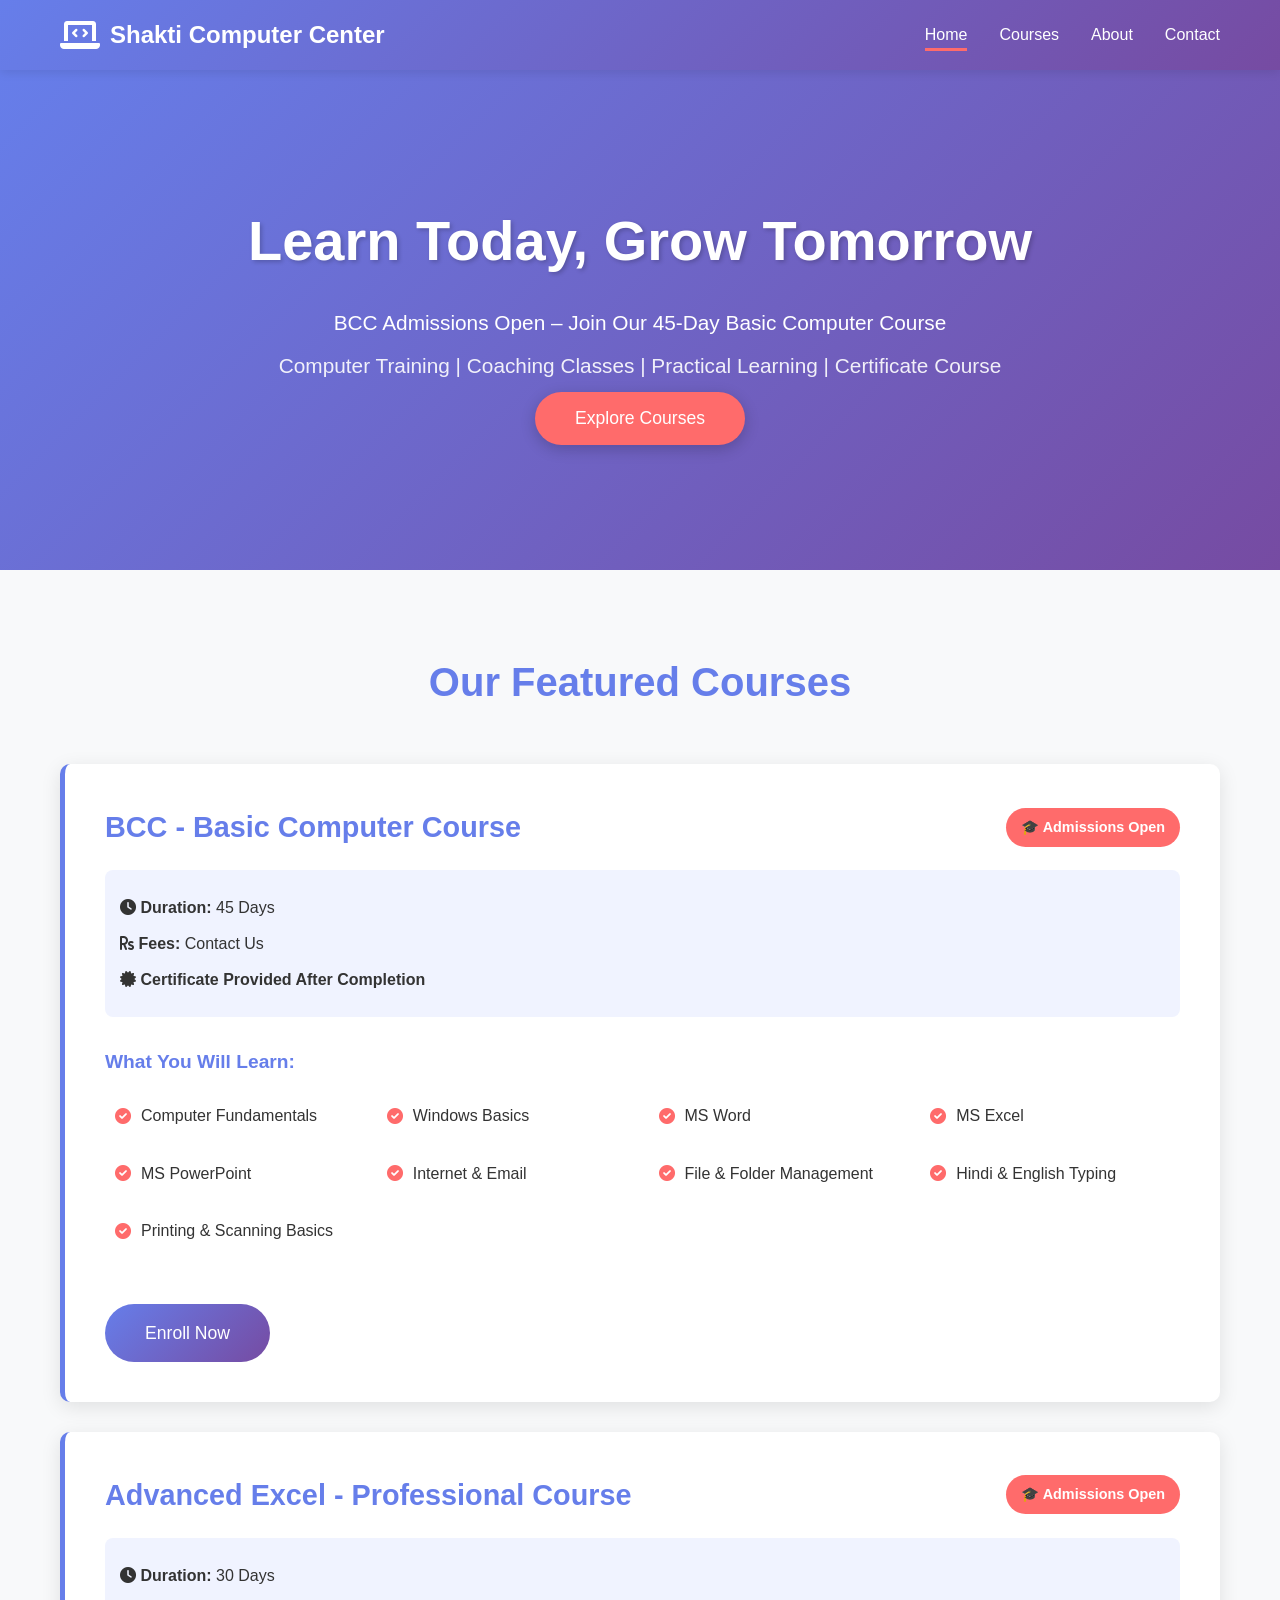
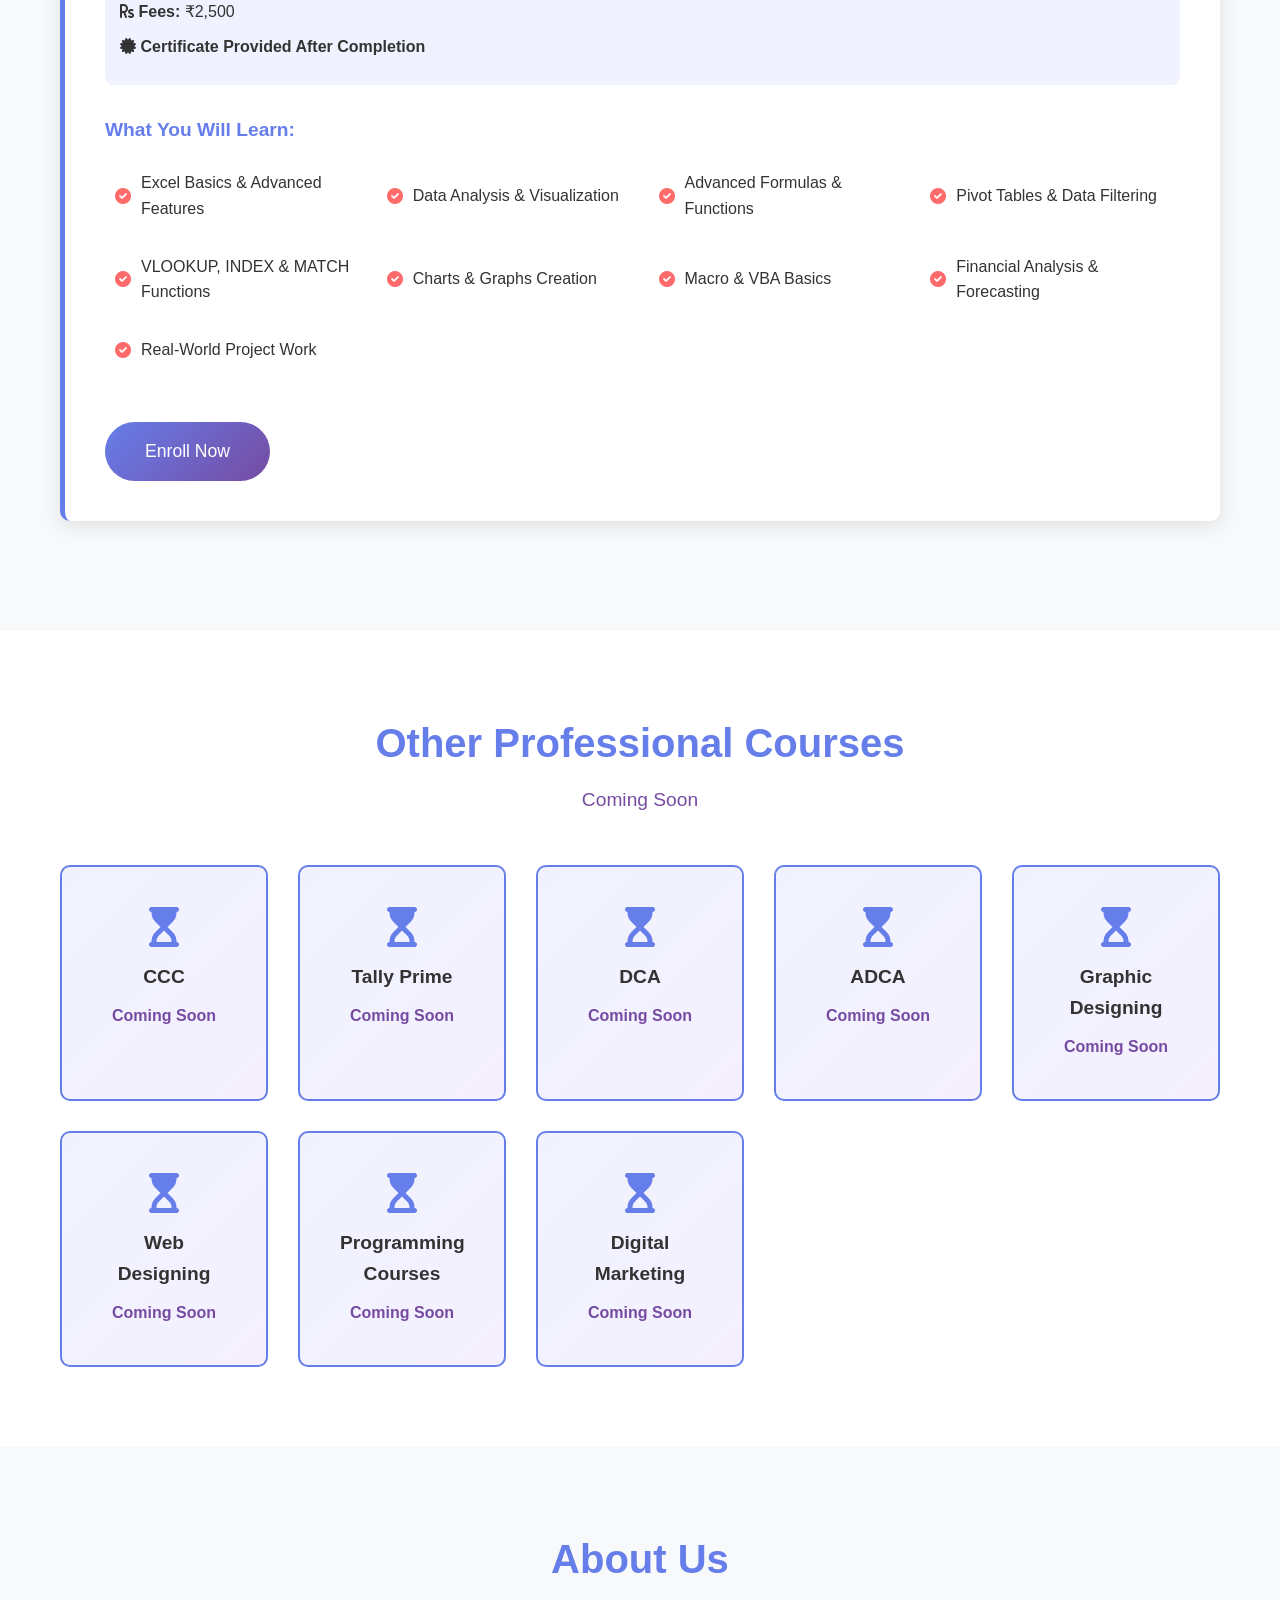
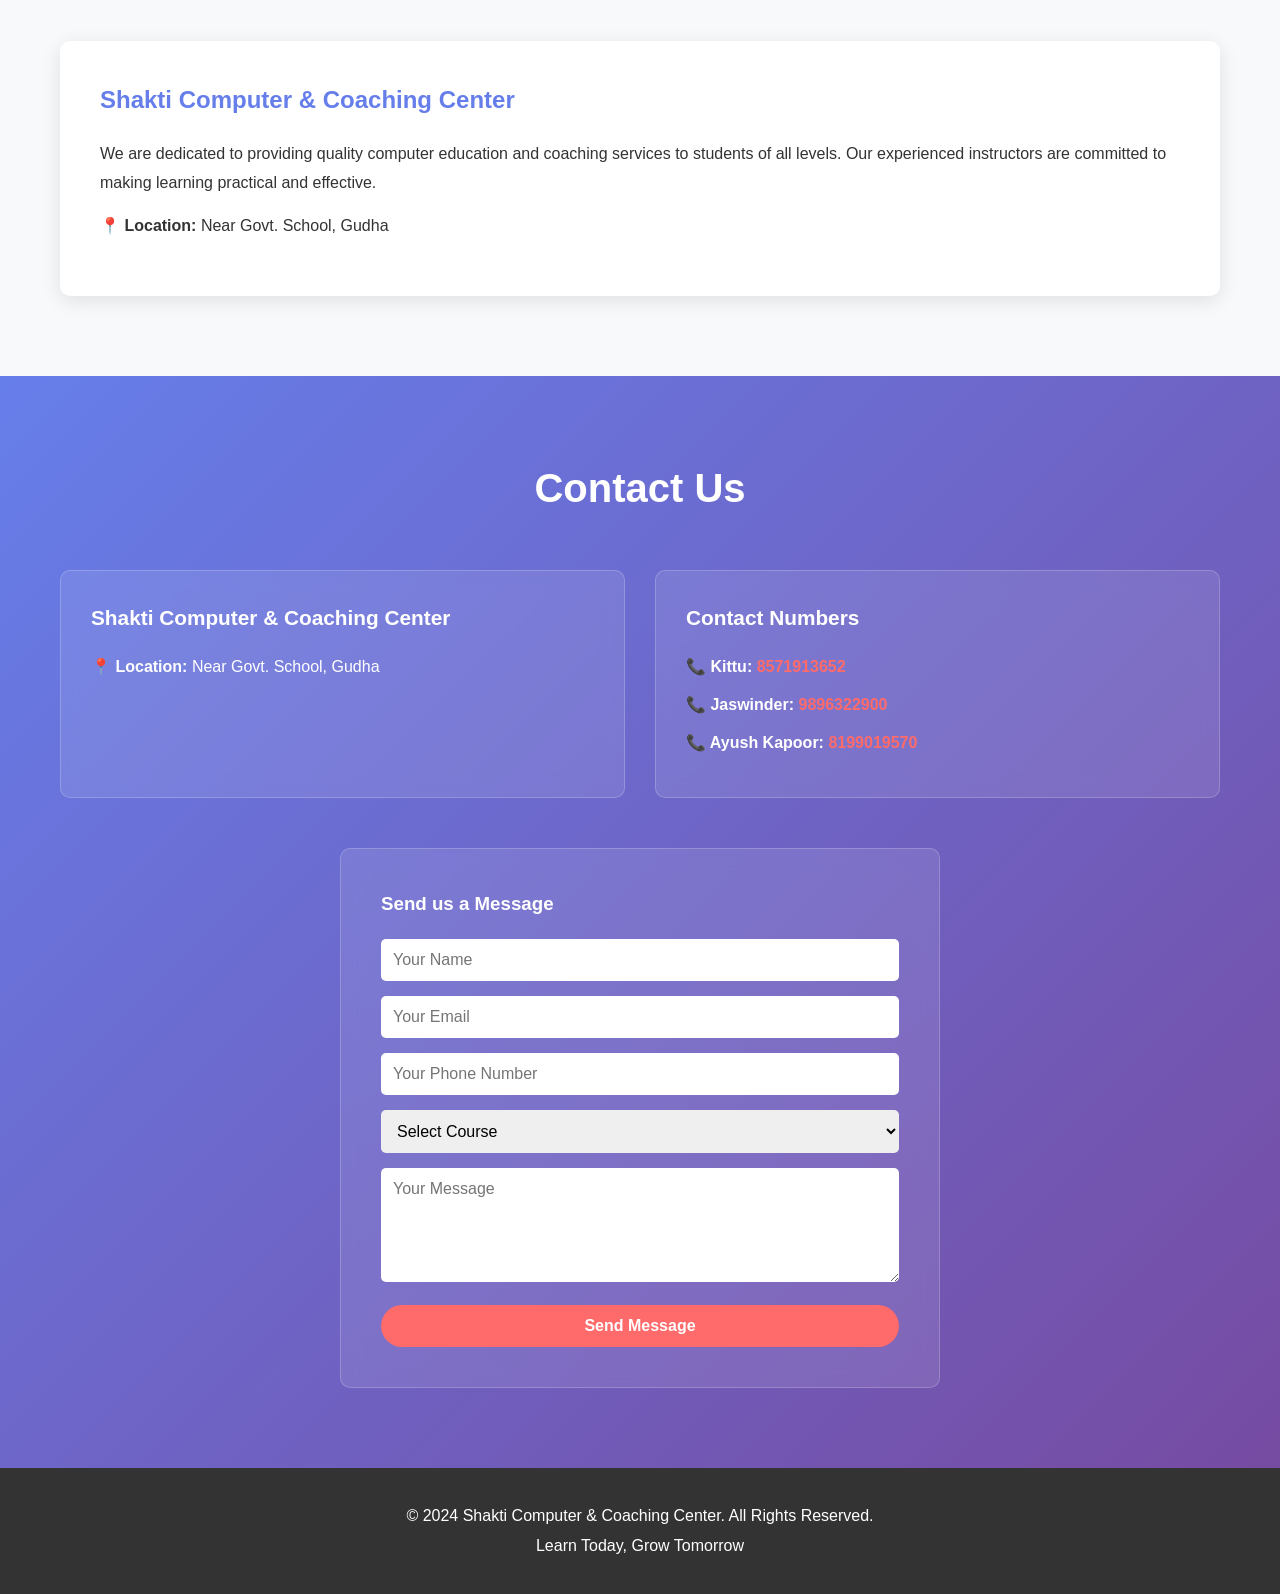
==== index.html @ d522609c "Add Advanced Excel course (30 Days, ₹2,500) - Active now" ====
<!DOCTYPE html>
<html lang="en">
<head>
    <meta charset="UTF-8">
    <meta name="viewport" content="width=device-width, initial-scale=1.0">
    <title>Shakti Computer & Coaching Center | BCC Course</title>
    <link rel="stylesheet" href="styles.css">
    <link rel="stylesheet" href="https://cdnjs.cloudflare.com/ajax/libs/font-awesome/6.0.0/css/all.min.css">
</head>
<body>
    <!-- Navigation Bar -->
    <nav class="navbar">
        <div class="container">
            <div class="logo">
                <i class="fas fa-laptop-code"></i>
                <span>Shakti Computer Center</span>
            </div>
            <ul class="nav-links">
                <li><a href="#home">Home</a></li>
                <li><a href="#courses">Courses</a></li>
                <li><a href="#about">About</a></li>
                <li><a href="#contact">Contact</a></li>
            </ul>
        </div>
    </nav>

    <!-- Hero Section -->
    <section id="home" class="hero">
        <div class="hero-content">
            <h1>Learn Today, Grow Tomorrow</h1>
            <p>BCC Admissions Open – Join Our 45-Day Basic Computer Course</p>
            <p class="tagline">Computer Training | Coaching Classes | Practical Learning | Certificate Course</p>
            <a href="#courses" class="cta-button">Explore Courses</a>
        </div>
    </section>

    <!-- Courses Section -->
    <section id="courses" class="courses">
        <div class="container">
            <h2>Our Featured Courses</h2>
            
            <!-- BCC Course Card -->
            <div class="course-card featured">
                <div class="course-header">
                    <h3>BCC - Basic Computer Course</h3>
                    <span class="badge">🎓 Admissions Open</span>
                </div>
                <div class="course-details">
                    <p class="duration"><i class="fas fa-clock"></i> <strong>Duration:</strong> 45 Days</p>
                    <p class="fees"><i class="fas fa-rupee-sign"></i> <strong>Fees:</strong> Contact Us</p>
                    <p class="certificate"><i class="fas fa-certificate"></i> <strong>Certificate Provided After Completion</strong></p>
                </div>
                <div class="course-content">
                    <h4>What You Will Learn:</h4>
                    <ul class="topics-list">
                        <li><i class="fas fa-check-circle"></i> Computer Fundamentals</li>
                        <li><i class="fas fa-check-circle"></i> Windows Basics</li>
                        <li><i class="fas fa-check-circle"></i> MS Word</li>
                        <li><i class="fas fa-check-circle"></i> MS Excel</li>
                        <li><i class="fas fa-check-circle"></i> MS PowerPoint</li>
                        <li><i class="fas fa-check-circle"></i> Internet & Email</li>
                        <li><i class="fas fa-check-circle"></i> File & Folder Management</li>
                        <li><i class="fas fa-check-circle"></i> Hindi & English Typing</li>
                        <li><i class="fas fa-check-circle"></i> Printing & Scanning Basics</li>
                    </ul>
                </div>
                <a href="#contact" class="enroll-button">Enroll Now</a>
            </div>

            <!-- Advanced Excel Course Card -->
            <div class="course-card featured">
                <div class="course-header">
                    <h3>Advanced Excel - Professional Course</h3>
                    <span class="badge">🎓 Admissions Open</span>
                </div>
                <div class="course-details">
                    <p class="duration"><i class="fas fa-clock"></i> <strong>Duration:</strong> 30 Days</p>
                    <p class="fees"><i class="fas fa-rupee-sign"></i> <strong>Fees:</strong> ₹2,500</p>
                    <p class="certificate"><i class="fas fa-certificate"></i> <strong>Certificate Provided After Completion</strong></p>
                </div>
                <div class="course-content">
                    <h4>What You Will Learn:</h4>
                    <ul class="topics-list">
                        <li><i class="fas fa-check-circle"></i> Excel Basics & Advanced Features</li>
                        <li><i class="fas fa-check-circle"></i> Data Analysis & Visualization</li>
                        <li><i class="fas fa-check-circle"></i> Advanced Formulas & Functions</li>
                        <li><i class="fas fa-check-circle"></i> Pivot Tables & Data Filtering</li>
                        <li><i class="fas fa-check-circle"></i> VLOOKUP, INDEX & MATCH Functions</li>
                        <li><i class="fas fa-check-circle"></i> Charts & Graphs Creation</li>
                        <li><i class="fas fa-check-circle"></i> Macro & VBA Basics</li>
                        <li><i class="fas fa-check-circle"></i> Financial Analysis & Forecasting</li>
                        <li><i class="fas fa-check-circle"></i> Real-World Project Work</li>
                    </ul>
                </div>
                <a href="#contact" class="enroll-button">Enroll Now</a>
            </div>
        </div>
    </section>

    <!-- Coming Soon Courses Section -->
    <section class="coming-soon">
        <div class="container">
            <h2>Other Professional Courses</h2>
            <p class="subtitle">Coming Soon</p>
            <div class="coming-soon-grid">
                <div class="coming-card">
                    <i class="fas fa-hourglass-start"></i>
                    <h4>CCC</h4>
                    <p>Coming Soon</p>
                </div>
                <div class="coming-card">
                    <i class="fas fa-hourglass-start"></i>
                    <h4>Tally Prime</h4>
                    <p>Coming Soon</p>
                </div>
                <div class="coming-card">
                    <i class="fas fa-hourglass-start"></i>
                    <h4>DCA</h4>
                    <p>Coming Soon</p>
                </div>
                <div class="coming-card">
                    <i class="fas fa-hourglass-start"></i>
                    <h4>ADCA</h4>
                    <p>Coming Soon</p>
                </div>
                <div class="coming-card">
                    <i class="fas fa-hourglass-start"></i>
                    <h4>Graphic Designing</h4>
                    <p>Coming Soon</p>
                </div>
                <div class="coming-card">
                    <i class="fas fa-hourglass-start"></i>
                    <h4>Web Designing</h4>
                    <p>Coming Soon</p>
                </div>
                <div class="coming-card">
                    <i class="fas fa-hourglass-start"></i>
                    <h4>Programming Courses</h4>
                    <p>Coming Soon</p>
                </div>
                <div class="coming-card">
                    <i class="fas fa-hourglass-start"></i>
                    <h4>Digital Marketing</h4>
                    <p>Coming Soon</p>
                </div>
            </div>
        </div>
    </section>

    <!-- About Section -->
    <section id="about" class="about">
        <div class="container">
            <h2>About Us</h2>
            <div class="about-content">
                <div class="about-text">
                    <h3>Shakti Computer & Coaching Center</h3>
                    <p>We are dedicated to providing quality computer education and coaching services to students of all levels. Our experienced instructors are committed to making learning practical and effective.</p>
                    <p><strong>📍 Location:</strong> Near Govt. School, Gudha</p>
                </div>
            </div>
        </div>
    </section>

    <!-- Contact Section -->
    <section id="contact" class="contact">
        <div class="container">
            <h2>Contact Us</h2>
            <div class="contact-info">
                <div class="contact-card">
                    <h3>Shakti Computer & Coaching Center</h3>
                    <p><strong>📍 Location:</strong> Near Govt. School, Gudha</p>
                </div>
                <div class="contact-card">
                    <h3>Contact Numbers</h3>
                    <p><strong>📞 Kittu:</strong> <a href="tel:8571913652">8571913652</a></p>
                    <p><strong>📞 Jaswinder:</strong> <a href="tel:9896322900">9896322900</a></p>
                    <p><strong>📞 Ayush Kapoor:</strong> <a href="tel:8199019570">8199019570</a></p>
                </div>
            </div>
            <div class="contact-form">
                <h3>Send us a Message</h3>
                <form id="contactForm">
                    <input type="text" placeholder="Your Name" required>
                    <input type="email" placeholder="Your Email" required>
                    <input type="tel" placeholder="Your Phone Number">
                    <select id="courseSelect" required style="width: 100%; padding: 12px; margin-bottom: 15px; border: none; border-radius: 5px; font-family: inherit; font-size: 1rem;">
                        <option value="">Select Course</option>
                        <option value="BCC - Basic Computer Course">BCC - Basic Computer Course (45 Days)</option>
                        <option value="Advanced Excel - Professional Course">Advanced Excel - Professional Course (30 Days - ₹2,500)</option>
                    </select>
                    <textarea placeholder="Your Message" rows="5" required></textarea>
                    <button type="submit" class="submit-button">Send Message</button>
                </form>
            </div>
        </div>
    </section>

    <!-- Footer -->
    <footer class="footer">
        <div class="container">
            <p>&copy; 2024 Shakti Computer & Coaching Center. All Rights Reserved.</p>
            <p>Learn Today, Grow Tomorrow</p>
        </div>
    </footer>

    <script src="script.js"></script>
</body>
</html>
---- styles.css ----
* {
    margin: 0;
    padding: 0;
    box-sizing: border-box;
}

body {
    font-family: 'Segoe UI', Tahoma, Geneva, Verdana, sans-serif;
    line-height: 1.6;
    color: #333;
}

.container {
    max-width: 1200px;
    margin: 0 auto;
    padding: 0 20px;
}

/* Navigation Bar */
.navbar {
    background: linear-gradient(135deg, #667eea 0%, #764ba2 100%);
    color: white;
    padding: 1rem 0;
    position: sticky;
    top: 0;
    z-index: 1000;
    box-shadow: 0 2px 10px rgba(0,0,0,0.1);
}

.navbar .container {
    display: flex;
    justify-content: space-between;
    align-items: center;
}

.logo {
    font-size: 1.5rem;
    font-weight: bold;
    display: flex;
    align-items: center;
    gap: 10px;
}

.logo i {
    font-size: 2rem;
}

.nav-links {
    display: flex;
    list-style: none;
    gap: 2rem;
}

.nav-links a {
    color: white;
    text-decoration: none;
    transition: opacity 0.3s;
    font-weight: 500;
}

.nav-links a:hover {
    opacity: 0.8;
}

/* Hero Section */
.hero {
    background: linear-gradient(135deg, #667eea 0%, #764ba2 100%);
    color: white;
    padding: 100px 20px;
    text-align: center;
    min-height: 500px;
    display: flex;
    align-items: center;
    justify-content: center;
}

.hero-content h1 {
    font-size: 3.5rem;
    margin-bottom: 20px;
    text-shadow: 2px 2px 4px rgba(0,0,0,0.2);
}

.hero-content p {
    font-size: 1.3rem;
    margin-bottom: 10px;
}

.tagline {
    font-size: 1.1rem;
    opacity: 0.9;
    margin-bottom: 30px;
}

.cta-button {
    background: #ff6b6b;
    color: white;
    padding: 12px 40px;
    border: none;
    border-radius: 50px;
    font-size: 1.1rem;
    cursor: pointer;
    text-decoration: none;
    display: inline-block;
    transition: transform 0.3s, box-shadow 0.3s;
    box-shadow: 0 4px 15px rgba(0,0,0,0.2);
}

.cta-button:hover {
    transform: translateY(-3px);
    box-shadow: 0 6px 20px rgba(0,0,0,0.3);
}

/* Courses Section */
.courses {
    padding: 80px 20px;
    background-color: #f8f9fa;
}

.courses h2 {
    text-align: center;
    font-size: 2.5rem;
    margin-bottom: 50px;
    color: #667eea;
}

.course-card {
    background: white;
    border-radius: 10px;
    box-shadow: 0 5px 20px rgba(0,0,0,0.1);
    padding: 40px;
    margin-bottom: 30px;
    transition: transform 0.3s, box-shadow 0.3s;
}

.course-card:hover {
    transform: translateY(-5px);
    box-shadow: 0 10px 30px rgba(0,0,0,0.15);
}

.course-card.featured {
    border-left: 5px solid #667eea;
}

.course-header {
    display: flex;
    justify-content: space-between;
    align-items: center;
    margin-bottom: 20px;
    flex-wrap: wrap;
    gap: 15px;
}

.course-header h3 {
    color: #667eea;
    font-size: 1.8rem;
}

.badge {
    background: #ff6b6b;
    color: white;
    padding: 8px 15px;
    border-radius: 20px;
    font-size: 0.9rem;
    font-weight: bold;
}

.course-details {
    margin: 20px 0;
    padding: 15px;
    background: #f0f3ff;
    border-radius: 8px;
}

.course-details p {
    margin: 10px 0;
    font-weight: 500;
    color: #333;
}

.course-content {
    margin: 30px 0;
}

.course-content h4 {
    color: #667eea;
    margin-bottom: 15px;
    font-size: 1.2rem;
}

.topics-list {
    list-style: none;
    display: grid;
    grid-template-columns: repeat(auto-fit, minmax(250px, 1fr));
    gap: 12px;
}

.topics-list li {
    padding: 10px;
    display: flex;
    align-items: center;
    gap: 10px;
}

.topics-list i {
    color: #ff6b6b;
}

.enroll-button {
    background: linear-gradient(135deg, #667eea 0%, #764ba2 100%);
    color: white;
    padding: 15px 40px;
    border: none;
    border-radius: 50px;
    font-size: 1.1rem;
    cursor: pointer;
    text-decoration: none;
    display: inline-block;
    transition: transform 0.3s, box-shadow 0.3s;
    margin-top: 20px;
}

.enroll-button:hover {
    transform: translateY(-3px);
    box-shadow: 0 6px 20px rgba(102, 126, 234, 0.4);
}

/* Coming Soon Section */
.coming-soon {
    padding: 80px 20px;
    background-color: white;
}

.coming-soon h2 {
    text-align: center;
    font-size: 2.5rem;
    margin-bottom: 10px;
    color: #667eea;
}

.subtitle {
    text-align: center;
    font-size: 1.2rem;
    color: #764ba2;
    margin-bottom: 50px;
}

.coming-soon-grid {
    display: grid;
    grid-template-columns: repeat(auto-fit, minmax(200px, 1fr));
    gap: 30px;
}

.coming-card {
    background: linear-gradient(135deg, #f0f3ff 0%, #f5f0ff 100%);
    padding: 40px;
    border-radius: 10px;
    text-align: center;
    transition: transform 0.3s, box-shadow 0.3s;
    border: 2px solid #667eea;
}

.coming-card:hover {
    transform: translateY(-5px);
    box-shadow: 0 10px 30px rgba(102, 126, 234, 0.2);
}

.coming-card i {
    font-size: 2.5rem;
    color: #667eea;
    margin-bottom: 15px;
}

.coming-card h4 {
    color: #333;
    margin-bottom: 10px;
    font-size: 1.2rem;
}

.coming-card p {
    color: #764ba2;
    font-weight: bold;
}

/* About Section */
.about {
    padding: 80px 20px;
    background-color: #f8f9fa;
}

.about h2 {
    text-align: center;
    font-size: 2.5rem;
    margin-bottom: 50px;
    color: #667eea;
}

.about-content {
    display: grid;
    grid-template-columns: repeat(auto-fit, minmax(300px, 1fr));
    gap: 30px;
}

.about-text {
    background: white;
    padding: 40px;
    border-radius: 10px;
    box-shadow: 0 5px 20px rgba(0,0,0,0.1);
}

.about-text h3 {
    color: #667eea;
    margin-bottom: 20px;
    font-size: 1.5rem;
}

.about-text p {
    margin-bottom: 15px;
    line-height: 1.8;
}

/* Contact Section */
.contact {
    padding: 80px 20px;
    background: linear-gradient(135deg, #667eea 0%, #764ba2 100%);
    color: white;
}

.contact h2 {
    text-align: center;
    font-size: 2.5rem;
    margin-bottom: 50px;
}

.contact-info {
    display: grid;
    grid-template-columns: repeat(auto-fit, minmax(300px, 1fr));
    gap: 30px;
    margin-bottom: 50px;
}

.contact-card {
    background: rgba(255,255,255,0.1);
    padding: 30px;
    border-radius: 10px;
    backdrop-filter: blur(10px);
    border: 1px solid rgba(255,255,255,0.2);
}

.contact-card h3 {
    margin-bottom: 20px;
    font-size: 1.3rem;
}

.contact-card p {
    margin-bottom: 12px;
}

.contact-card a {
    color: #ff6b6b;
    text-decoration: none;
    font-weight: bold;
}

.contact-card a:hover {
    text-decoration: underline;
}

.contact-form {
    background: rgba(255,255,255,0.1);
    padding: 40px;
    border-radius: 10px;
    backdrop-filter: blur(10px);
    border: 1px solid rgba(255,255,255,0.2);
    max-width: 600px;
    margin: 0 auto;
}

.contact-form h3 {
    margin-bottom: 20px;
}

.contact-form input,
.contact-form textarea {
    width: 100%;
    padding: 12px;
    margin-bottom: 15px;
    border: none;
    border-radius: 5px;
    font-family: inherit;
    font-size: 1rem;
}

.contact-form input:focus,
.contact-form textarea:focus {
    outline: none;
    box-shadow: 0 0 10px rgba(255,255,255,0.3);
}

.submit-button {
    background: #ff6b6b;
    color: white;
    padding: 12px 40px;
    border: none;
    border-radius: 50px;
    font-size: 1rem;
    cursor: pointer;
    font-weight: bold;
    width: 100%;
    transition: transform 0.3s, box-shadow 0.3s;
}

.submit-button:hover {
    transform: translateY(-2px);
    box-shadow: 0 6px 20px rgba(0,0,0,0.3);
}

/* Footer */
.footer {
    background: #333;
    color: white;
    text-align: center;
    padding: 30px 20px;
}

.footer p {
    margin: 5px 0;
}

/* Responsive Design */
@media (max-width: 768px) {
    .hero-content h1 {
        font-size: 2.2rem;
    }

    .hero-content p {
        font-size: 1rem;
    }

    .nav-links {
        gap: 1rem;
        font-size: 0.9rem;
    }

    .course-card {
        padding: 25px;
    }

    .topics-list {
        grid-template-columns: 1fr;
    }

    .coming-soon-grid {
        grid-template-columns: repeat(2, 1fr);
    }
}

@media (max-width: 480px) {
    .hero-content h1 {
        font-size: 1.8rem;
    }

    .courses h2,
    .coming-soon h2,
    .about h2,
    .contact h2 {
        font-size: 1.8rem;
    }

    .nav-links {
        gap: 0.5rem;
        font-size: 0.8rem;
    }

    .logo {
        font-size: 1rem;
    }

    .logo i {
        font-size: 1.5rem;
    }

    .coming-soon-grid {
        grid-template-columns: 1fr;
    }
}
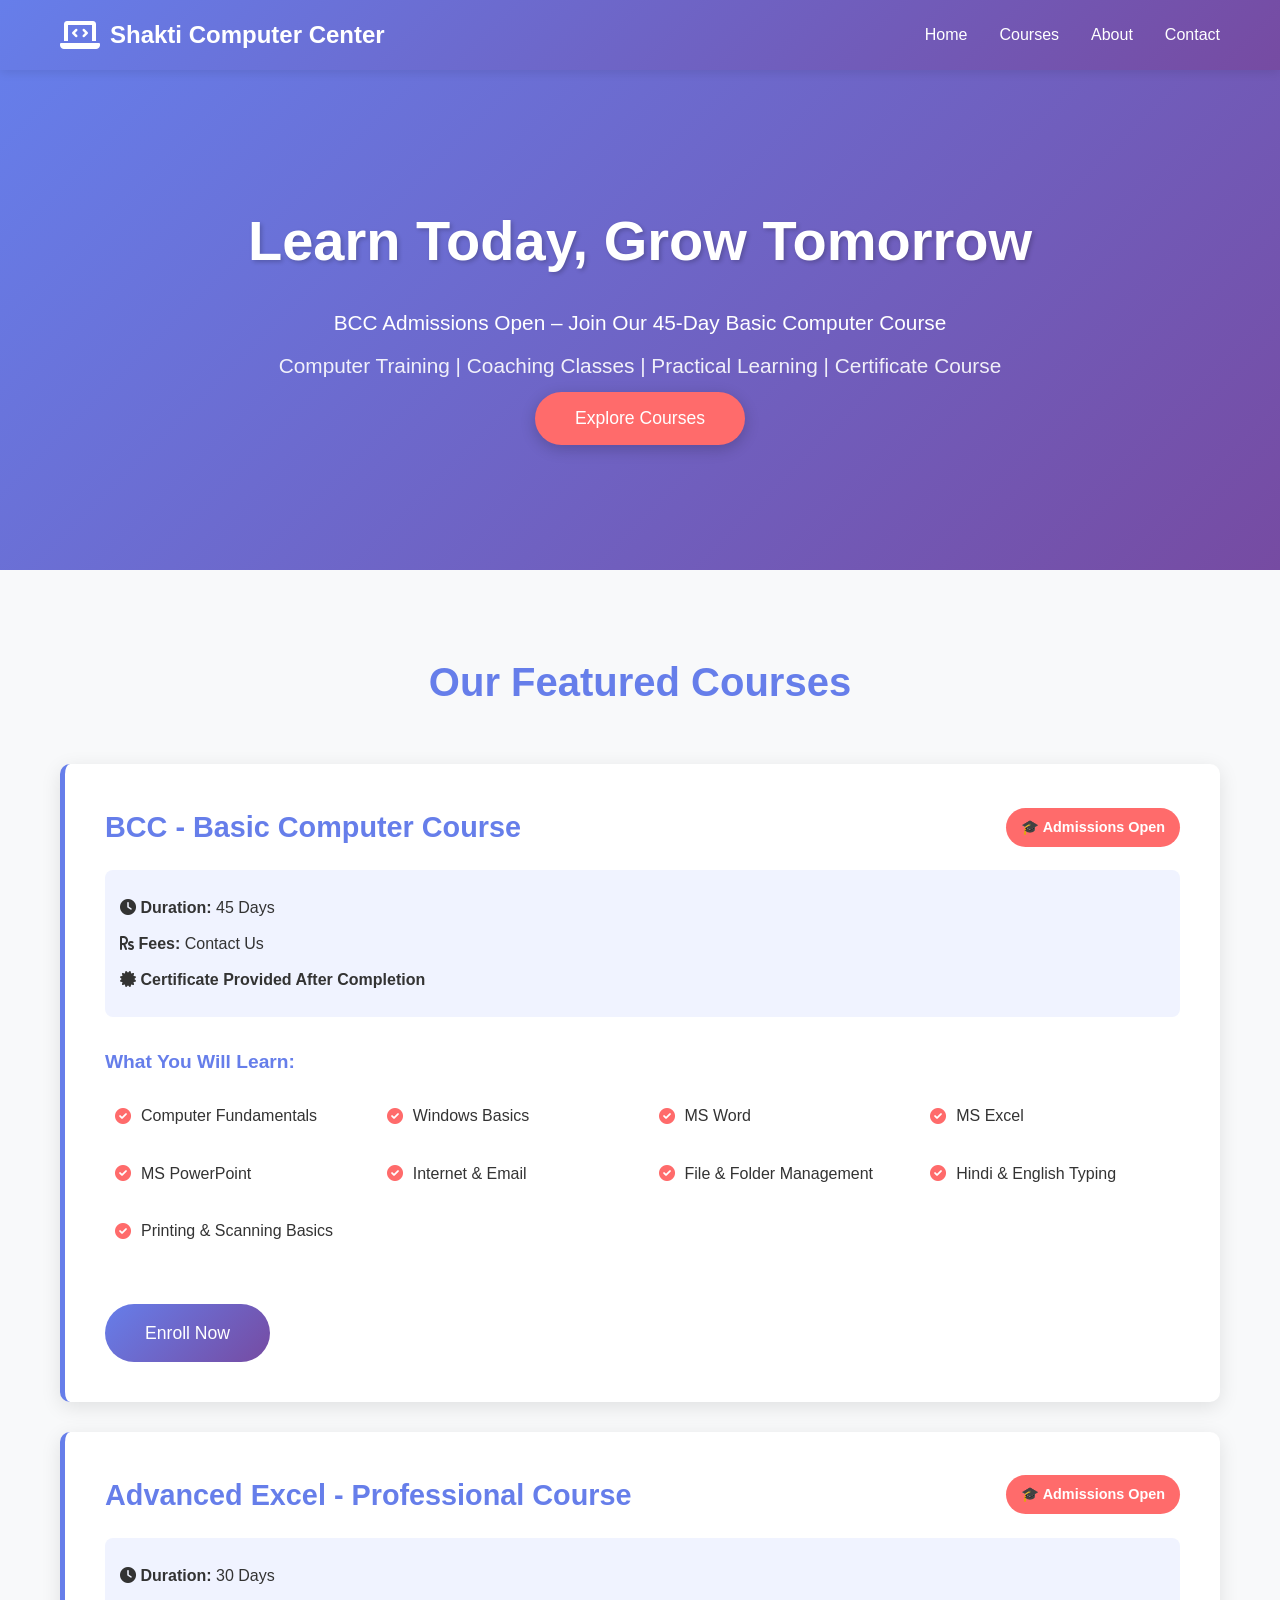
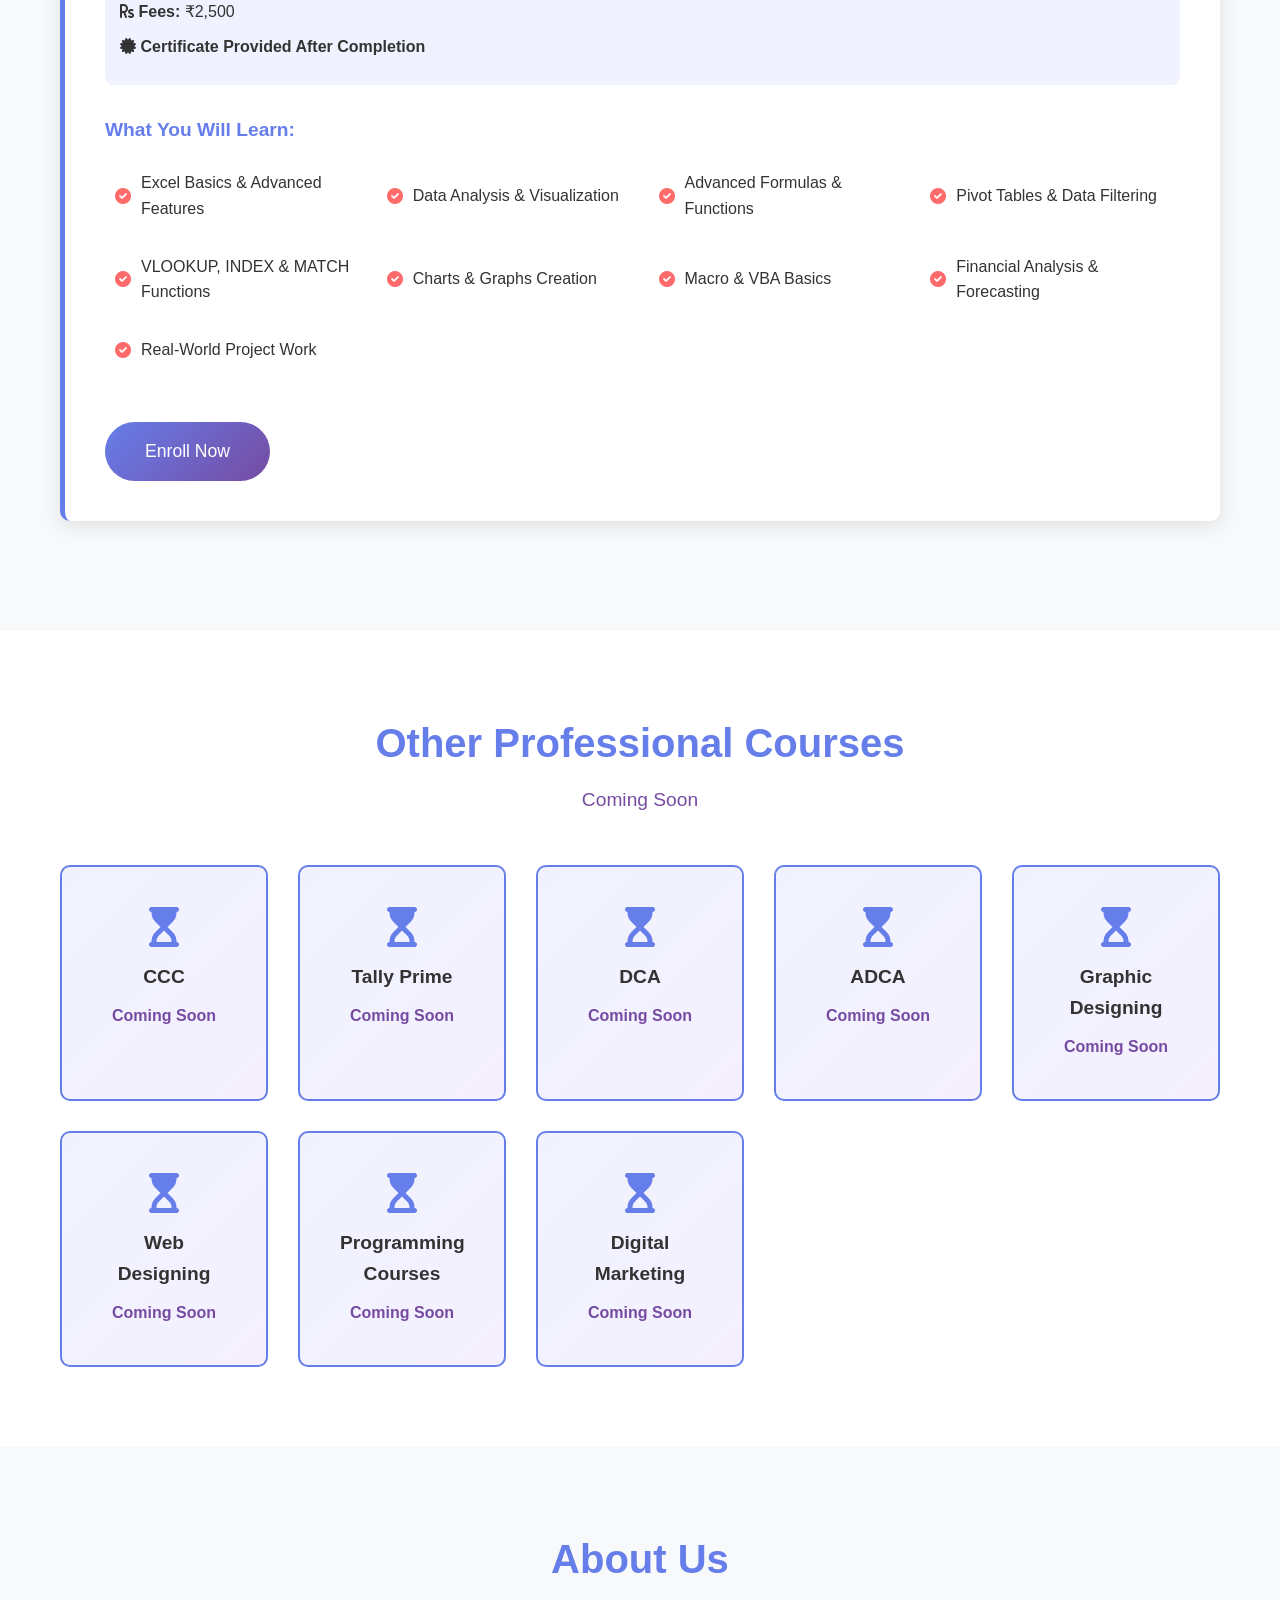
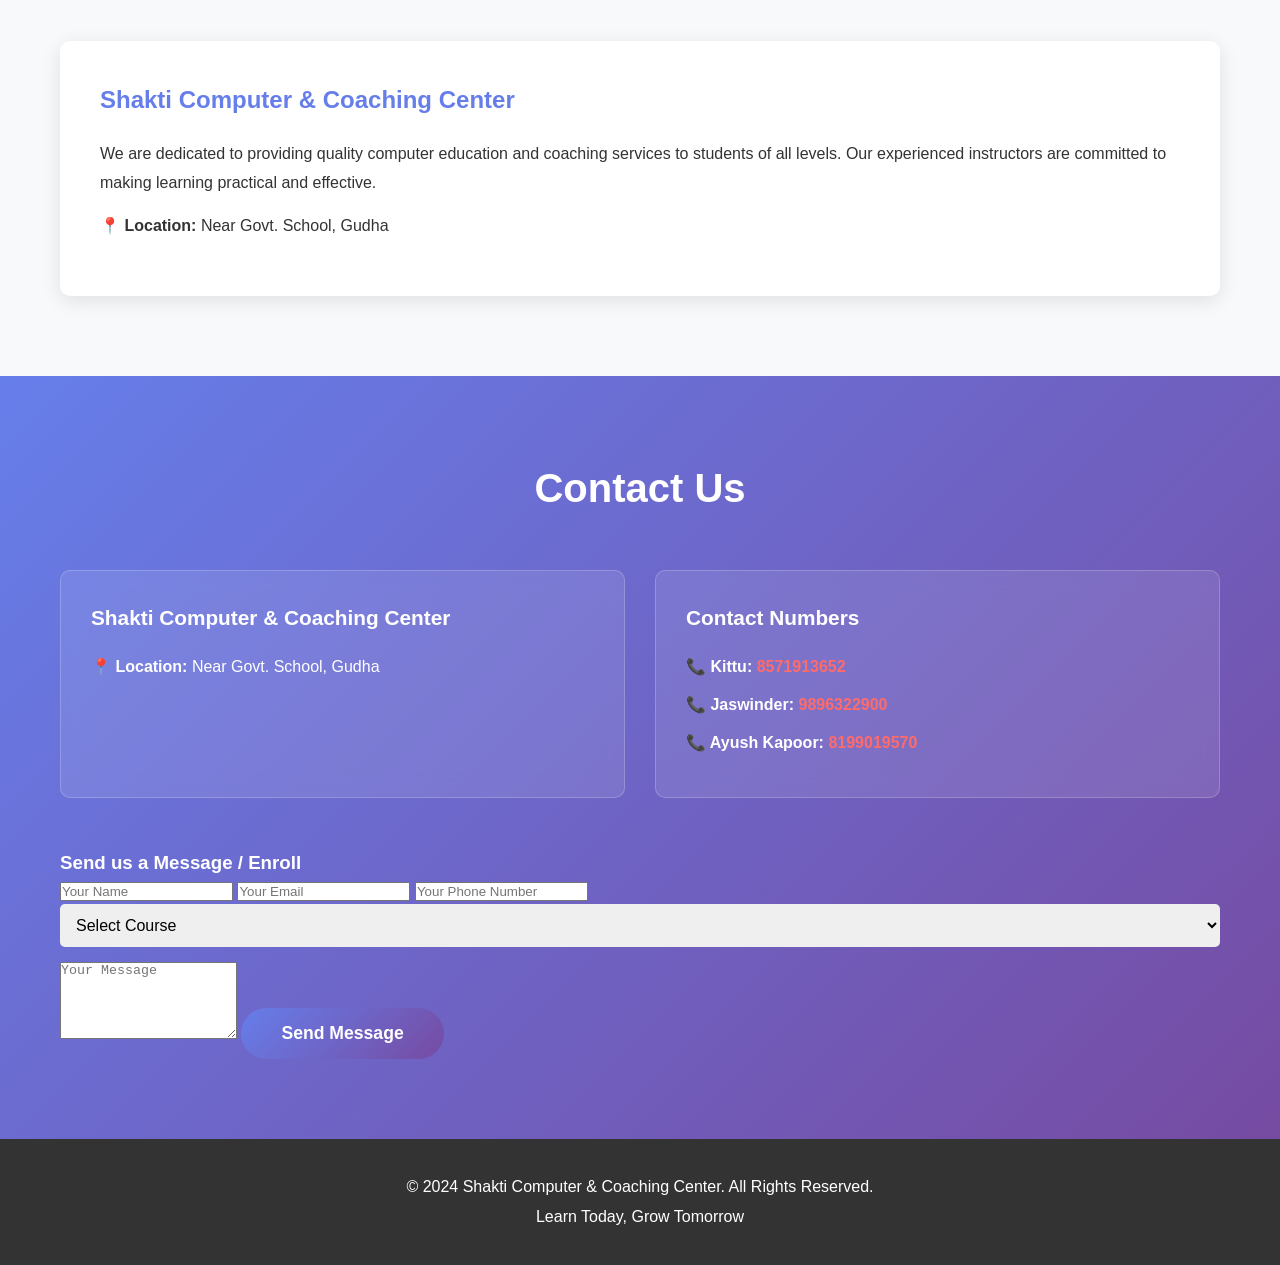
==== commit bf83bcb6: "Update contact form to use enrollmentForm and add IDs for inputs + success message" ====
--- a/index.html
+++ b/index.html
@@ -178,19 +178,23 @@
                 </div>
             </div>
             <div class="contact-form">
-                <h3>Send us a Message</h3>
-                <form id="contactForm">
-                    <input type="text" placeholder="Your Name" required>
-                    <input type="email" placeholder="Your Email" required>
-                    <input type="tel" placeholder="Your Phone Number">
+                <h3>Send us a Message / Enroll</h3>
+                <form id="enrollmentForm">
+                    <input id="studentName" type="text" placeholder="Your Name" required>
+                    <input id="studentEmail" type="email" placeholder="Your Email" required>
+                    <input id="studentPhone" type="tel" placeholder="Your Phone Number">
                     <select id="courseSelect" required style="width: 100%; padding: 12px; margin-bottom: 15px; border: none; border-radius: 5px; font-family: inherit; font-size: 1rem;">
                         <option value="">Select Course</option>
                         <option value="BCC - Basic Computer Course">BCC - Basic Computer Course (45 Days)</option>
                         <option value="Advanced Excel - Professional Course">Advanced Excel - Professional Course (30 Days - ₹2,500)</option>
                     </select>
-                    <textarea placeholder="Your Message" rows="5" required></textarea>
+                    <textarea id="studentMessage" placeholder="Your Message" rows="5" required></textarea>
                     <button type="submit" class="submit-button">Send Message</button>
                 </form>
+
+                <div id="enrollmentMessage" style="display:none; margin-top:20px; padding:15px; background:#efebe9; color:#3e2723; border-radius:8px; text-align:center;">
+                    धन्यवाद! आपका संदेश प्राप्त हो गया है। हम ��ल्द ही संपर्क करेंगे।
+                </div>
             </div>
         </div>
     </section>
--- a/styles.css
+++ b/styles.css
@@ -49,6 +49,7 @@
     display: flex;
     list-style: none;
     gap: 2rem;
+    align-items: center;
 }
 
 .nav-links a {
@@ -60,6 +61,258 @@
 
 .nav-links a:hover {
     opacity: 0.8;
+}
+
+/* Modal Styles */
+.modal {
+    position: fixed;
+    z-index: 2000;
+    left: 0;
+    top: 0;
+    width: 100%;
+    height: 100%;
+    background-color: rgba(0, 0, 0, 0.6);
+    display: flex;
+    justify-content: center;
+    align-items: center;
+    animation: fadeIn 0.3s ease;
+}
+
+@keyframes fadeIn {
+    from { opacity: 0; }
+    to { opacity: 1; }
+}
+
+.modal-content {
+    background-color: white;
+    padding: 40px;
+    border-radius: 15px;
+    box-shadow: 0 10px 40px rgba(0,0,0,0.3);
+    max-width: 400px;
+    width: 90%;
+    animation: slideDown 0.3s ease;
+}
+
+@keyframes slideDown {
+    from {
+        transform: translateY(-50px);
+        opacity: 0;
+    }
+    to {
+        transform: translateY(0);
+        opacity: 1;
+    }
+}
+
+.modal-content h2 {
+    color: #667eea;
+    margin-bottom: 25px;
+    text-align: center;
+}
+
+.modal-content form {
+    display: flex;
+    flex-direction: column;
+    gap: 15px;
+}
+
+.modal-content input {
+    padding: 12px;
+    border: 2px solid #e0e0e0;
+    border-radius: 8px;
+    font-size: 1rem;
+    transition: border-color 0.3s;
+}
+
+.modal-content input:focus {
+    outline: none;
+    border-color: #667eea;
+}
+
+.close {
+    color: #aaa;
+    float: right;
+    font-size: 28px;
+    font-weight: bold;
+    cursor: pointer;
+    transition: color 0.3s;
+}
+
+.close:hover {
+    color: #000;
+}
+
+/* Dashboard Styles */
+.dashboard-content {
+    background-color: white;
+    padding: 0;
+    border-radius: 15px;
+    box-shadow: 0 10px 40px rgba(0,0,0,0.3);
+    max-width: 1000px;
+    width: 95%;
+    animation: slideDown 0.3s ease;
+    max-height: 90vh;
+    overflow-y: auto;
+}
+
+.dashboard-header {
+    display: flex;
+    justify-content: space-between;
+    align-items: center;
+    padding: 30px;
+    background: linear-gradient(135deg, #667eea 0%, #764ba2 100%);
+    color: white;
+    border-radius: 15px 15px 0 0;
+}
+
+.dashboard-header h2 {
+    margin: 0;
+}
+
+.logout-btn {
+    background: #ff6b6b;
+    color: white;
+    border: none;
+    padding: 10px 20px;
+    border-radius: 25px;
+    cursor: pointer;
+    font-weight: bold;
+    transition: transform 0.3s, box-shadow 0.3s;
+}
+
+.logout-btn:hover {
+    transform: translateY(-2px);
+    box-shadow: 0 5px 15px rgba(0,0,0,0.2);
+}
+
+.dashboard-tabs {
+    display: flex;
+    border-bottom: 2px solid #e0e0e0;
+    background: #f8f9fa;
+}
+
+.tab-btn {
+    flex: 1;
+    padding: 15px;
+    border: none;
+    background: none;
+    cursor: pointer;
+    font-size: 1rem;
+    font-weight: 500;
+    color: #666;
+    transition: all 0.3s;
+    border-bottom: 3px solid transparent;
+    margin-bottom: -2px;
+}
+
+.tab-btn.active {
+    color: #667eea;
+    border-bottom-color: #667eea;
+}
+
+.tab-btn:hover {
+    background: #e8e8e8;
+}
+
+.tab-content {
+    padding: 30px;
+    display: none;
+}
+
+.tab-content.active {
+    display: block;
+}
+
+.tab-content h3 {
+    color: #667eea;
+    margin-bottom: 20px;
+}
+
+.data-table {
+    width: 100%;
+    border-collapse: collapse;
+    margin-top: 15px;
+}
+
+.data-table th {
+    background: #f0f3ff;
+    padding: 12px;
+    text-align: left;
+    color: #667eea;
+    font-weight: 600;
+    border-bottom: 2px solid #667eea;
+}
+
+.data-table td {
+    padding: 12px;
+    border-bottom: 1px solid #e0e0e0;
+}
+
+.data-table tr:hover {
+    background: #f8f9fa;
+}
+
+.status-badge {
+    padding: 5px 12px;
+    border-radius: 20px;
+    font-size: 0.9rem;
+    font-weight: bold;
+}
+
+.status-badge.active {
+    background: #d4edda;
+    color: #155724;
+}
+
+.course-management {
+    display: grid;
+    grid-template-columns: repeat(auto-fit, minmax(300px, 1fr));
+    gap: 20px;
+    margin-top: 20px;
+}
+
+.course-item {
+    background: #f0f3ff;
+    padding: 20px;
+    border-radius: 10px;
+    border-left: 4px solid #667eea;
+}
+
+.course-item h4 {
+    color: #667eea;
+    margin-bottom: 10px;
+}
+
+.course-item p {
+    margin: 5px 0;
+    color: #666;
+}
+
+.analytics-grid {
+    display: grid;
+    grid-template-columns: repeat(auto-fit, minmax(200px, 1fr));
+    gap: 20px;
+    margin-top: 20px;
+}
+
+.stat-card {
+    background: linear-gradient(135deg, #667eea 0%, #764ba2 100%);
+    color: white;
+    padding: 25px;
+    border-radius: 10px;
+    text-align: center;
+    box-shadow: 0 5px 15px rgba(102, 126, 234, 0.3);
+}
+
+.stat-card h4 {
+    margin-bottom: 10px;
+    font-size: 0.95rem;
+    opacity: 0.9;
+}
+
+.stat-number {
+    font-size: 2rem;
+    font-weight: bold;
 }
 
 /* Hero Section */
@@ -224,6 +477,81 @@
     box-shadow: 0 6px 20px rgba(102, 126, 234, 0.4);
 }
 
+/* Enrollment Section */
+.enrollment-section {
+    padding: 80px 20px;
+    background: linear-gradient(135deg, #f0f3ff 0%, #f5f0ff 100%);
+}
+
+.enrollment-section h2 {
+    text-align: center;
+    font-size: 2.5rem;
+    margin-bottom: 40px;
+    color: #667eea;
+}
+
+.enrollment-form-container {
+    background: white;
+    padding: 40px;
+    border-radius: 10px;
+    box-shadow: 0 5px 20px rgba(0,0,0,0.1);
+    max-width: 700px;
+    margin: 0 auto;
+}
+
+.enrollment-form-container form {
+    display: flex;
+    flex-direction: column;
+    gap: 15px;
+}
+
+.form-row {
+    display: grid;
+    grid-template-columns: 1fr 1fr;
+    gap: 15px;
+}
+
+.enrollment-form-container input,
+.enrollment-form-container select,
+.enrollment-form-container textarea {
+    padding: 12px;
+    border: 2px solid #e0e0e0;
+    border-radius: 8px;
+    font-size: 1rem;
+    font-family: inherit;
+    transition: border-color 0.3s;
+}
+
+.enrollment-form-container input:focus,
+.enrollment-form-container select:focus,
+.enrollment-form-container textarea:focus {
+    outline: none;
+    border-color: #667eea;
+    box-shadow: 0 0 5px rgba(102, 126, 234, 0.2);
+}
+
+.enrollment-form-container textarea {
+    grid-column: 1 / -1;
+    resize: vertical;
+}
+
+.submit-button {
+    background: linear-gradient(135deg, #667eea 0%, #764ba2 100%);
+    color: white;
+    padding: 15px 40px;
+    border: none;
+    border-radius: 50px;
+    font-size: 1.1rem;
+    cursor: pointer;
+    font-weight: bold;
+    transition: transform 0.3s, box-shadow 0.3s;
+}
+
+.submit-button:hover {
+    transform: translateY(-2px);
+    box-shadow: 0 6px 20px rgba(102, 126, 234, 0.4);
+}
+
 /* Coming Soon Section */
 .coming-soon {
     padding: 80px 20px;
@@ -365,55 +693,6 @@
     text-decoration: underline;
 }
 
-.contact-form {
-    background: rgba(255,255,255,0.1);
-    padding: 40px;
-    border-radius: 10px;
-    backdrop-filter: blur(10px);
-    border: 1px solid rgba(255,255,255,0.2);
-    max-width: 600px;
-    margin: 0 auto;
-}
-
-.contact-form h3 {
-    margin-bottom: 20px;
-}
-
-.contact-form input,
-.contact-form textarea {
-    width: 100%;
-    padding: 12px;
-    margin-bottom: 15px;
-    border: none;
-    border-radius: 5px;
-    font-family: inherit;
-    font-size: 1rem;
-}
-
-.contact-form input:focus,
-.contact-form textarea:focus {
-    outline: none;
-    box-shadow: 0 0 10px rgba(255,255,255,0.3);
-}
-
-.submit-button {
-    background: #ff6b6b;
-    color: white;
-    padding: 12px 40px;
-    border: none;
-    border-radius: 50px;
-    font-size: 1rem;
-    cursor: pointer;
-    font-weight: bold;
-    width: 100%;
-    transition: transform 0.3s, box-shadow 0.3s;
-}
-
-.submit-button:hover {
-    transform: translateY(-2px);
-    box-shadow: 0 6px 20px rgba(0,0,0,0.3);
-}
-
 /* Footer */
 .footer {
     background: #333;
@@ -451,6 +730,19 @@
 
     .coming-soon-grid {
         grid-template-columns: repeat(2, 1fr);
+    }
+
+    .form-row {
+        grid-template-columns: 1fr;
+    }
+
+    .dashboard-tabs {
+        flex-wrap: wrap;
+    }
+
+    .tab-btn {
+        flex: 1 1 auto;
+        min-width: 120px;
     }
 }
 
@@ -482,4 +774,13 @@
     .coming-soon-grid {
         grid-template-columns: 1fr;
     }
-}+
+    .modal-content {
+        width: 95%;
+        padding: 20px;
+    }
+
+    .dashboard-content {
+        width: 98%;
+    }
+}
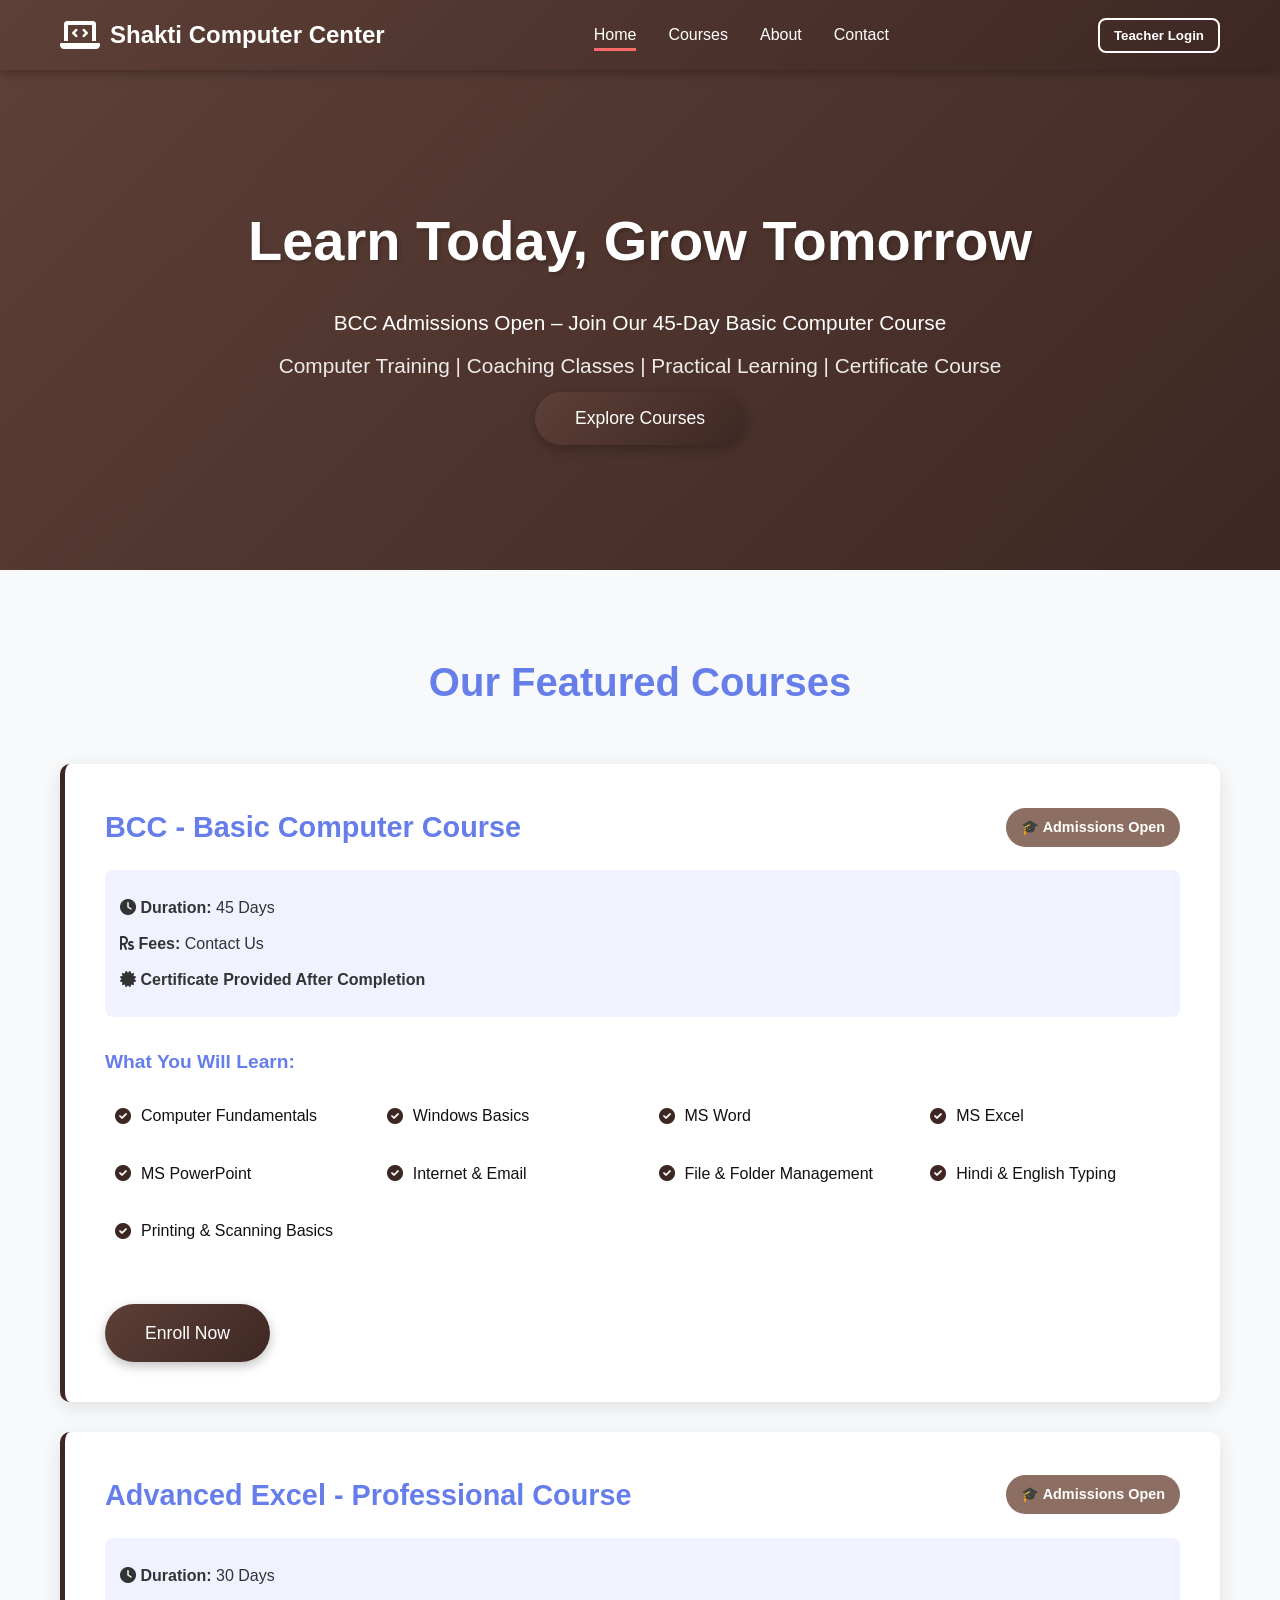
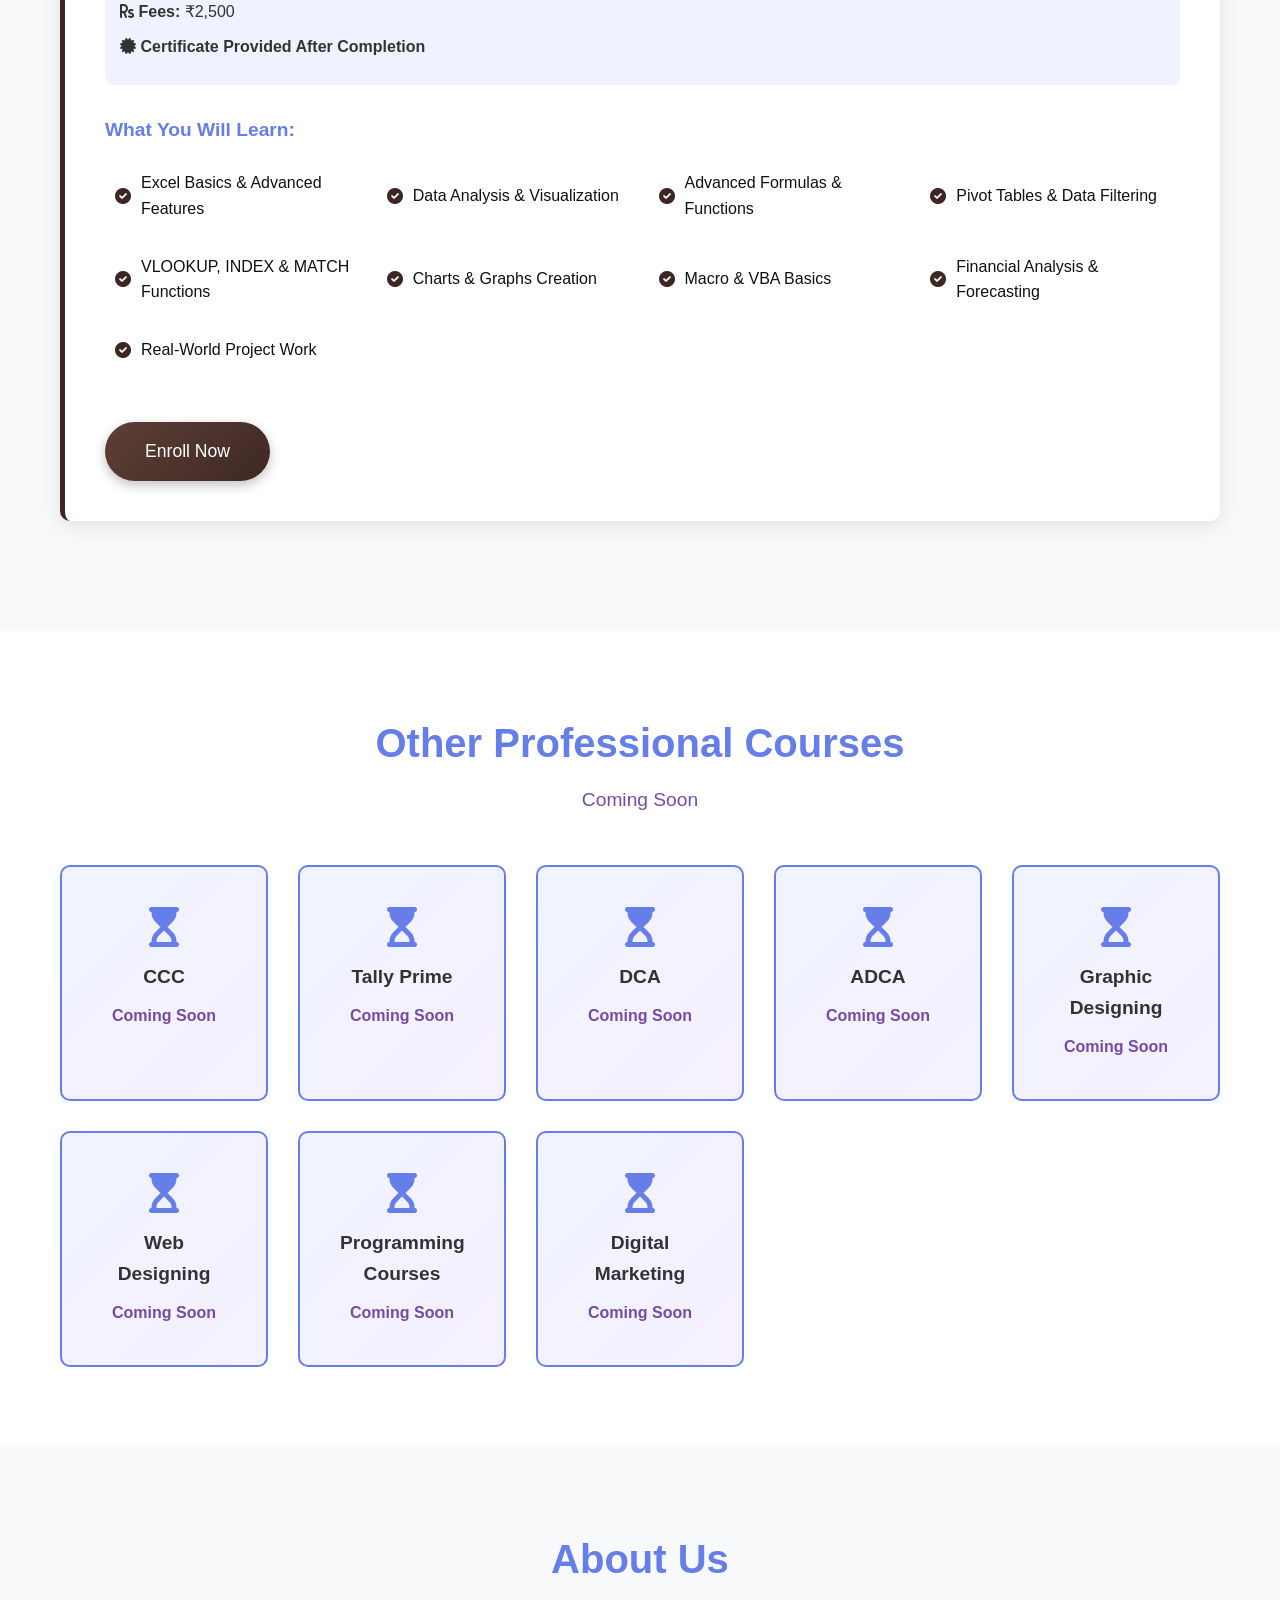
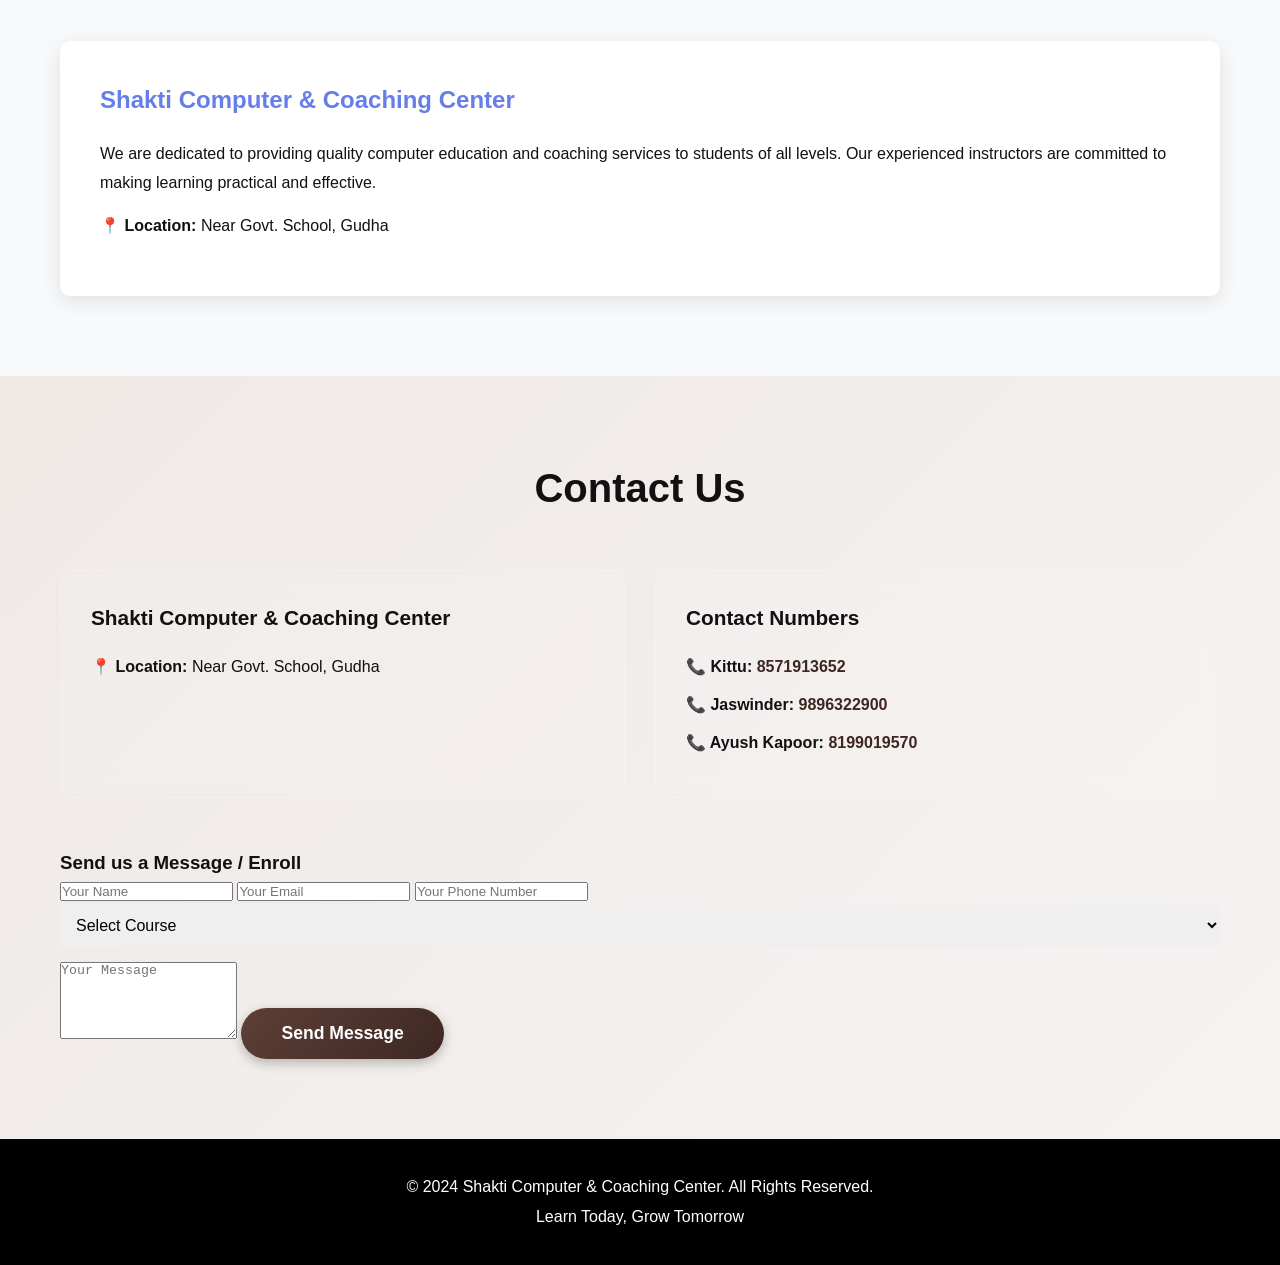
==== commit c009bba0: "Add teacher login modal + dashboard modal and teacherLoginBtn in navbar; ensure IDs for dashboard el" ====
--- a/index.html
+++ b/index.html
@@ -21,6 +21,9 @@
                 <li><a href="#about">About</a></li>
                 <li><a href="#contact">Contact</a></li>
             </ul>
+            <div>
+                <button id="teacherLoginBtn" class="logout-btn" style="background:transparent;border:2px solid var(--white);color:var(--white);padding:8px 14px;border-radius:8px;">Teacher Login</button>
+            </div>
         </div>
     </nav>
 
@@ -193,11 +196,79 @@
                 </form>
 
                 <div id="enrollmentMessage" style="display:none; margin-top:20px; padding:15px; background:#efebe9; color:#3e2723; border-radius:8px; text-align:center;">
-                    धन्यवाद! आपका संदेश प्राप्त हो गया है। हम ��ल्द ही संपर्क करेंगे।
-                </div>
-            </div>
-        </div>
-    </section>
+                    धन्यवाद! आपका संदेश प्राप्त हो गया है। हम जल्द ही संपर्क करेंगे।
+                </div>
+            </div>
+        </div>
+    </section>
+
+    <!-- Teacher Login Modal -->
+    <div id="teacherModal" class="modal" style="display:none;">
+        <div class="modal-content">
+            <span class="close" style="cursor:pointer;">&times;</span>
+            <h2>Teacher Login</h2>
+            <form id="teacherForm">
+                <input id="teacherEmail" type="email" placeholder="Email" required>
+                <input id="teacherPassword" type="password" placeholder="Password" required>
+                <button type="submit" class="submit-button">Login</button>
+            </form>
+        </div>
+    </div>
+
+    <!-- Dashboard Modal -->
+    <div id="dashboardModal" class="modal" style="display:none;">
+        <div class="dashboard-content">
+            <div class="dashboard-header">
+                <h2>Teacher Dashboard</h2>
+                <div>
+                    <button id="logoutBtn" class="logout-btn">Logout</button>
+                </div>
+            </div>
+            <div class="dashboard-tabs">
+                <button class="tab-btn active" data-tab="tab-enrollments">Enrollments</button>
+                <button class="tab-btn" data-tab="tab-analytics">Analytics</button>
+            </div>
+            <div id="tab-enrollments" class="tab-content active">
+                <h3>Enrollments</h3>
+                <table class="data-table">
+                    <thead>
+                        <tr>
+                            <th>Name</th>
+                            <th>Email</th>
+                            <th>Phone</th>
+                            <th>Course</th>
+                            <th>Date</th>
+                            <th>Status</th>
+                        </tr>
+                    </thead>
+                    <tbody id="enrollmentsTable">
+                        <!-- rows populated by script.js -->
+                    </tbody>
+                </table>
+            </div>
+            <div id="tab-analytics" class="tab-content">
+                <h3>Analytics</h3>
+                <div class="analytics-grid">
+                    <div class="stat-card">
+                        <h4>Total Students</h4>
+                        <div id="totalStudents" class="stat-number">0</div>
+                    </div>
+                    <div class="stat-card">
+                        <h4>Total Enrollments</h4>
+                        <div id="totalEnrollments" class="stat-number">0</div>
+                    </div>
+                    <div class="stat-card">
+                        <h4>This Month</h4>
+                        <div id="thisMonth" class="stat-number">0</div>
+                    </div>
+                    <div class="stat-card">
+                        <h4>Revenue</h4>
+                        <div id="revenue" class="stat-number">₹0</div>
+                    </div>
+                </div>
+            </div>
+        </div>
+    </div>
 
     <!-- Footer -->
     <footer class="footer">
--- a/styles.css
+++ b/styles.css
@@ -784,3 +784,81 @@
         width: 98%;
     }
 }
+
+/* Brown/Black theme overrides */
+:root{
+  --primary-dark: #3E2723;   /* very dark brown */
+  --primary: #5D4037;        /* brown */
+  --accent: #000000;         /* black */
+  --muted: #8D6E63;          /* lighter brown */
+  --bg-light: #f5f3f2;
+  --text-dark: #111;
+  --white: #ffffff;
+}
+
+/* Navbar, hero and main accents */
+.navbar {
+  background: linear-gradient(135deg, var(--primary) 0%, var(--primary-dark) 100%) !important;
+  color: var(--white);
+  box-shadow: 0 2px 10px rgba(0,0,0,0.3);
+}
+.hero {
+  background: linear-gradient(135deg, var(--primary) 0%, var(--primary-dark) 100%) !important;
+  color: var(--white);
+}
+
+/* Primary buttons */
+.cta-button,
+.enroll-button,
+.submit-button {
+  background: linear-gradient(135deg, var(--primary) 0%, var(--primary-dark) 100%);
+  color: var(--white);
+  box-shadow: 0 4px 12px rgba(0,0,0,0.25);
+}
+.cta-button:hover,
+.enroll-button:hover,
+.submit-button:hover {
+  transform: translateY(-3px);
+  box-shadow: 0 6px 20px rgba(0,0,0,0.35);
+}
+
+/* Badge & highlights */
+.badge {
+  background: var(--muted);
+  color: var(--white);
+}
+
+/* Links and icons */
+.topics-list i,
+.contact-card a {
+  color: var(--primary-dark);
+}
+
+/* Contact section background adjusted to lighter neutral */
+.contact {
+  background: linear-gradient(135deg, #efe9e6 0%, #f5f3f2 100%) !important;
+  color: var(--text-dark);
+}
+
+/* Course card borders / accents */
+.course-card.featured {
+  border-left: 5px solid var(--primary-dark);
+}
+
+/* Footer as black */
+.footer {
+  background: var(--accent);
+  color: var(--white);
+}
+
+/* Success message style (optional override) */
+#enrollmentMessage {
+  background: #efebe9; /* light warm */
+  color: var(--primary-dark);
+  border: 1px solid rgba(0,0,0,0.06);
+}
+
+/* Ensure readable text color on light backgrounds */
+body, .contact-card, .course-content, .about-text {
+  color: var(--text-dark);
+}
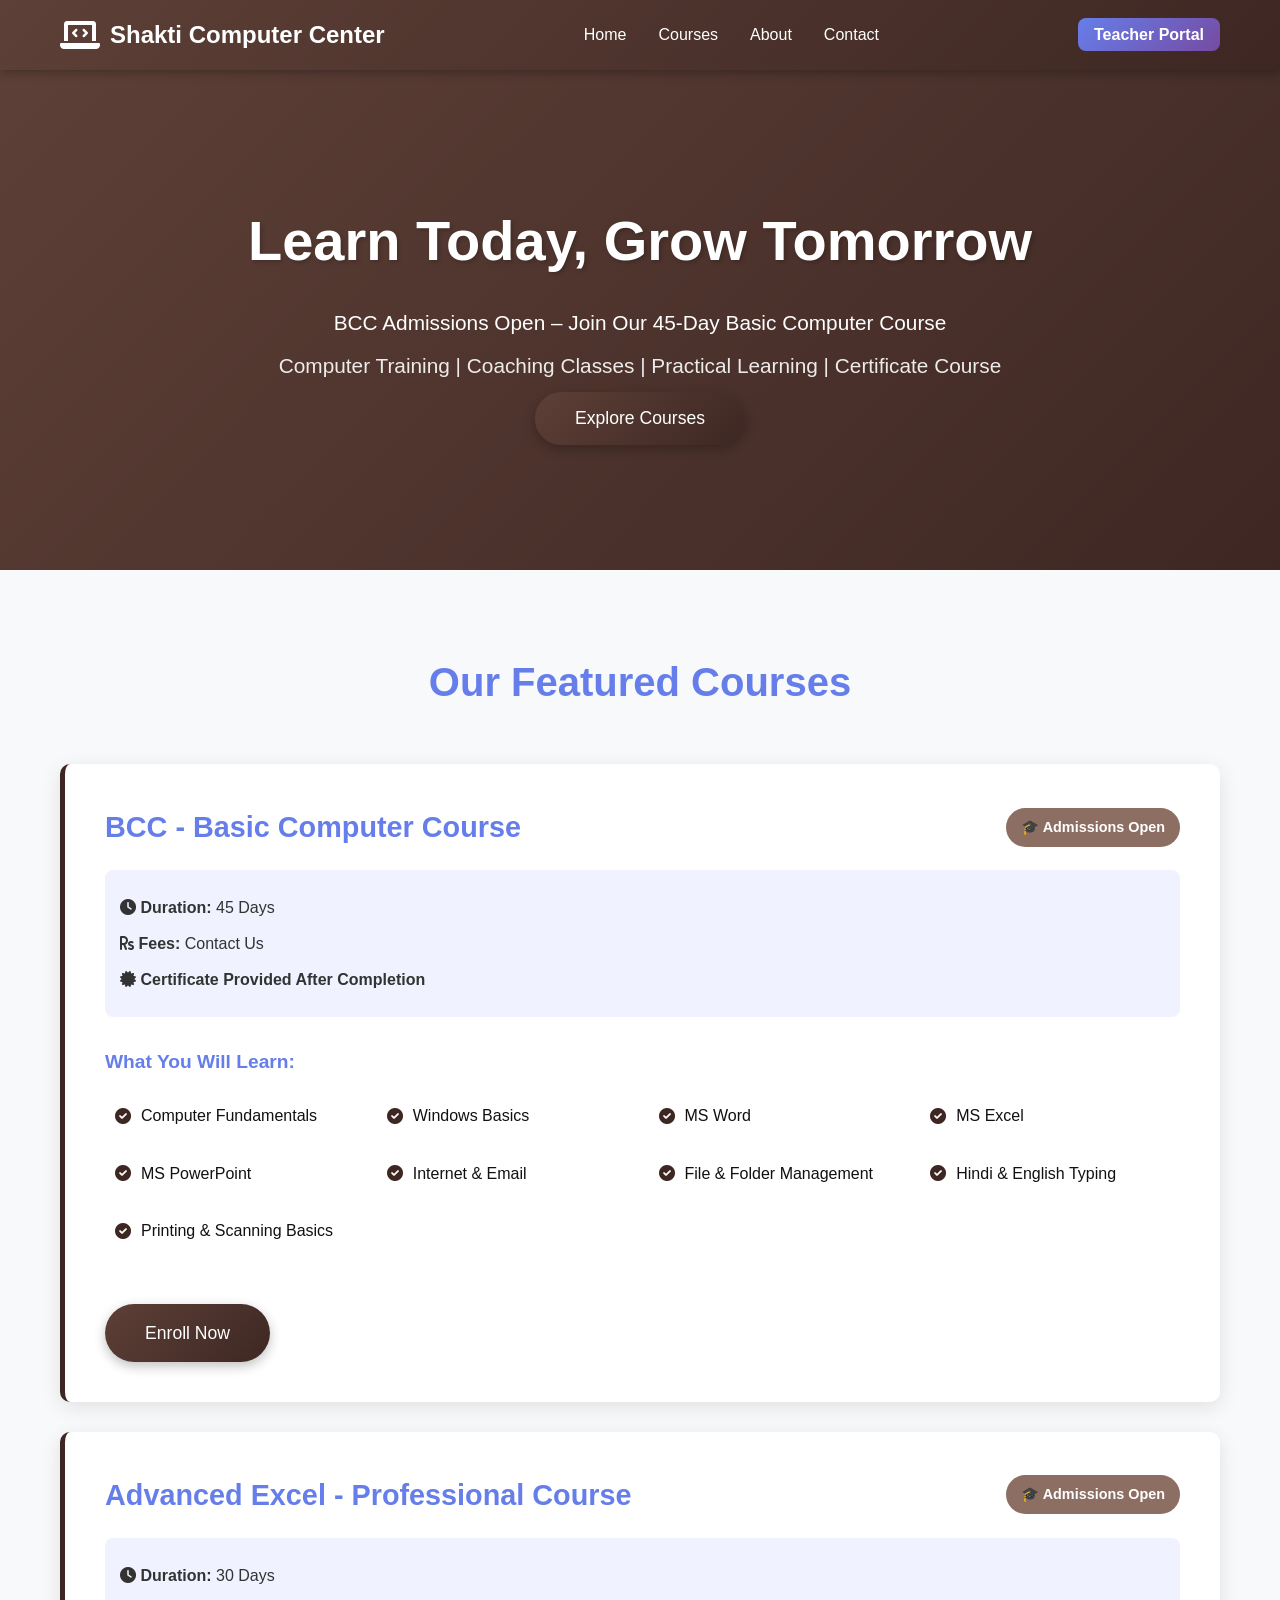
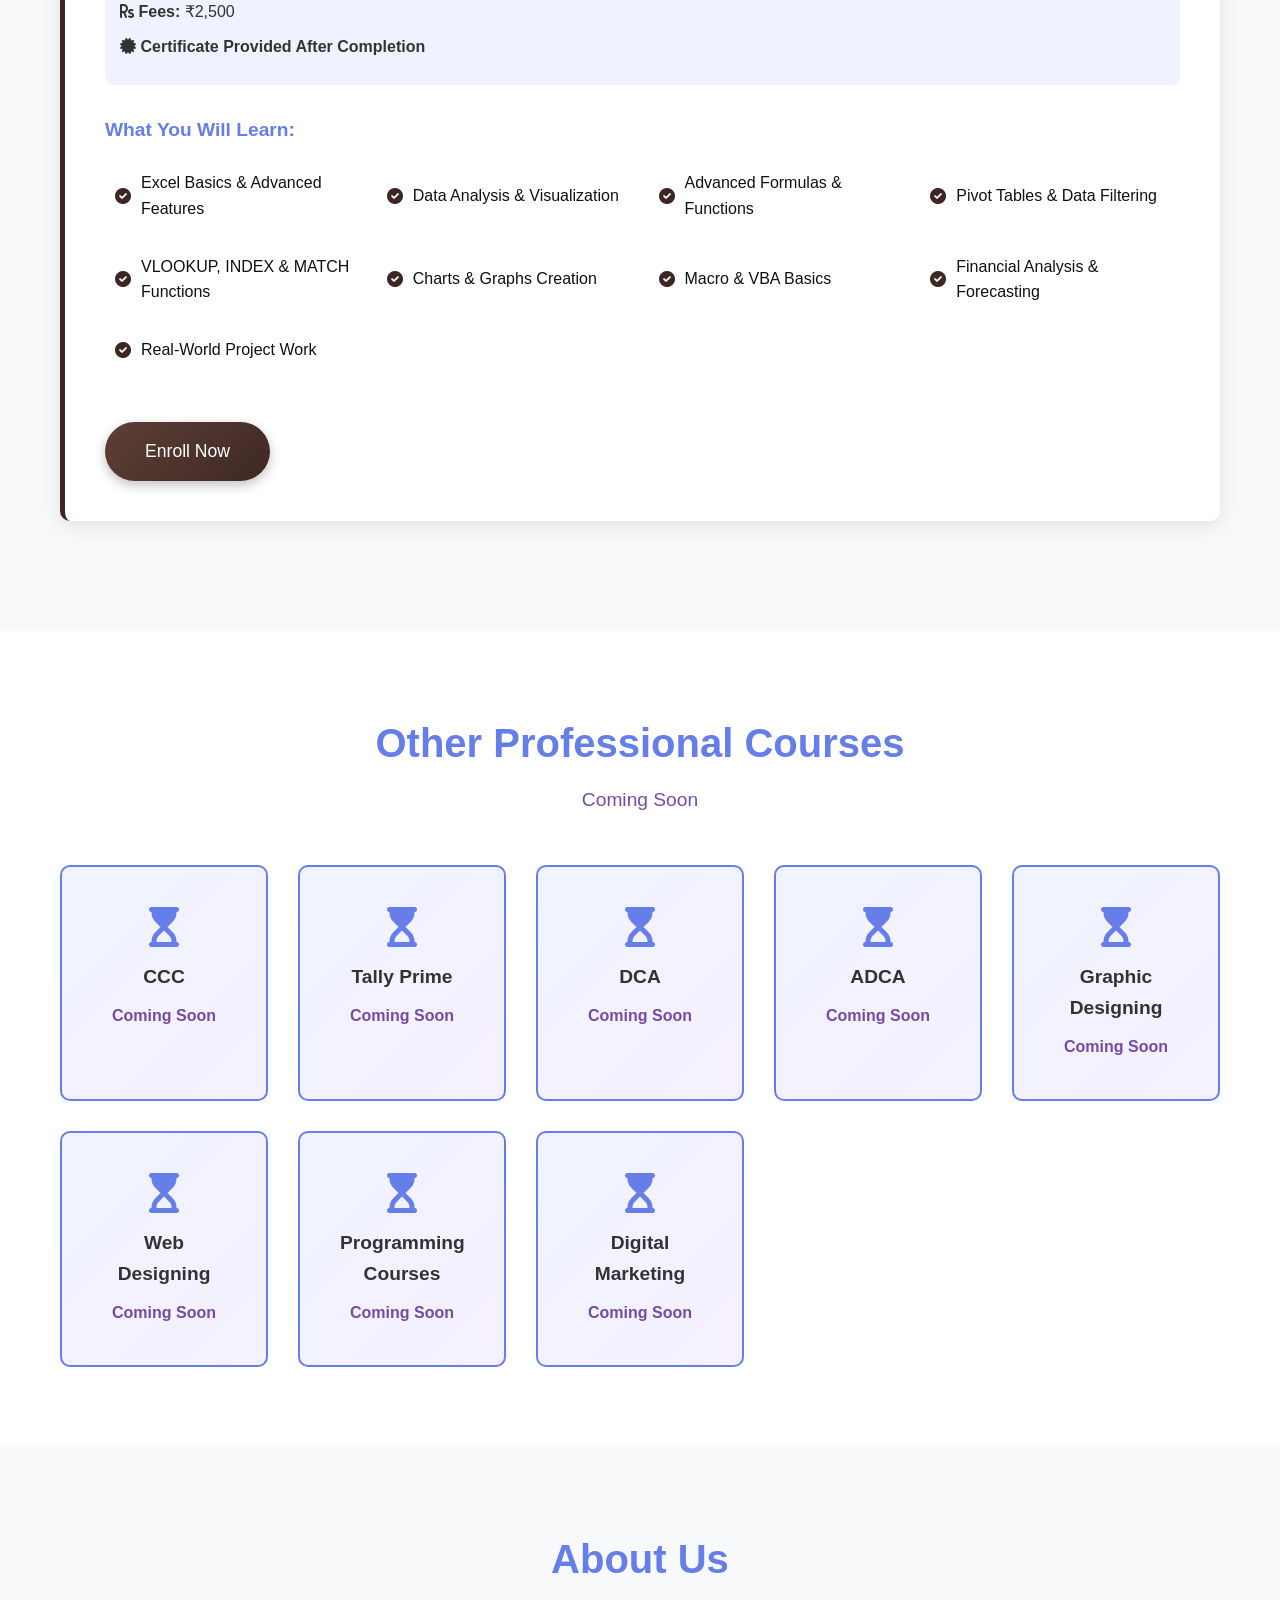
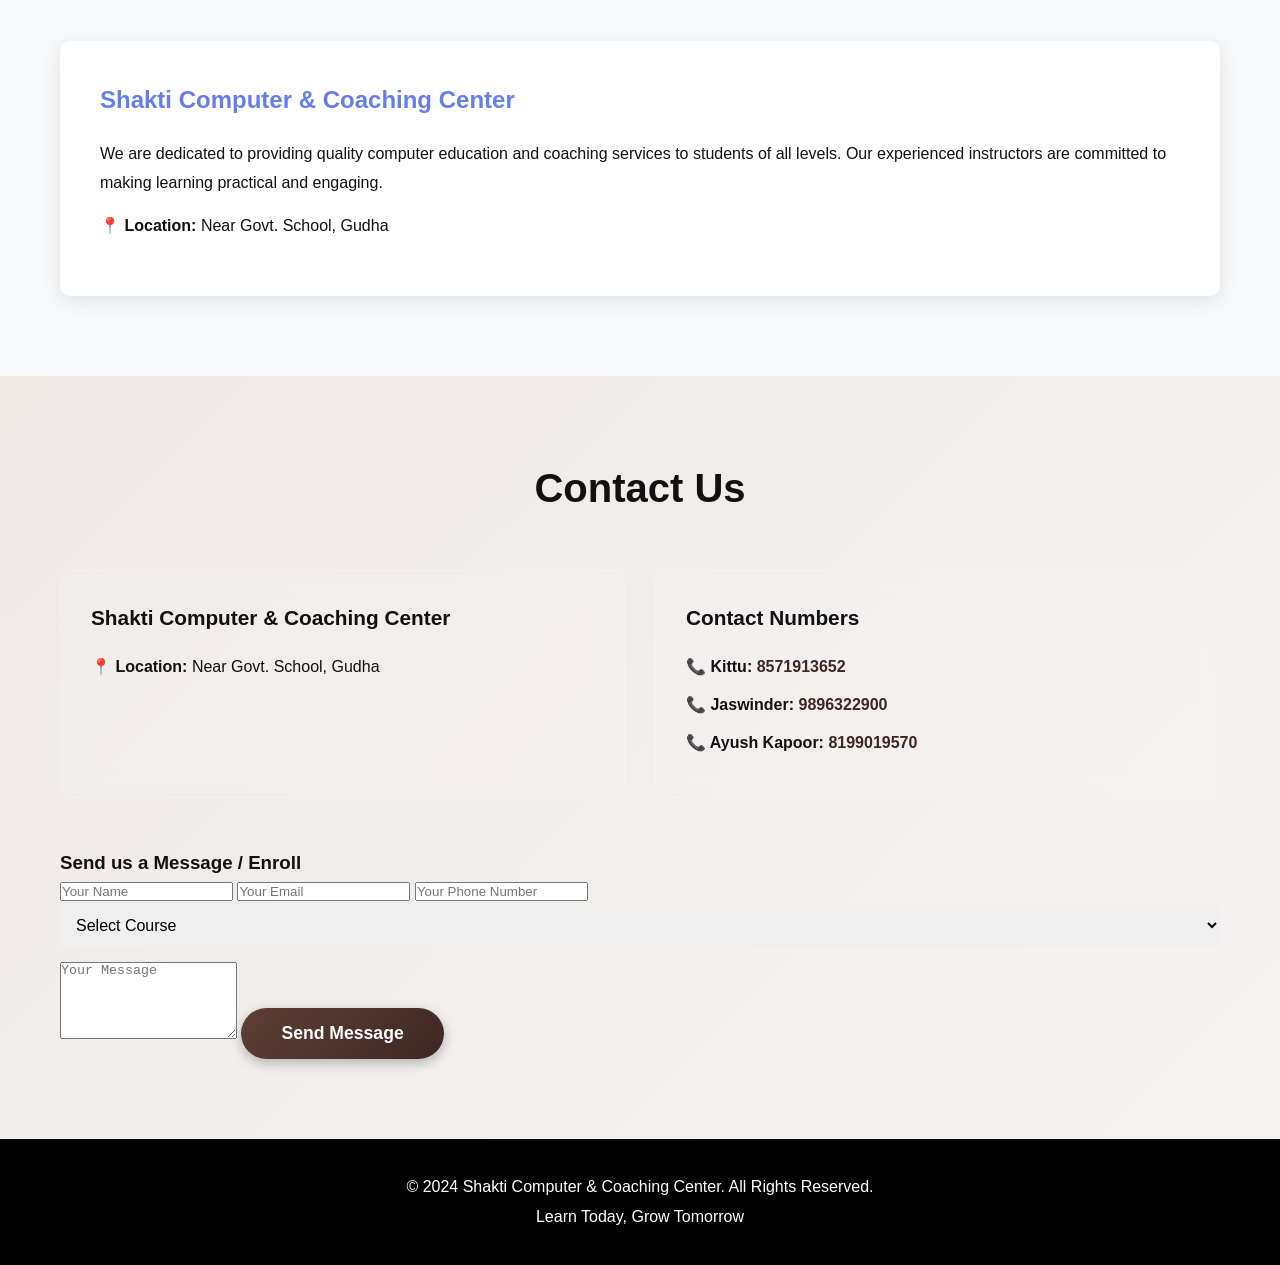
==== commit 64fb7fe5: "Update index.html with teacher portal link" ====
--- a/index.html
+++ b/index.html
@@ -22,7 +22,7 @@
                 <li><a href="#contact">Contact</a></li>
             </ul>
             <div>
-                <button id="teacherLoginBtn" class="logout-btn" style="background:transparent;border:2px solid var(--white);color:var(--white);padding:8px 14px;border-radius:8px;">Teacher Login</button>
+                <a href="login.html" style="background: linear-gradient(135deg, #667eea 0%, #764ba2 100%); color: white; padding: 8px 16px; border-radius: 8px; text-decoration: none; font-weight: bold;">Teacher Portal</a>
             </div>
         </div>
     </nav>
@@ -157,7 +157,7 @@
             <div class="about-content">
                 <div class="about-text">
                     <h3>Shakti Computer & Coaching Center</h3>
-                    <p>We are dedicated to providing quality computer education and coaching services to students of all levels. Our experienced instructors are committed to making learning practical and effective.</p>
+                    <p>We are dedicated to providing quality computer education and coaching services to students of all levels. Our experienced instructors are committed to making learning practical and engaging.</p>
                     <p><strong>📍 Location:</strong> Near Govt. School, Gudha</p>
                 </div>
             </div>
@@ -202,74 +202,6 @@
         </div>
     </section>
 
-    <!-- Teacher Login Modal -->
-    <div id="teacherModal" class="modal" style="display:none;">
-        <div class="modal-content">
-            <span class="close" style="cursor:pointer;">&times;</span>
-            <h2>Teacher Login</h2>
-            <form id="teacherForm">
-                <input id="teacherEmail" type="email" placeholder="Email" required>
-                <input id="teacherPassword" type="password" placeholder="Password" required>
-                <button type="submit" class="submit-button">Login</button>
-            </form>
-        </div>
-    </div>
-
-    <!-- Dashboard Modal -->
-    <div id="dashboardModal" class="modal" style="display:none;">
-        <div class="dashboard-content">
-            <div class="dashboard-header">
-                <h2>Teacher Dashboard</h2>
-                <div>
-                    <button id="logoutBtn" class="logout-btn">Logout</button>
-                </div>
-            </div>
-            <div class="dashboard-tabs">
-                <button class="tab-btn active" data-tab="tab-enrollments">Enrollments</button>
-                <button class="tab-btn" data-tab="tab-analytics">Analytics</button>
-            </div>
-            <div id="tab-enrollments" class="tab-content active">
-                <h3>Enrollments</h3>
-                <table class="data-table">
-                    <thead>
-                        <tr>
-                            <th>Name</th>
-                            <th>Email</th>
-                            <th>Phone</th>
-                            <th>Course</th>
-                            <th>Date</th>
-                            <th>Status</th>
-                        </tr>
-                    </thead>
-                    <tbody id="enrollmentsTable">
-                        <!-- rows populated by script.js -->
-                    </tbody>
-                </table>
-            </div>
-            <div id="tab-analytics" class="tab-content">
-                <h3>Analytics</h3>
-                <div class="analytics-grid">
-                    <div class="stat-card">
-                        <h4>Total Students</h4>
-                        <div id="totalStudents" class="stat-number">0</div>
-                    </div>
-                    <div class="stat-card">
-                        <h4>Total Enrollments</h4>
-                        <div id="totalEnrollments" class="stat-number">0</div>
-                    </div>
-                    <div class="stat-card">
-                        <h4>This Month</h4>
-                        <div id="thisMonth" class="stat-number">0</div>
-                    </div>
-                    <div class="stat-card">
-                        <h4>Revenue</h4>
-                        <div id="revenue" class="stat-number">₹0</div>
-                    </div>
-                </div>
-            </div>
-        </div>
-    </div>
-
     <!-- Footer -->
     <footer class="footer">
         <div class="container">
@@ -280,4 +212,4 @@
 
     <script src="script.js"></script>
 </body>
-</html>
+</html>
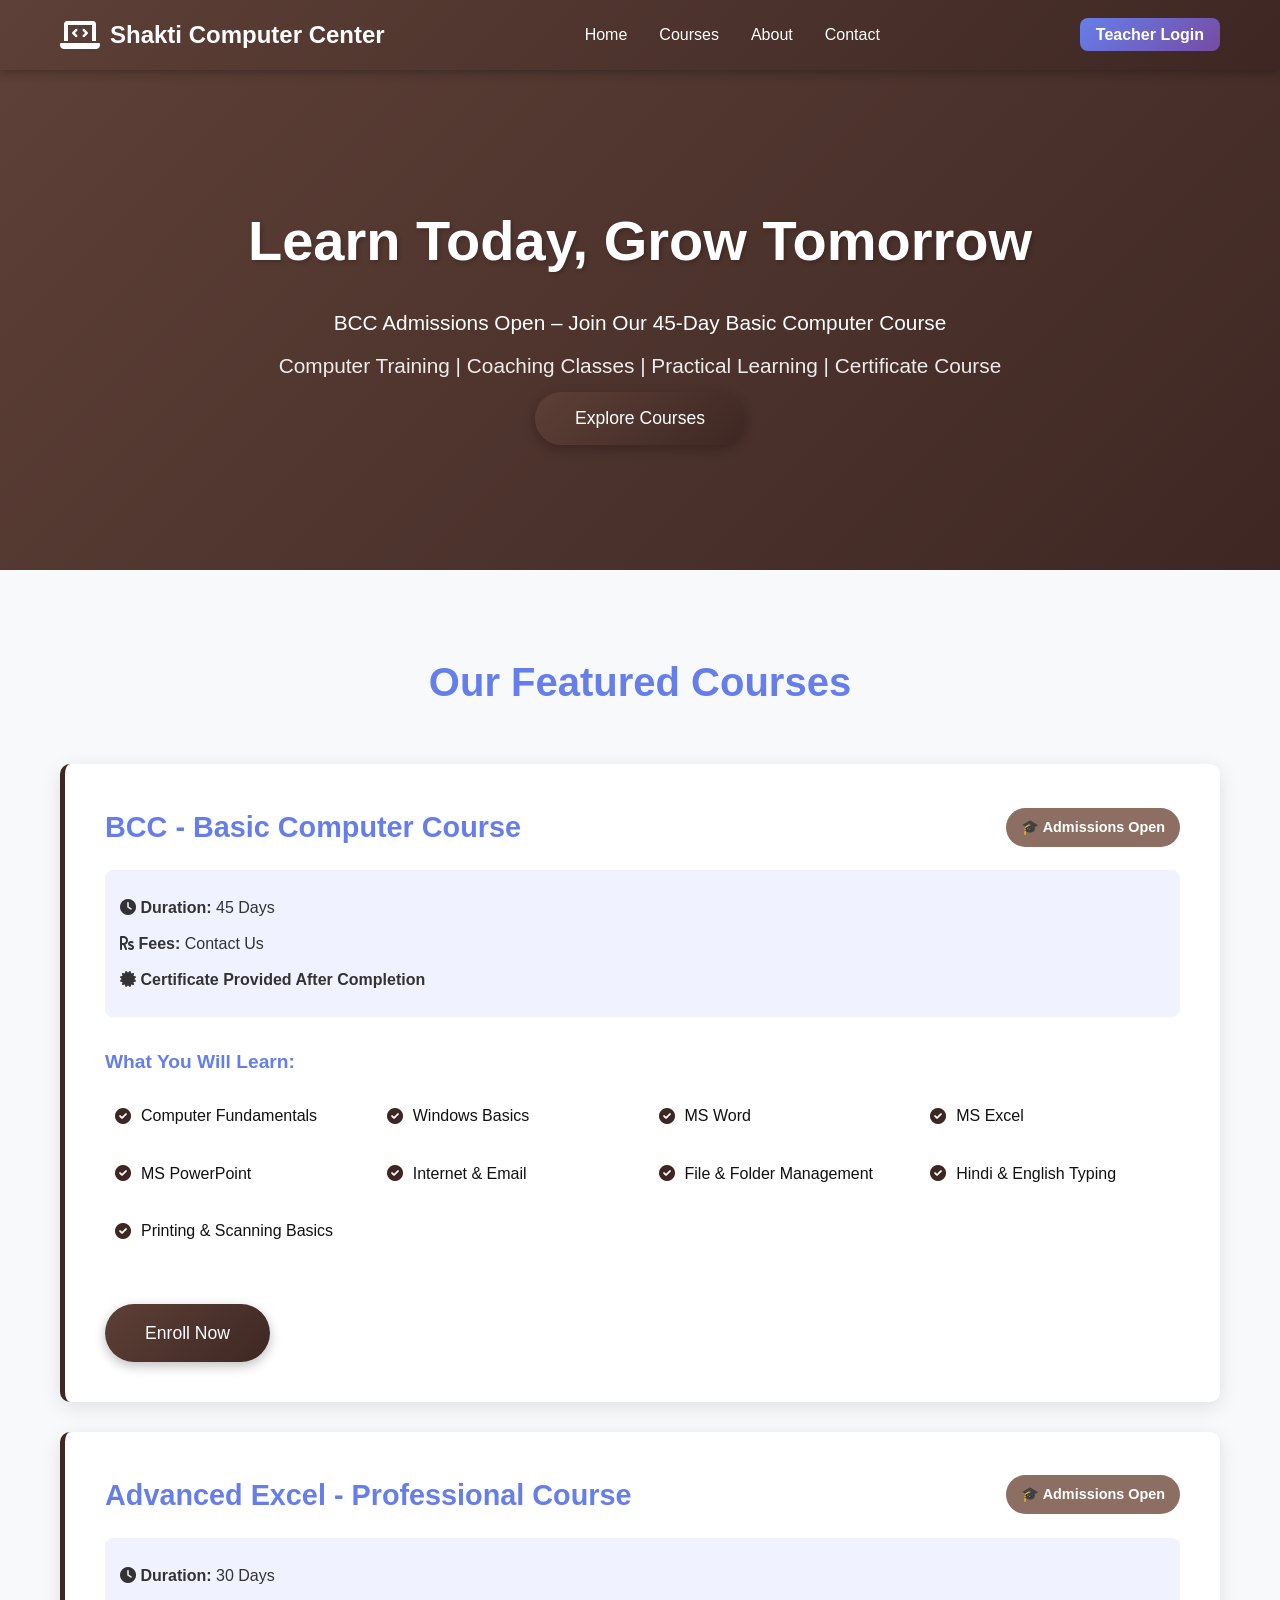
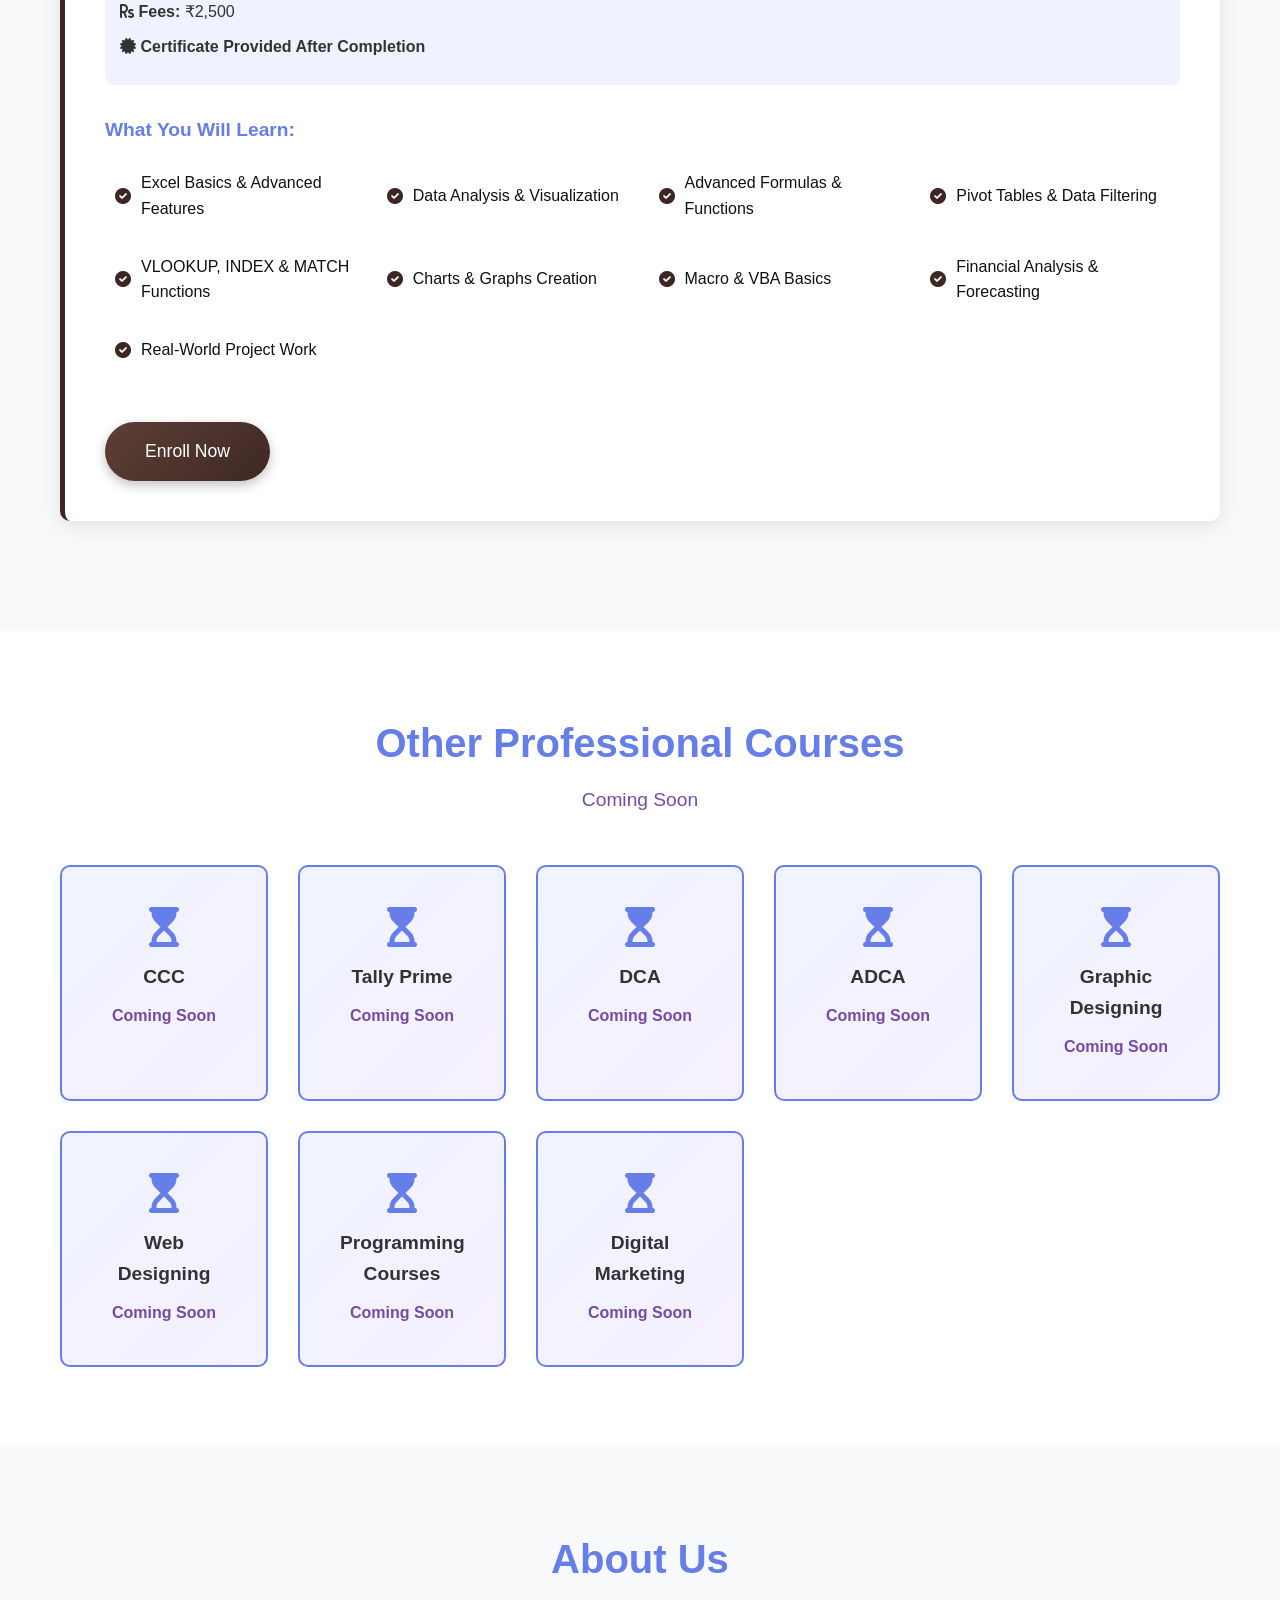
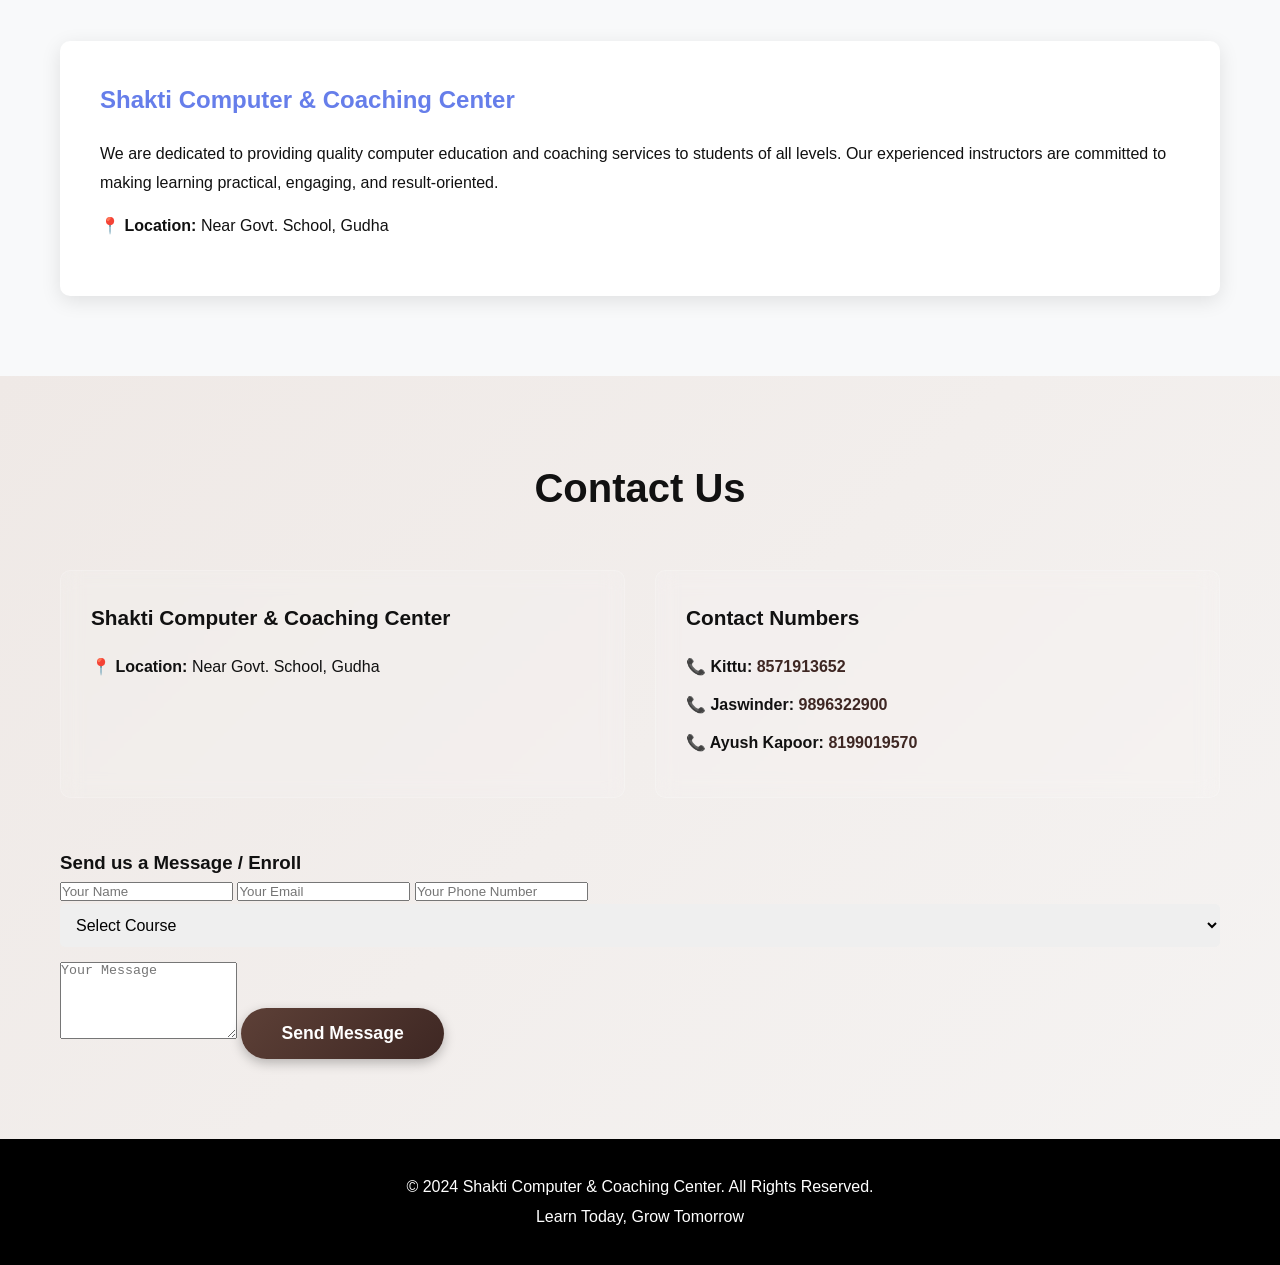
==== commit 35cf6bfd: "Add Google Form enrollment links to course cards" ====
--- a/index.html
+++ b/index.html
@@ -22,7 +22,7 @@
                 <li><a href="#contact">Contact</a></li>
             </ul>
             <div>
-                <a href="login.html" style="background: linear-gradient(135deg, #667eea 0%, #764ba2 100%); color: white; padding: 8px 16px; border-radius: 8px; text-decoration: none; font-weight: bold;">Teacher Portal</a>
+                <a href="login.html" style="background: linear-gradient(135deg, #667eea 0%, #764ba2 100%); color: white; padding: 8px 16px; border-radius: 8px; text-decoration: none; font-weight: bold;">Teacher Login</a>
             </div>
         </div>
     </nav>
@@ -67,7 +67,7 @@
                         <li><i class="fas fa-check-circle"></i> Printing & Scanning Basics</li>
                     </ul>
                 </div>
-                <a href="#contact" class="enroll-button">Enroll Now</a>
+                <a href="enrollment.html?course=BCC" class="enroll-button" onclick="enrollCourse('BCC - Basic Computer Course', event)">Enroll Now</a>
             </div>
 
             <!-- Advanced Excel Course Card -->
@@ -95,7 +95,7 @@
                         <li><i class="fas fa-check-circle"></i> Real-World Project Work</li>
                     </ul>
                 </div>
-                <a href="#contact" class="enroll-button">Enroll Now</a>
+                <a href="enrollment.html?course=Advanced%20Excel" class="enroll-button" onclick="enrollCourse('Advanced Excel - Professional Course', event)">Enroll Now</a>
             </div>
         </div>
     </section>
@@ -157,7 +157,7 @@
             <div class="about-content">
                 <div class="about-text">
                     <h3>Shakti Computer & Coaching Center</h3>
-                    <p>We are dedicated to providing quality computer education and coaching services to students of all levels. Our experienced instructors are committed to making learning practical and engaging.</p>
+                    <p>We are dedicated to providing quality computer education and coaching services to students of all levels. Our experienced instructors are committed to making learning practical, engaging, and result-oriented.</p>
                     <p><strong>📍 Location:</strong> Near Govt. School, Gudha</p>
                 </div>
             </div>
@@ -211,5 +211,14 @@
     </footer>
 
     <script src="script.js"></script>
+    <script>
+        function enrollCourse(courseName, event) {
+            event.preventDefault();
+            // Store the course name in localStorage
+            localStorage.setItem('selectedCourse', courseName);
+            // Redirect to enrollment form
+            window.location.href = 'enrollment.html?course=' + encodeURIComponent(courseName);
+        }
+    </script>
 </body>
 </html>
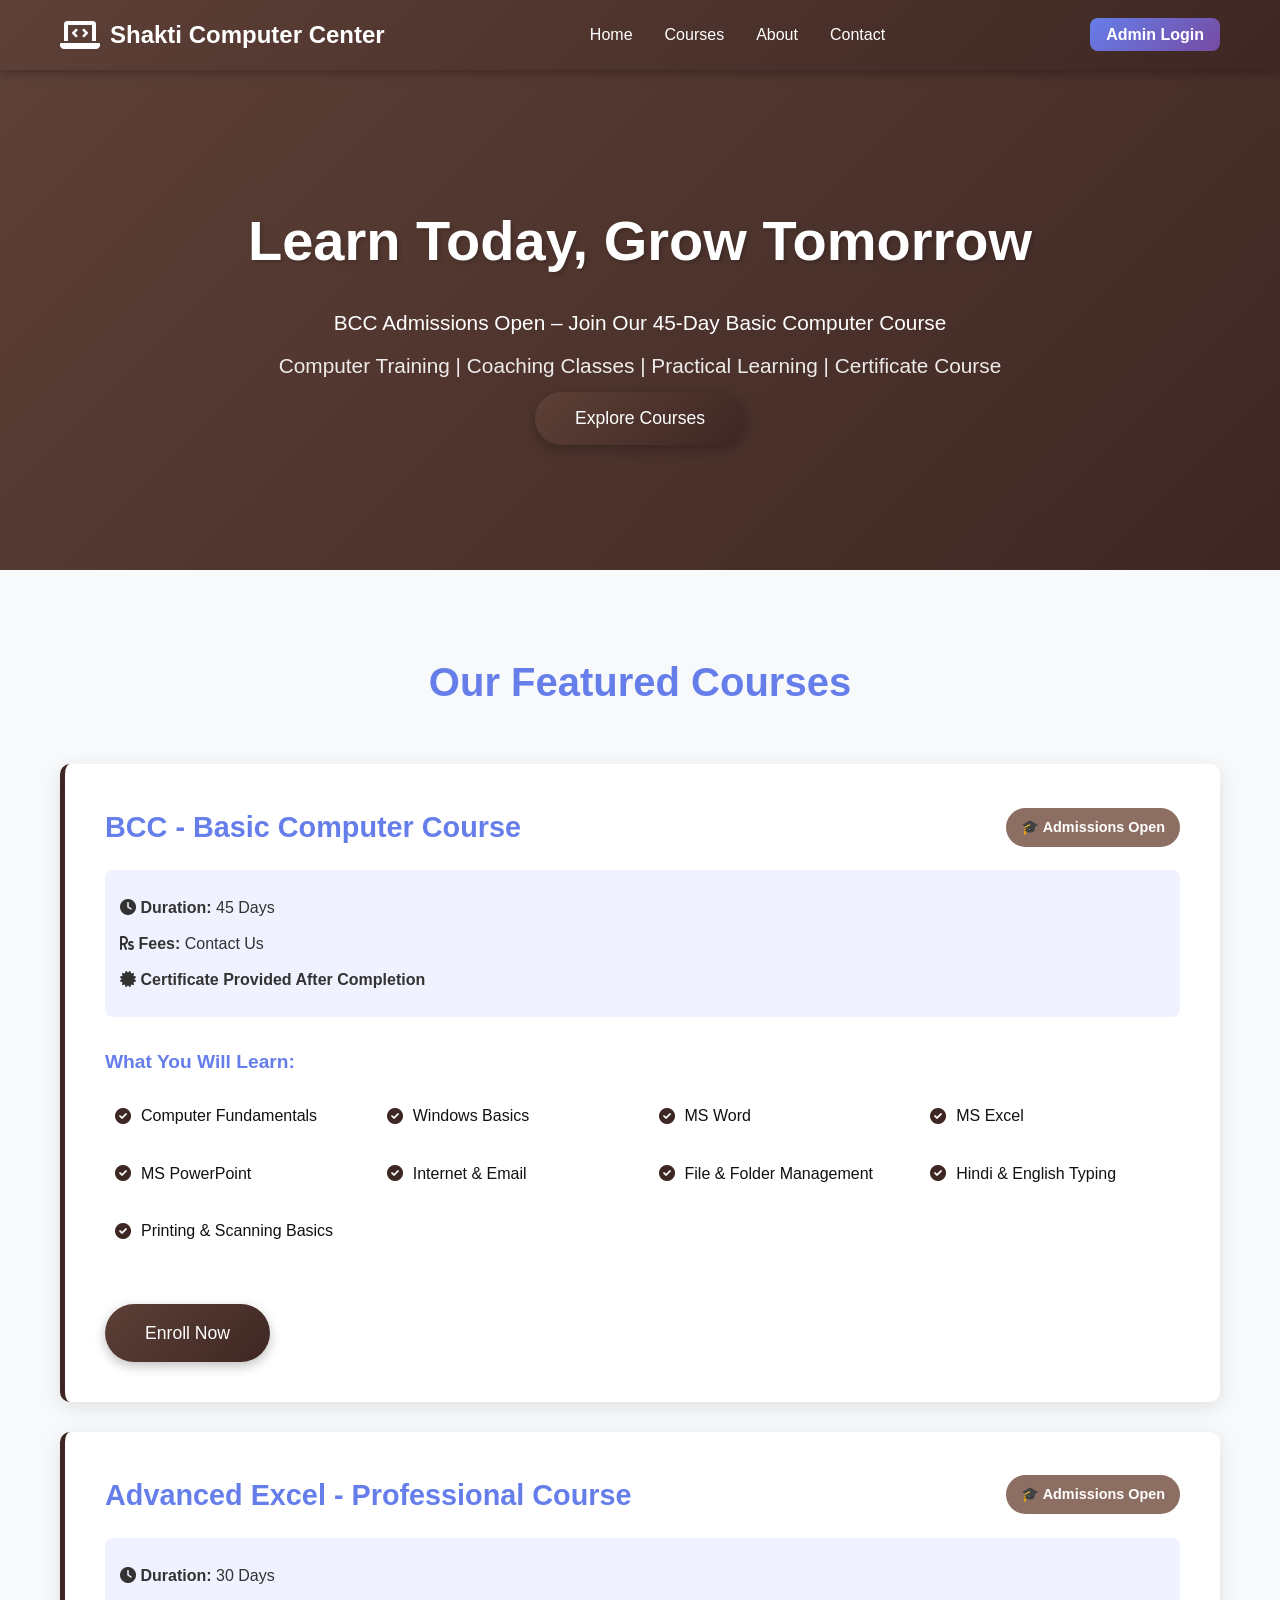
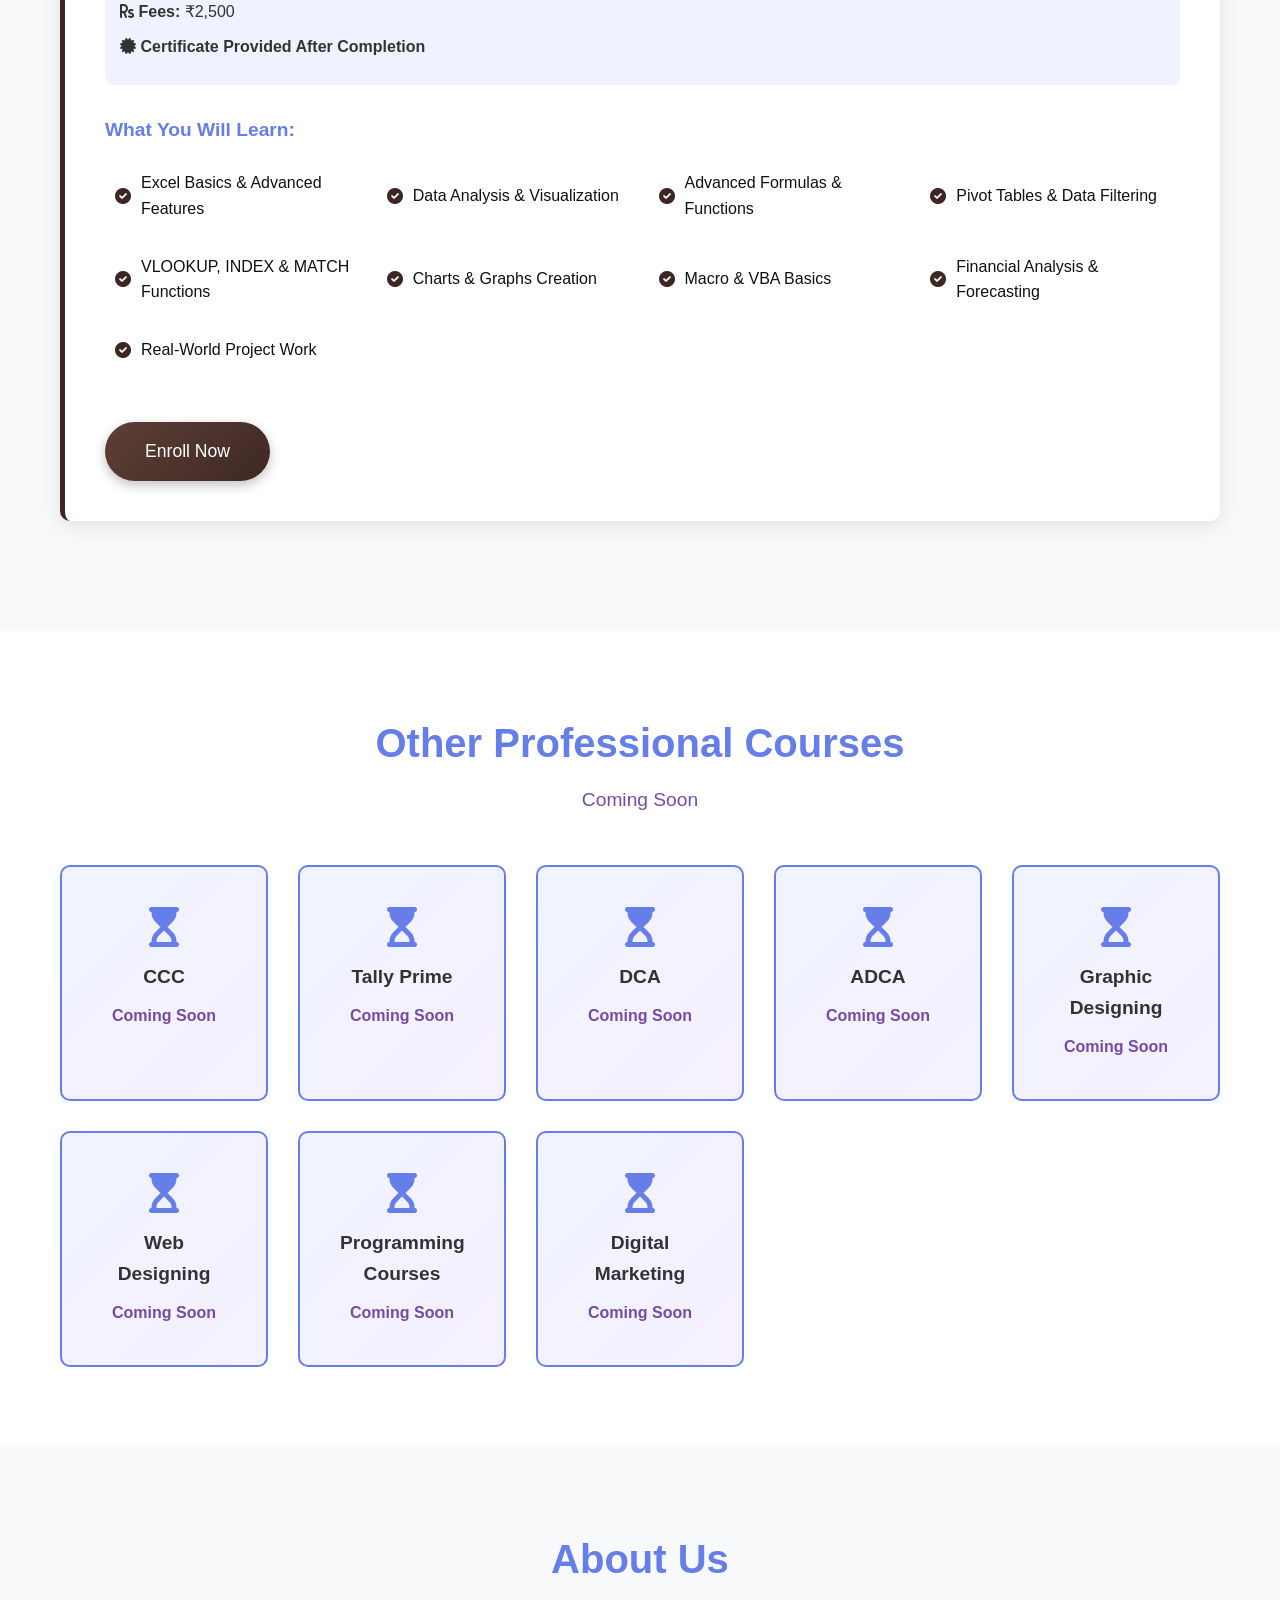
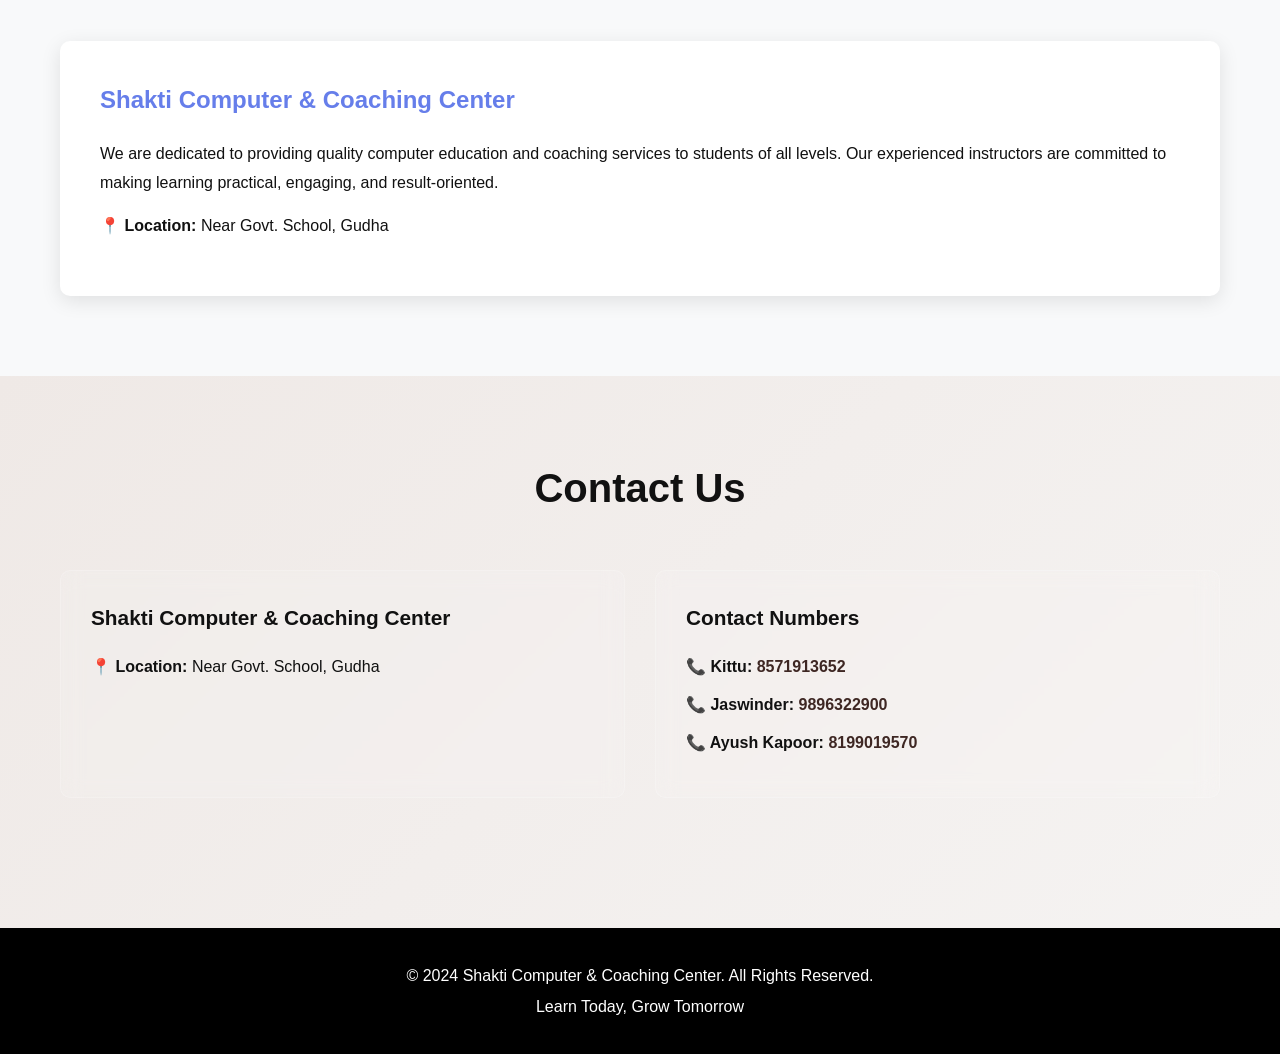
==== commit 51132c80: "Remove contact form from home page" ====
--- a/index.html
+++ b/index.html
@@ -22,7 +22,7 @@
                 <li><a href="#contact">Contact</a></li>
             </ul>
             <div>
-                <a href="login.html" style="background: linear-gradient(135deg, #667eea 0%, #764ba2 100%); color: white; padding: 8px 16px; border-radius: 8px; text-decoration: none; font-weight: bold;">Teacher Login</a>
+                <a href="login.html" style="background: linear-gradient(135deg, #667eea 0%, #764ba2 100%); color: white; padding: 8px 16px; border-radius: 8px; text-decoration: none; font-weight: bold;">Admin Login</a>
             </div>
         </div>
     </nav>
@@ -180,25 +180,6 @@
                     <p><strong>📞 Ayush Kapoor:</strong> <a href="tel:8199019570">8199019570</a></p>
                 </div>
             </div>
-            <div class="contact-form">
-                <h3>Send us a Message / Enroll</h3>
-                <form id="enrollmentForm">
-                    <input id="studentName" type="text" placeholder="Your Name" required>
-                    <input id="studentEmail" type="email" placeholder="Your Email" required>
-                    <input id="studentPhone" type="tel" placeholder="Your Phone Number">
-                    <select id="courseSelect" required style="width: 100%; padding: 12px; margin-bottom: 15px; border: none; border-radius: 5px; font-family: inherit; font-size: 1rem;">
-                        <option value="">Select Course</option>
-                        <option value="BCC - Basic Computer Course">BCC - Basic Computer Course (45 Days)</option>
-                        <option value="Advanced Excel - Professional Course">Advanced Excel - Professional Course (30 Days - ₹2,500)</option>
-                    </select>
-                    <textarea id="studentMessage" placeholder="Your Message" rows="5" required></textarea>
-                    <button type="submit" class="submit-button">Send Message</button>
-                </form>
-
-                <div id="enrollmentMessage" style="display:none; margin-top:20px; padding:15px; background:#efebe9; color:#3e2723; border-radius:8px; text-align:center;">
-                    धन्यवाद! आपका संदेश प्राप्त हो गया है। हम जल्द ही संपर्क करेंगे।
-                </div>
-            </div>
         </div>
     </section>
 
@@ -221,4 +202,4 @@
         }
     </script>
 </body>
-</html>+</html>
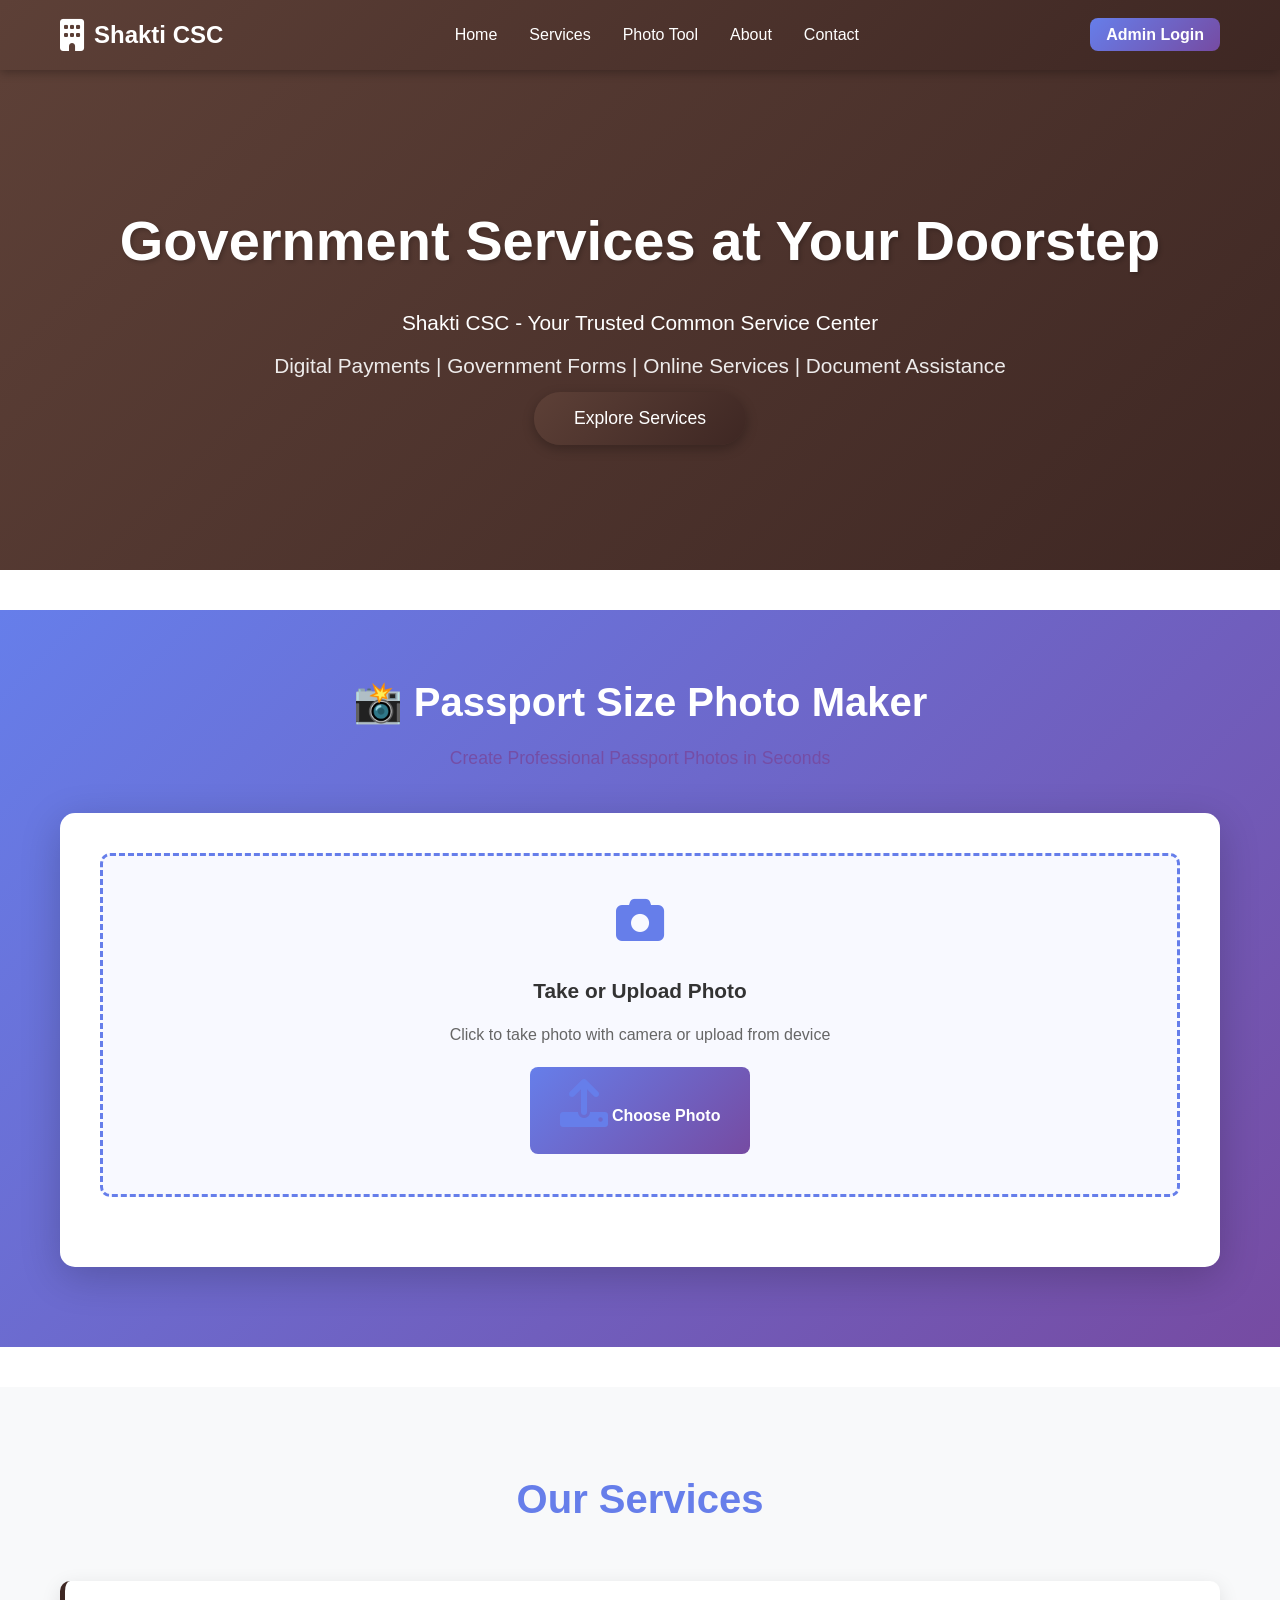
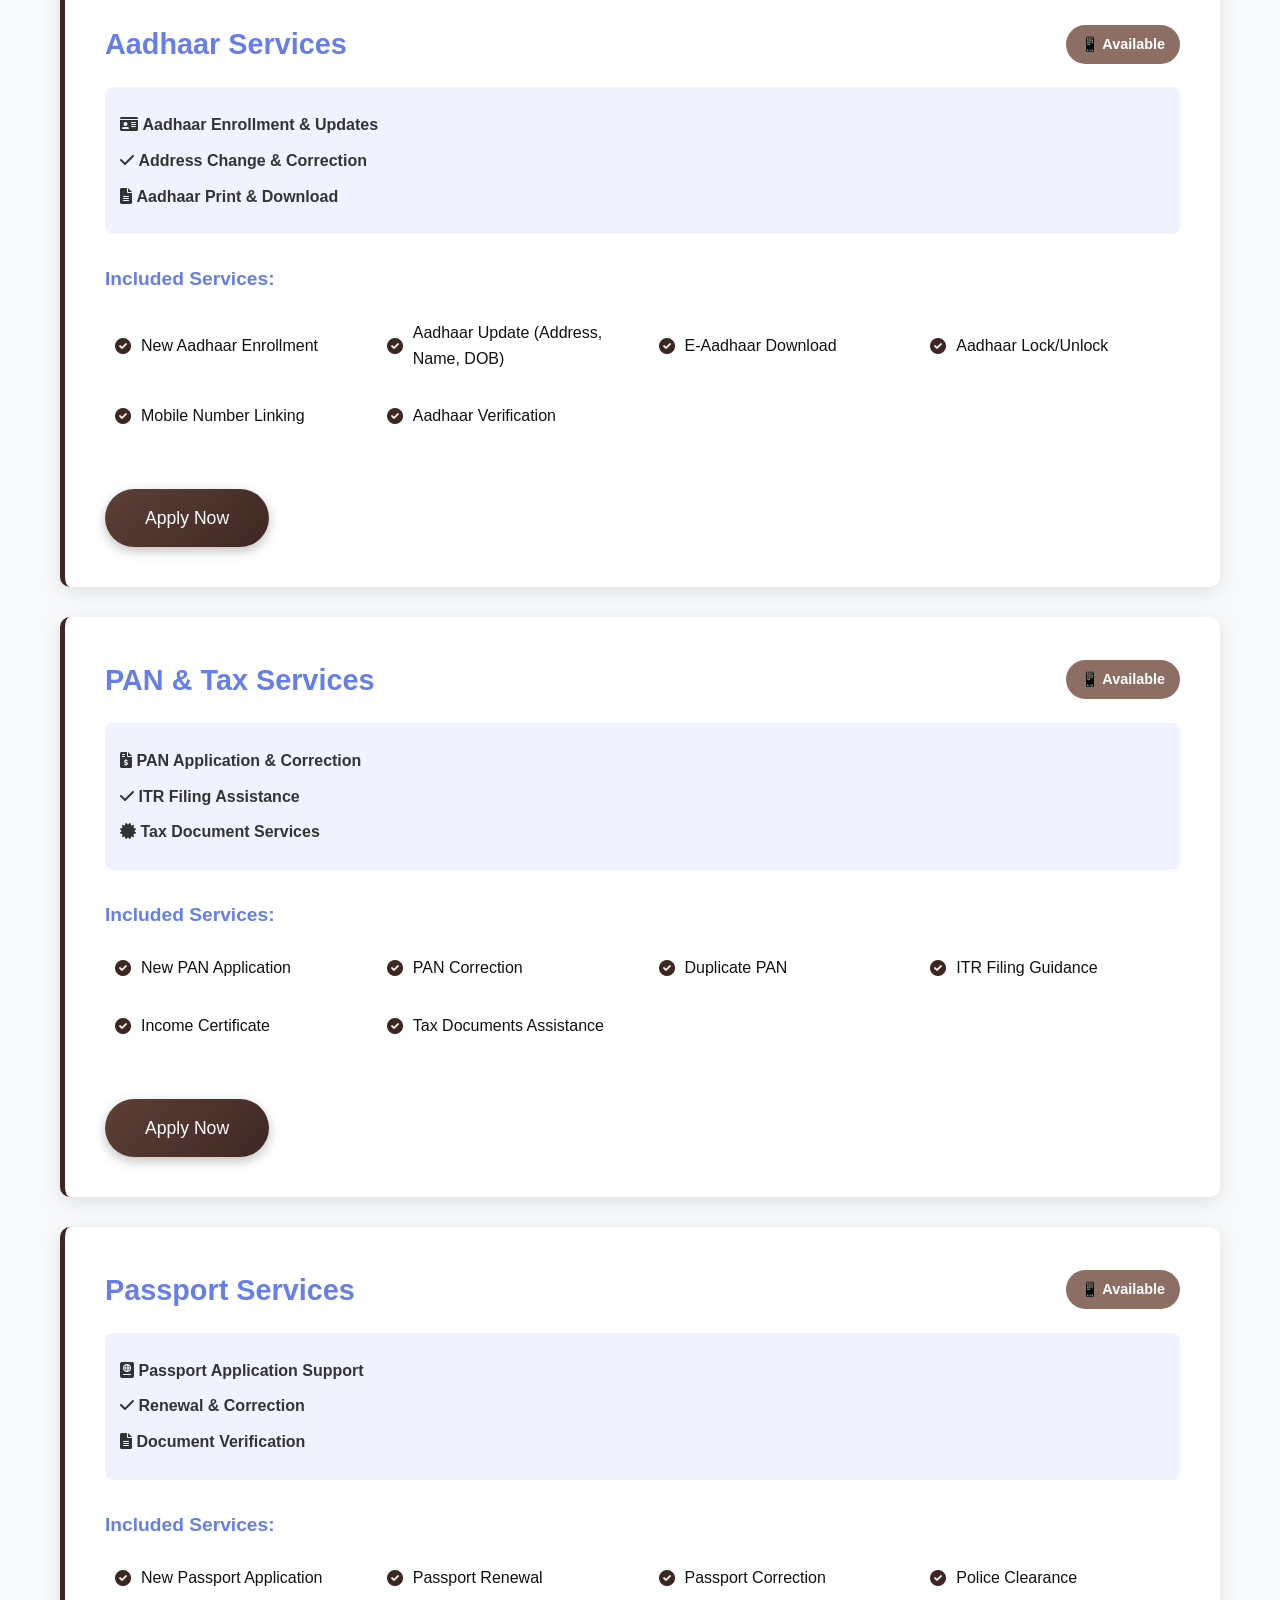
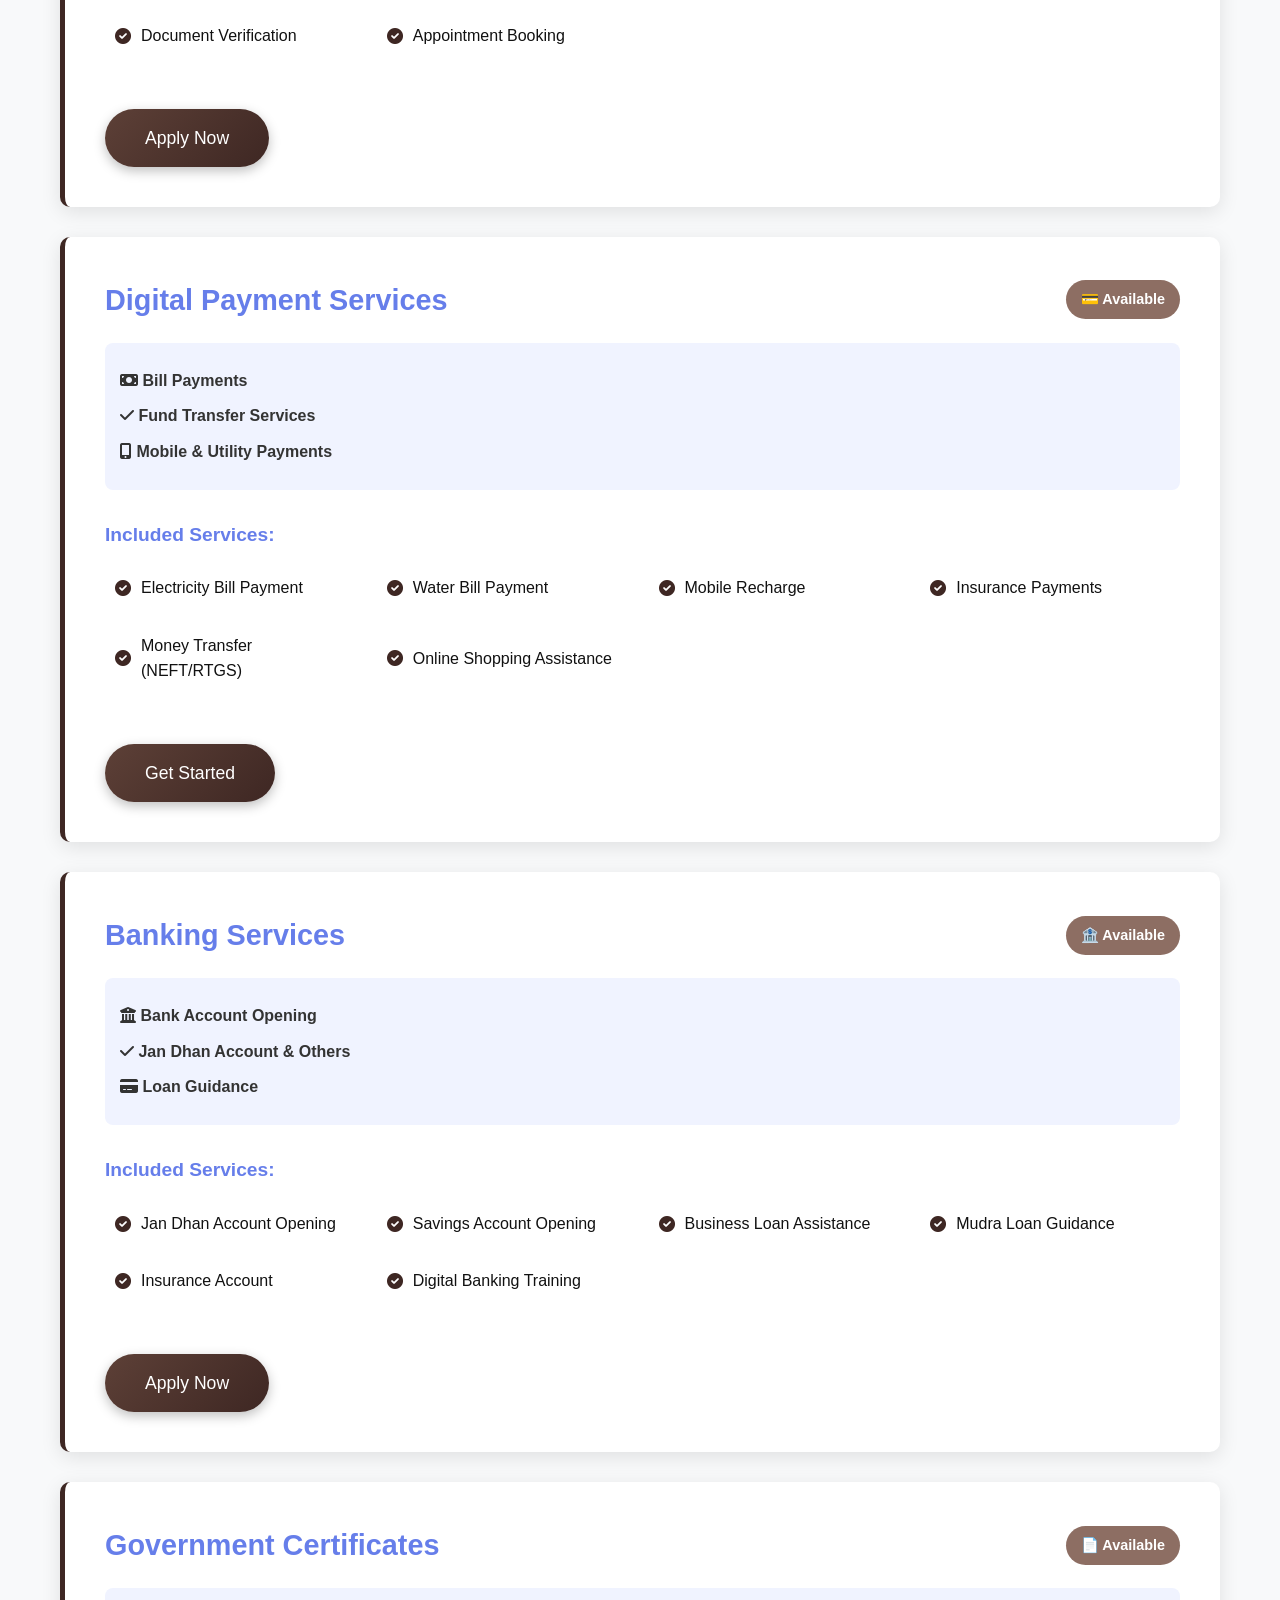
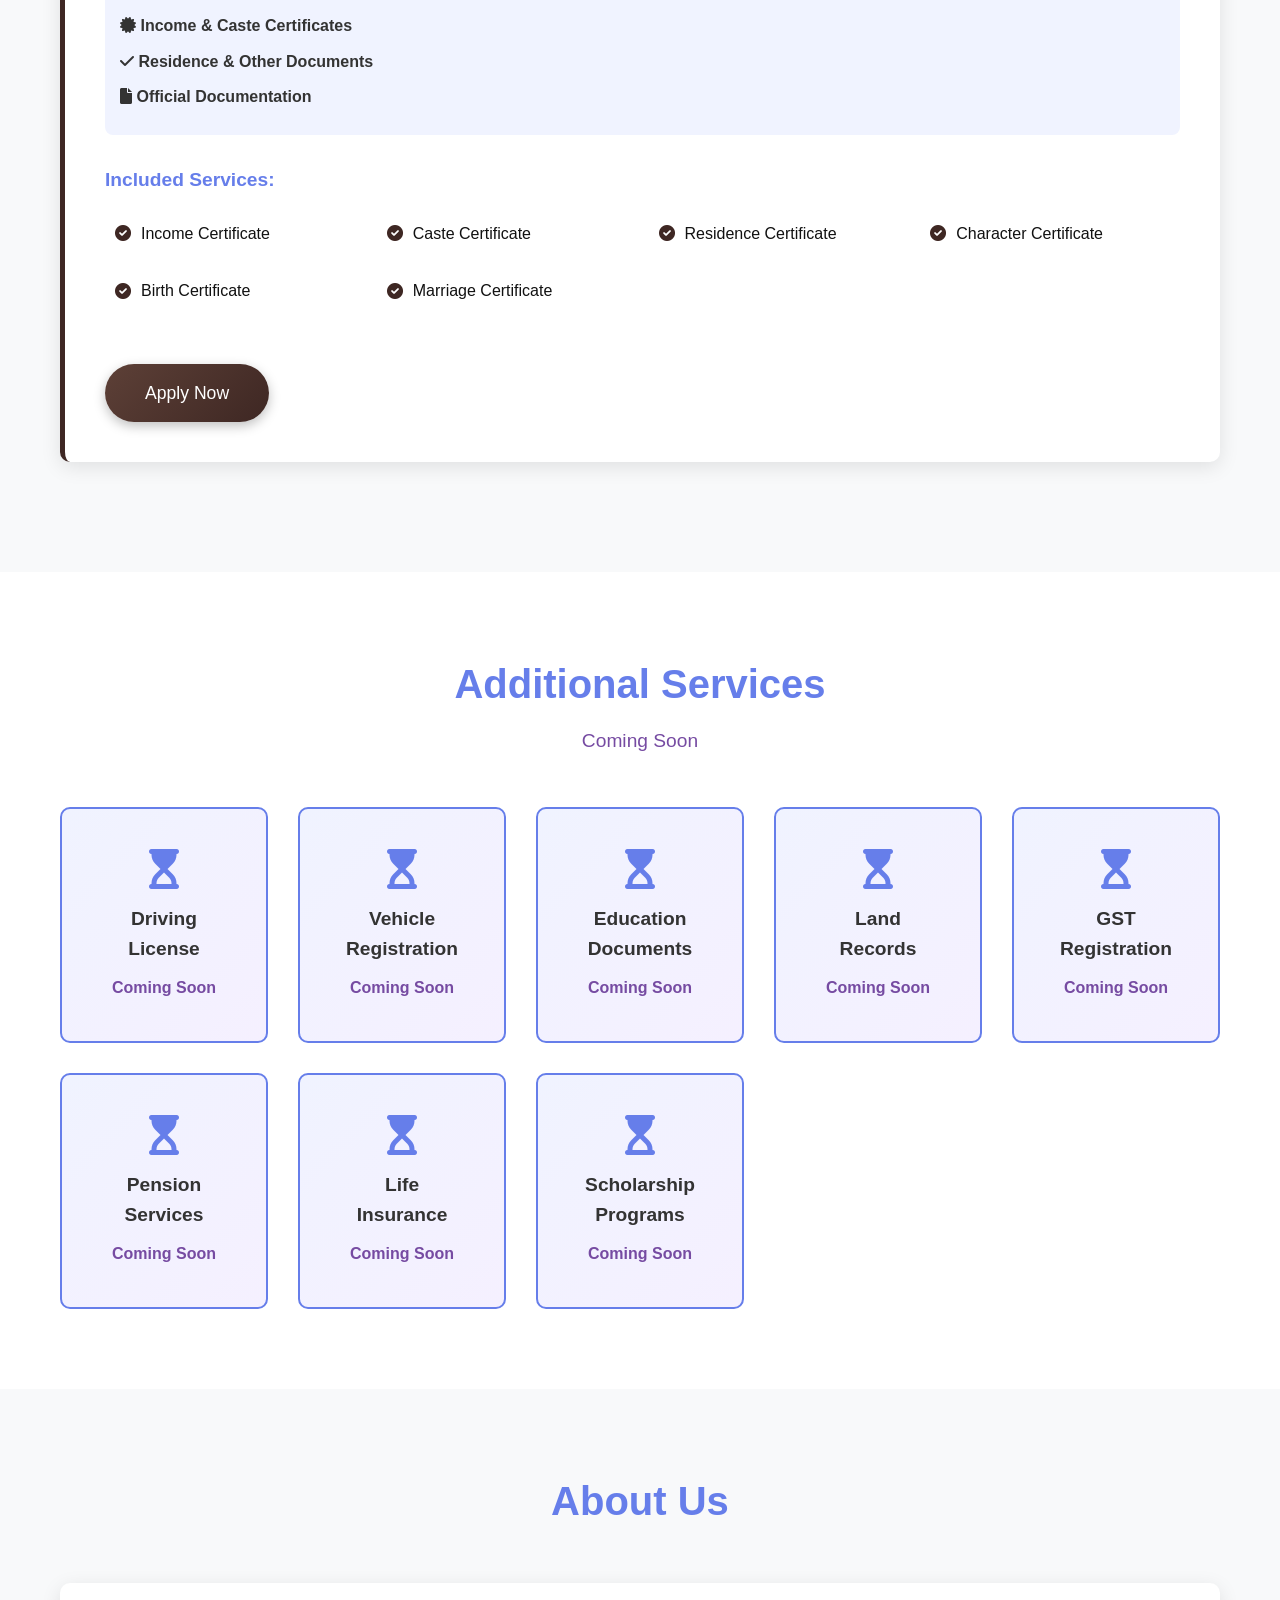
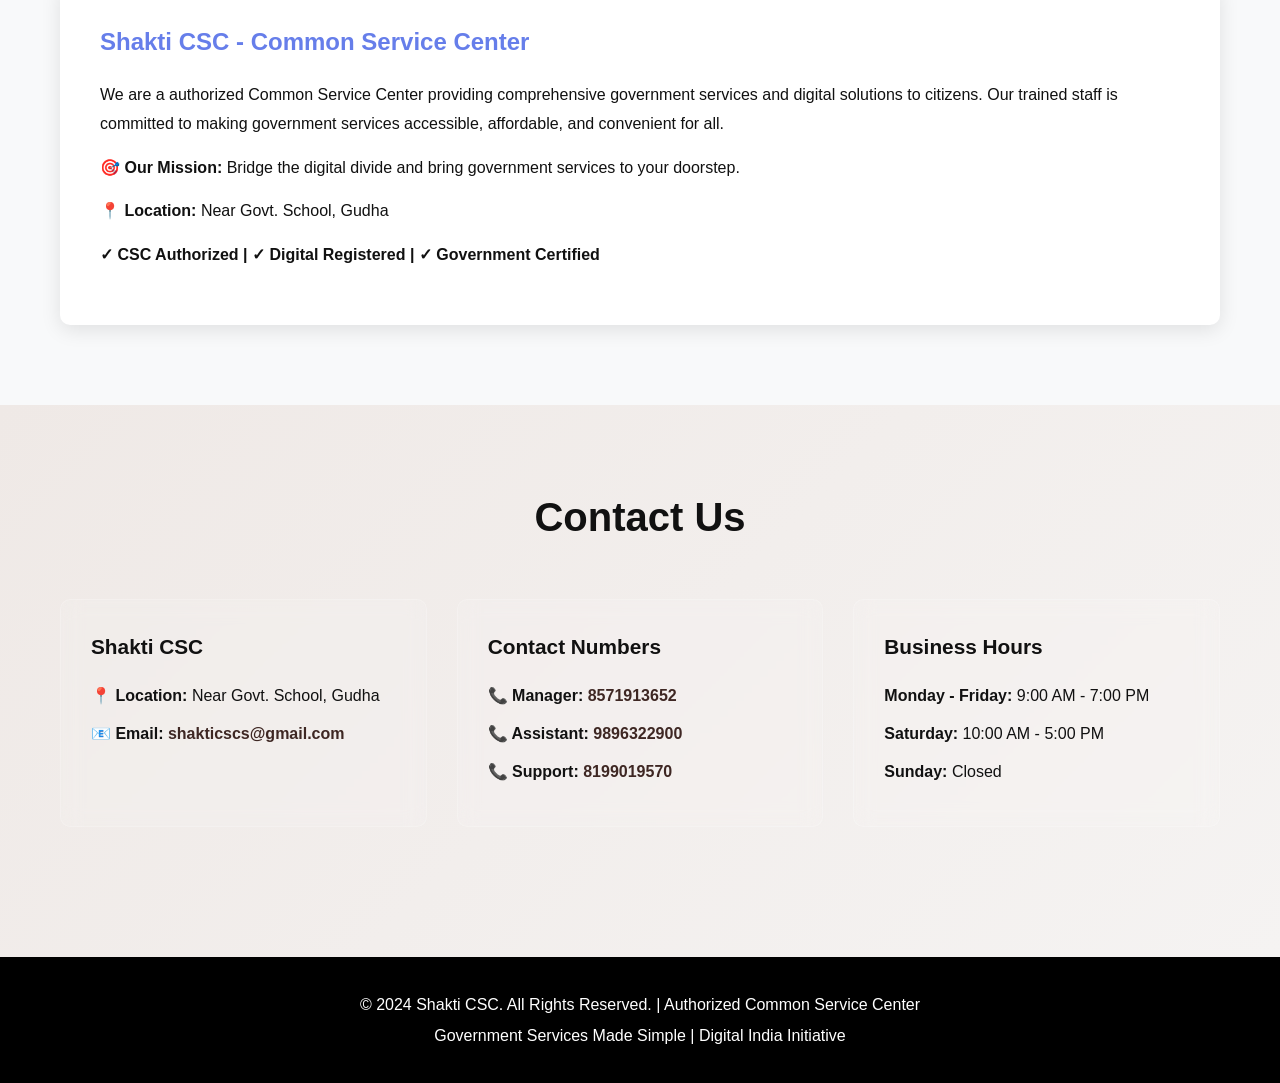
==== commit 9734c457: "Update CSC website with complete photo tool and services" ====
--- a/index.html
+++ b/index.html
@@ -3,21 +3,338 @@
 <head>
     <meta charset="UTF-8">
     <meta name="viewport" content="width=device-width, initial-scale=1.0">
-    <title>Shakti Computer & Coaching Center | BCC Course</title>
+    <title>Shakti CSC - Common Service Center | Online Government Services</title>
     <link rel="stylesheet" href="styles.css">
     <link rel="stylesheet" href="https://cdnjs.cloudflare.com/ajax/libs/font-awesome/6.0.0/css/all.min.css">
+    <link rel="stylesheet" href="https://cdnjs.cloudflare.com/ajax/libs/cropperjs/1.5.13/cropper.min.css">
+    <style>
+        /* Photo Tool Section Styles */
+        .photo-tool-section {
+            background: linear-gradient(135deg, #667eea 0%, #764ba2 100%);
+            color: white;
+            padding: 60px 0;
+            margin: 40px 0;
+        }
+
+        .photo-tool-section h2 {
+            text-align: center;
+            font-size: 2.5rem;
+            margin-bottom: 10px;
+        }
+
+        .photo-tool-section .subtitle {
+            text-align: center;
+            font-size: 1.1rem;
+            margin-bottom: 40px;
+            opacity: 0.9;
+        }
+
+        .photo-tool-container {
+            background: white;
+            color: #333;
+            border-radius: 15px;
+            padding: 40px;
+            box-shadow: 0 10px 40px rgba(0, 0, 0, 0.2);
+            margin: 20px 0;
+        }
+
+        /* Upload Area */
+        .photo-upload-area {
+            margin-bottom: 30px;
+        }
+
+        .upload-box {
+            border: 3px dashed #667eea;
+            border-radius: 10px;
+            padding: 40px;
+            text-align: center;
+            background: #f8f9ff;
+            transition: all 0.3s ease;
+        }
+
+        .upload-box:hover {
+            border-color: #764ba2;
+            background: #f0e7ff;
+        }
+
+        .upload-box i {
+            font-size: 3rem;
+            color: #667eea;
+            margin-bottom: 15px;
+        }
+
+        .upload-box h3 {
+            font-size: 1.3rem;
+            margin: 15px 0;
+        }
+
+        .upload-box p {
+            color: #666;
+            margin-bottom: 20px;
+        }
+
+        .upload-button {
+            background: linear-gradient(135deg, #667eea 0%, #764ba2 100%);
+            color: white;
+            border: none;
+            padding: 12px 30px;
+            border-radius: 8px;
+            cursor: pointer;
+            font-size: 1rem;
+            font-weight: bold;
+            transition: all 0.3s ease;
+        }
+
+        .upload-button:hover {
+            transform: translateY(-2px);
+            box-shadow: 0 5px 15px rgba(102, 126, 234, 0.4);
+        }
+
+        /* Photo Editor */
+        .photo-editor {
+            margin: 30px 0;
+        }
+
+        .editor-controls h3 {
+            text-align: center;
+            margin-bottom: 20px;
+            color: #333;
+            font-size: 1.3rem;
+        }
+
+        .image-container {
+            text-align: center;
+            margin: 30px 0;
+            background: #f5f5f5;
+            padding: 20px;
+            border-radius: 8px;
+            max-height: 500px;
+            overflow: auto;
+        }
+
+        .image-container img {
+            max-width: 100%;
+            max-height: 400px;
+            border-radius: 8px;
+        }
+
+        /* Tools Panel */
+        .tools-panel {
+            display: grid;
+            grid-template-columns: repeat(auto-fit, minmax(250px, 1fr));
+            gap: 20px;
+            margin: 30px 0;
+            padding: 20px;
+            background: #f9f9f9;
+            border-radius: 8px;
+        }
+
+        .tool-group {
+            display: flex;
+            flex-direction: column;
+        }
+
+        .tool-group label {
+            font-weight: bold;
+            margin-bottom: 8px;
+            color: #333;
+        }
+
+        .tool-group input[type="range"] {
+            width: 100%;
+            height: 8px;
+            border-radius: 5px;
+            background: #ddd;
+            outline: none;
+            -webkit-appearance: none;
+            margin-bottom: 5px;
+        }
+
+        .tool-group input[type="range"]::-webkit-slider-thumb {
+            -webkit-appearance: none;
+            appearance: none;
+            width: 18px;
+            height: 18px;
+            border-radius: 50%;
+            background: #667eea;
+            cursor: pointer;
+        }
+
+        .tool-group input[type="range"]::-moz-range-thumb {
+            width: 18px;
+            height: 18px;
+            border-radius: 50%;
+            background: #667eea;
+            cursor: pointer;
+            border: none;
+        }
+
+        .tool-group span {
+            font-size: 0.9rem;
+            color: #666;
+        }
+
+        .tool-group select {
+            padding: 8px;
+            border: 1px solid #ddd;
+            border-radius: 5px;
+            font-size: 0.9rem;
+        }
+
+        /* Color Picker */
+        .color-picker {
+            display: flex;
+            gap: 10px;
+            flex-wrap: wrap;
+        }
+
+        .color-btn {
+            width: 40px;
+            height: 40px;
+            border: 2px solid transparent;
+            border-radius: 50%;
+            cursor: pointer;
+            transition: all 0.3s ease;
+        }
+
+        .color-btn:hover {
+            transform: scale(1.1);
+        }
+
+        /* Tool Buttons */
+        .tool-button {
+            width: 100%;
+            padding: 10px;
+            border: none;
+            border-radius: 5px;
+            background: #667eea;
+            color: white;
+            cursor: pointer;
+            font-weight: bold;
+            transition: all 0.3s ease;
+        }
+
+        .tool-button:hover {
+            background: #764ba2;
+            transform: translateY(-2px);
+        }
+
+        .tool-button.reset {
+            background: #ff6b6b;
+        }
+
+        .tool-button.reset:hover {
+            background: #ff5252;
+        }
+
+        /* Action Buttons */
+        .action-buttons {
+            display: flex;
+            gap: 15px;
+            justify-content: center;
+            margin: 30px 0;
+            flex-wrap: wrap;
+        }
+
+        .cancel-button,
+        .download-button,
+        .generate-button {
+            padding: 12px 30px;
+            border: none;
+            border-radius: 8px;
+            cursor: pointer;
+            font-size: 1rem;
+            font-weight: bold;
+            transition: all 0.3s ease;
+        }
+
+        .cancel-button {
+            background: #e0e0e0;
+            color: #333;
+        }
+
+        .cancel-button:hover {
+            background: #d0d0d0;
+            transform: translateY(-2px);
+        }
+
+        .generate-button,
+        .download-button {
+            background: linear-gradient(135deg, #667eea 0%, #764ba2 100%);
+            color: white;
+        }
+
+        .generate-button:hover,
+        .download-button:hover {
+            transform: translateY(-2px);
+            box-shadow: 0 5px 15px rgba(102, 126, 234, 0.4);
+        }
+
+        /* Preview Section */
+        .preview-section {
+            background: #f9f9f9;
+            padding: 30px;
+            border-radius: 8px;
+            text-align: center;
+        }
+
+        .preview-section h3 {
+            color: #333;
+            margin-bottom: 20px;
+            font-size: 1.3rem;
+        }
+
+        .preview-container {
+            margin: 20px 0;
+            max-height: 600px;
+            overflow-y: auto;
+        }
+
+        @media (max-width: 768px) {
+            .photo-tool-container {
+                padding: 20px;
+            }
+
+            .tools-panel {
+                grid-template-columns: 1fr;
+            }
+
+            .action-buttons {
+                flex-direction: column;
+            }
+
+            .cancel-button,
+            .generate-button,
+            .download-button {
+                width: 100%;
+            }
+
+            .upload-box {
+                padding: 20px;
+            }
+
+            .upload-box i {
+                font-size: 2rem;
+            }
+
+            .image-container img {
+                max-height: 250px;
+            }
+        }
+    </style>
 </head>
 <body>
     <!-- Navigation Bar -->
     <nav class="navbar">
         <div class="container">
             <div class="logo">
-                <i class="fas fa-laptop-code"></i>
-                <span>Shakti Computer Center</span>
+                <i class="fas fa-building"></i>
+                <span>Shakti CSC</span>
             </div>
             <ul class="nav-links">
                 <li><a href="#home">Home</a></li>
-                <li><a href="#courses">Courses</a></li>
+                <li><a href="#services">Services</a></li>
+                <li><a href="#photo-tool">Photo Tool</a></li>
                 <li><a href="#about">About</a></li>
                 <li><a href="#contact">Contact</a></li>
             </ul>
@@ -30,120 +347,328 @@
     <!-- Hero Section -->
     <section id="home" class="hero">
         <div class="hero-content">
-            <h1>Learn Today, Grow Tomorrow</h1>
-            <p>BCC Admissions Open – Join Our 45-Day Basic Computer Course</p>
-            <p class="tagline">Computer Training | Coaching Classes | Practical Learning | Certificate Course</p>
-            <a href="#courses" class="cta-button">Explore Courses</a>
+            <h1>Government Services at Your Doorstep</h1>
+            <p>Shakti CSC - Your Trusted Common Service Center</p>
+            <p class="tagline">Digital Payments | Government Forms | Online Services | Document Assistance</p>
+            <a href="#services" class="cta-button">Explore Services</a>
         </div>
     </section>
 
-    <!-- Courses Section -->
-    <section id="courses" class="courses">
+    <!-- Passport Photo Tool Section -->
+    <section id="photo-tool" class="photo-tool-section">
         <div class="container">
-            <h2>Our Featured Courses</h2>
+            <h2>📸 Passport Size Photo Maker</h2>
+            <p class="subtitle">Create Professional Passport Photos in Seconds</p>
             
-            <!-- BCC Course Card -->
+            <div class="photo-tool-container">
+                <div class="photo-upload-area">
+                    <div class="upload-box">
+                        <i class="fas fa-camera"></i>
+                        <h3>Take or Upload Photo</h3>
+                        <p>Click to take photo with camera or upload from device</p>
+                        <input type="file" id="photoInput" accept="image/*" style="display:none;">
+                        <button class="upload-button" onclick="document.getElementById('photoInput').click()">
+                            <i class="fas fa-upload"></i> Choose Photo
+                        </button>
+                    </div>
+                </div>
+
+                <div class="photo-editor" id="photoEditor" style="display:none;">
+                    <div class="editor-controls">
+                        <h3>✏️ Edit & Customize Photo</h3>
+                        
+                        <!-- Image Display -->
+                        <div class="image-container">
+                            <img id="image" src="" alt="Photo">
+                        </div>
+
+                        <!-- Editing Tools -->
+                        <div class="tools-panel">
+                            <div class="tool-group">
+                                <label>🔆 Brightness</label>
+                                <input type="range" id="brightness" min="0" max="200" value="100">
+                                <span id="brightnessValue">100%</span>
+                            </div>
+
+                            <div class="tool-group">
+                                <label>🎨 Contrast</label>
+                                <input type="range" id="contrast" min="0" max="200" value="100">
+                                <span id="contrastValue">100%</span>
+                            </div>
+
+                            <div class="tool-group">
+                                <label>🌈 Saturation</label>
+                                <input type="range" id="saturation" min="0" max="200" value="100">
+                                <span id="saturationValue">100%</span>
+                            </div>
+
+                            <div class="tool-group">
+                                <label>💨 Blur Effect</label>
+                                <input type="range" id="blur" min="0" max="20" value="0">
+                                <span id="blurValue">0px</span>
+                            </div>
+
+                            <div class="tool-group">
+                                <label>🎯 Background Color</label>
+                                <div class="color-picker">
+                                    <button class="color-btn" style="background: white;" data-color="white" title="White"></button>
+                                    <button class="color-btn" style="background: #FF0000;" data-color="#FF0000" title="Red"></button>
+                                    <button class="color-btn" style="background: #0000FF;" data-color="#0000FF" title="Blue"></button>
+                                    <button class="color-btn" style="background: #FFC0CB;" data-color="#FFC0CB" title="Pink"></button>
+                                    <button class="color-btn" style="background: #FFD700;" data-color="#FFD700" title="Yellow"></button>
+                                </div>
+                            </div>
+
+                            <div class="tool-group">
+                                <label>📄 Photo Count</label>
+                                <select id="photoSize" onchange="updatePhotoSize()">
+                                    <option value="6">6 Photos (2x3)</option>
+                                    <option value="12">12 Photos (3x4)</option>
+                                    <option value="18">18 Photos (3x6)</option>
+                                    <option value="24" selected>24 Photos (6x4) ⭐</option>
+                                </select>
+                            </div>
+
+                            <div class="tool-group">
+                                <label>✨ Remove Background</label>
+                                <button class="tool-button" id="removeBackground">
+                                    <i class="fas fa-magic"></i> Remove Background
+                                </button>
+                            </div>
+
+                            <div class="tool-group">
+                                <label>🔄 Reset All</label>
+                                <button class="tool-button reset" onclick="resetFilters()">
+                                    <i class="fas fa-redo"></i> Reset
+                                </button>
+                            </div>
+                        </div>
+
+                        <div class="action-buttons">
+                            <button class="cancel-button" onclick="cancelEditor()">❌ Cancel</button>
+                            <button class="generate-button" onclick="generatePassportPhotos()">
+                                <i class="fas fa-download"></i> Generate & Download
+                            </button>
+                        </div>
+                    </div>
+                </div>
+            </div>
+
+            <!-- Preview Section -->
+            <div class="preview-section" id="previewSection" style="display:none;">
+                <h3>✅ Preview - Passport Size Photos</h3>
+                <div id="previewContainer" class="preview-container"></div>
+                <div class="action-buttons">
+                    <button class="cancel-button" onclick="backToEditor()">🔙 Back to Edit</button>
+                    <button class="download-button" onclick="downloadPhotos()">
+                        <i class="fas fa-download"></i> Download All
+                    </button>
+                </div>
+            </div>
+        </div>
+    </section>
+
+    <!-- Services Section -->
+    <section id="services" class="courses">
+        <div class="container">
+            <h2>Our Services</h2>
+            
+            <!-- Aadhaar Services -->
             <div class="course-card featured">
                 <div class="course-header">
-                    <h3>BCC - Basic Computer Course</h3>
-                    <span class="badge">🎓 Admissions Open</span>
+                    <h3>Aadhaar Services</h3>
+                    <span class="badge">📱 Available</span>
                 </div>
                 <div class="course-details">
-                    <p class="duration"><i class="fas fa-clock"></i> <strong>Duration:</strong> 45 Days</p>
-                    <p class="fees"><i class="fas fa-rupee-sign"></i> <strong>Fees:</strong> Contact Us</p>
-                    <p class="certificate"><i class="fas fa-certificate"></i> <strong>Certificate Provided After Completion</strong></p>
+                    <p class="duration"><i class="fas fa-id-card"></i> <strong>Aadhaar Enrollment & Updates</strong></p>
+                    <p class="fees"><i class="fas fa-check"></i> <strong>Address Change & Correction</strong></p>
+                    <p class="certificate"><i class="fas fa-file-alt"></i> <strong>Aadhaar Print & Download</strong></p>
                 </div>
                 <div class="course-content">
-                    <h4>What You Will Learn:</h4>
+                    <h4>Included Services:</h4>
                     <ul class="topics-list">
-                        <li><i class="fas fa-check-circle"></i> Computer Fundamentals</li>
-                        <li><i class="fas fa-check-circle"></i> Windows Basics</li>
-                        <li><i class="fas fa-check-circle"></i> MS Word</li>
-                        <li><i class="fas fa-check-circle"></i> MS Excel</li>
-                        <li><i class="fas fa-check-circle"></i> MS PowerPoint</li>
-                        <li><i class="fas fa-check-circle"></i> Internet & Email</li>
-                        <li><i class="fas fa-check-circle"></i> File & Folder Management</li>
-                        <li><i class="fas fa-check-circle"></i> Hindi & English Typing</li>
-                        <li><i class="fas fa-check-circle"></i> Printing & Scanning Basics</li>
+                        <li><i class="fas fa-check-circle"></i> New Aadhaar Enrollment</li>
+                        <li><i class="fas fa-check-circle"></i> Aadhaar Update (Address, Name, DOB)</li>
+                        <li><i class="fas fa-check-circle"></i> E-Aadhaar Download</li>
+                        <li><i class="fas fa-check-circle"></i> Aadhaar Lock/Unlock</li>
+                        <li><i class="fas fa-check-circle"></i> Mobile Number Linking</li>
+                        <li><i class="fas fa-check-circle"></i> Aadhaar Verification</li>
                     </ul>
                 </div>
-                <a href="enrollment.html?course=BCC" class="enroll-button" onclick="enrollCourse('BCC - Basic Computer Course', event)">Enroll Now</a>
-            </div>
-
-            <!-- Advanced Excel Course Card -->
+                <a href="enrollment.html?service=aadhaar" class="enroll-button" onclick="selectService('Aadhaar Services', event)">Apply Now</a>
+            </div>
+
+            <!-- PAN & Tax Services -->
             <div class="course-card featured">
                 <div class="course-header">
-                    <h3>Advanced Excel - Professional Course</h3>
-                    <span class="badge">🎓 Admissions Open</span>
+                    <h3>PAN & Tax Services</h3>
+                    <span class="badge">📱 Available</span>
                 </div>
                 <div class="course-details">
-                    <p class="duration"><i class="fas fa-clock"></i> <strong>Duration:</strong> 30 Days</p>
-                    <p class="fees"><i class="fas fa-rupee-sign"></i> <strong>Fees:</strong> ₹2,500</p>
-                    <p class="certificate"><i class="fas fa-certificate"></i> <strong>Certificate Provided After Completion</strong></p>
+                    <p class="duration"><i class="fas fa-file-invoice-dollar"></i> <strong>PAN Application & Correction</strong></p>
+                    <p class="fees"><i class="fas fa-check"></i> <strong>ITR Filing Assistance</strong></p>
+                    <p class="certificate"><i class="fas fa-certificate"></i> <strong>Tax Document Services</strong></p>
                 </div>
                 <div class="course-content">
-                    <h4>What You Will Learn:</h4>
+                    <h4>Included Services:</h4>
                     <ul class="topics-list">
-                        <li><i class="fas fa-check-circle"></i> Excel Basics & Advanced Features</li>
-                        <li><i class="fas fa-check-circle"></i> Data Analysis & Visualization</li>
-                        <li><i class="fas fa-check-circle"></i> Advanced Formulas & Functions</li>
-                        <li><i class="fas fa-check-circle"></i> Pivot Tables & Data Filtering</li>
-                        <li><i class="fas fa-check-circle"></i> VLOOKUP, INDEX & MATCH Functions</li>
-                        <li><i class="fas fa-check-circle"></i> Charts & Graphs Creation</li>
-                        <li><i class="fas fa-check-circle"></i> Macro & VBA Basics</li>
-                        <li><i class="fas fa-check-circle"></i> Financial Analysis & Forecasting</li>
-                        <li><i class="fas fa-check-circle"></i> Real-World Project Work</li>
+                        <li><i class="fas fa-check-circle"></i> New PAN Application</li>
+                        <li><i class="fas fa-check-circle"></i> PAN Correction</li>
+                        <li><i class="fas fa-check-circle"></i> Duplicate PAN</li>
+                        <li><i class="fas fa-check-circle"></i> ITR Filing Guidance</li>
+                        <li><i class="fas fa-check-circle"></i> Income Certificate</li>
+                        <li><i class="fas fa-check-circle"></i> Tax Documents Assistance</li>
                     </ul>
                 </div>
-                <a href="enrollment.html?course=Advanced%20Excel" class="enroll-button" onclick="enrollCourse('Advanced Excel - Professional Course', event)">Enroll Now</a>
+                <a href="enrollment.html?service=pan" class="enroll-button" onclick="selectService('PAN & Tax Services', event)">Apply Now</a>
+            </div>
+
+            <!-- Passport Services -->
+            <div class="course-card featured">
+                <div class="course-header">
+                    <h3>Passport Services</h3>
+                    <span class="badge">📱 Available</span>
+                </div>
+                <div class="course-details">
+                    <p class="duration"><i class="fas fa-passport"></i> <strong>Passport Application Support</strong></p>
+                    <p class="fees"><i class="fas fa-check"></i> <strong>Renewal & Correction</strong></p>
+                    <p class="certificate"><i class="fas fa-file-alt"></i> <strong>Document Verification</strong></p>
+                </div>
+                <div class="course-content">
+                    <h4>Included Services:</h4>
+                    <ul class="topics-list">
+                        <li><i class="fas fa-check-circle"></i> New Passport Application</li>
+                        <li><i class="fas fa-check-circle"></i> Passport Renewal</li>
+                        <li><i class="fas fa-check-circle"></i> Passport Correction</li>
+                        <li><i class="fas fa-check-circle"></i> Police Clearance</li>
+                        <li><i class="fas fa-check-circle"></i> Document Verification</li>
+                        <li><i class="fas fa-check-circle"></i> Appointment Booking</li>
+                    </ul>
+                </div>
+                <a href="enrollment.html?service=passport" class="enroll-button" onclick="selectService('Passport Services', event)">Apply Now</a>
+            </div>
+
+            <!-- Digital Payment Services -->
+            <div class="course-card featured">
+                <div class="course-header">
+                    <h3>Digital Payment Services</h3>
+                    <span class="badge">💳 Available</span>
+                </div>
+                <div class="course-details">
+                    <p class="duration"><i class="fas fa-money-bill"></i> <strong>Bill Payments</strong></p>
+                    <p class="fees"><i class="fas fa-check"></i> <strong>Fund Transfer Services</strong></p>
+                    <p class="certificate"><i class="fas fa-mobile-alt"></i> <strong>Mobile & Utility Payments</strong></p>
+                </div>
+                <div class="course-content">
+                    <h4>Included Services:</h4>
+                    <ul class="topics-list">
+                        <li><i class="fas fa-check-circle"></i> Electricity Bill Payment</li>
+                        <li><i class="fas fa-check-circle"></i> Water Bill Payment</li>
+                        <li><i class="fas fa-check-circle"></i> Mobile Recharge</li>
+                        <li><i class="fas fa-check-circle"></i> Insurance Payments</li>
+                        <li><i class="fas fa-check-circle"></i> Money Transfer (NEFT/RTGS)</li>
+                        <li><i class="fas fa-check-circle"></i> Online Shopping Assistance</li>
+                    </ul>
+                </div>
+                <a href="enrollment.html?service=payment" class="enroll-button" onclick="selectService('Digital Payment Services', event)">Get Started</a>
+            </div>
+
+            <!-- Banking & Financial Services -->
+            <div class="course-card featured">
+                <div class="course-header">
+                    <h3>Banking Services</h3>
+                    <span class="badge">🏦 Available</span>
+                </div>
+                <div class="course-details">
+                    <p class="duration"><i class="fas fa-university"></i> <strong>Bank Account Opening</strong></p>
+                    <p class="fees"><i class="fas fa-check"></i> <strong>Jan Dhan Account & Others</strong></p>
+                    <p class="certificate"><i class="fas fa-credit-card"></i> <strong>Loan Guidance</strong></p>
+                </div>
+                <div class="course-content">
+                    <h4>Included Services:</h4>
+                    <ul class="topics-list">
+                        <li><i class="fas fa-check-circle"></i> Jan Dhan Account Opening</li>
+                        <li><i class="fas fa-check-circle"></i> Savings Account Opening</li>
+                        <li><i class="fas fa-check-circle"></i> Business Loan Assistance</li>
+                        <li><i class="fas fa-check-circle"></i> Mudra Loan Guidance</li>
+                        <li><i class="fas fa-check-circle"></i> Insurance Account</li>
+                        <li><i class="fas fa-check-circle"></i> Digital Banking Training</li>
+                    </ul>
+                </div>
+                <a href="enrollment.html?service=banking" class="enroll-button" onclick="selectService('Banking Services', event)">Apply Now</a>
+            </div>
+
+            <!-- Government Certificates -->
+            <div class="course-card featured">
+                <div class="course-header">
+                    <h3>Government Certificates</h3>
+                    <span class="badge">📄 Available</span>
+                </div>
+                <div class="course-details">
+                    <p class="duration"><i class="fas fa-certificate"></i> <strong>Income & Caste Certificates</strong></p>
+                    <p class="fees"><i class="fas fa-check"></i> <strong>Residence & Other Documents</strong></p>
+                    <p class="certificate"><i class="fas fa-file"></i> <strong>Official Documentation</strong></p>
+                </div>
+                <div class="course-content">
+                    <h4>Included Services:</h4>
+                    <ul class="topics-list">
+                        <li><i class="fas fa-check-circle"></i> Income Certificate</li>
+                        <li><i class="fas fa-check-circle"></i> Caste Certificate</li>
+                        <li><i class="fas fa-check-circle"></i> Residence Certificate</li>
+                        <li><i class="fas fa-check-circle"></i> Character Certificate</li>
+                        <li><i class="fas fa-check-circle"></i> Birth Certificate</li>
+                        <li><i class="fas fa-check-circle"></i> Marriage Certificate</li>
+                    </ul>
+                </div>
+                <a href="enrollment.html?service=certificates" class="enroll-button" onclick="selectService('Government Certificates', event)">Apply Now</a>
             </div>
         </div>
     </section>
 
-    <!-- Coming Soon Courses Section -->
+    <!-- Coming Soon Services Section -->
     <section class="coming-soon">
         <div class="container">
-            <h2>Other Professional Courses</h2>
+            <h2>Additional Services</h2>
             <p class="subtitle">Coming Soon</p>
             <div class="coming-soon-grid">
                 <div class="coming-card">
                     <i class="fas fa-hourglass-start"></i>
-                    <h4>CCC</h4>
+                    <h4>Driving License</h4>
                     <p>Coming Soon</p>
                 </div>
                 <div class="coming-card">
                     <i class="fas fa-hourglass-start"></i>
-                    <h4>Tally Prime</h4>
+                    <h4>Vehicle Registration</h4>
                     <p>Coming Soon</p>
                 </div>
                 <div class="coming-card">
                     <i class="fas fa-hourglass-start"></i>
-                    <h4>DCA</h4>
+                    <h4>Education Documents</h4>
                     <p>Coming Soon</p>
                 </div>
                 <div class="coming-card">
                     <i class="fas fa-hourglass-start"></i>
-                    <h4>ADCA</h4>
+                    <h4>Land Records</h4>
                     <p>Coming Soon</p>
                 </div>
                 <div class="coming-card">
                     <i class="fas fa-hourglass-start"></i>
-                    <h4>Graphic Designing</h4>
+                    <h4>GST Registration</h4>
                     <p>Coming Soon</p>
                 </div>
                 <div class="coming-card">
                     <i class="fas fa-hourglass-start"></i>
-                    <h4>Web Designing</h4>
+                    <h4>Pension Services</h4>
                     <p>Coming Soon</p>
                 </div>
                 <div class="coming-card">
                     <i class="fas fa-hourglass-start"></i>
-                    <h4>Programming Courses</h4>
+                    <h4>Life Insurance</h4>
                     <p>Coming Soon</p>
                 </div>
                 <div class="coming-card">
                     <i class="fas fa-hourglass-start"></i>
-                    <h4>Digital Marketing</h4>
+                    <h4>Scholarship Programs</h4>
                     <p>Coming Soon</p>
                 </div>
             </div>
@@ -156,9 +681,11 @@
             <h2>About Us</h2>
             <div class="about-content">
                 <div class="about-text">
-                    <h3>Shakti Computer & Coaching Center</h3>
-                    <p>We are dedicated to providing quality computer education and coaching services to students of all levels. Our experienced instructors are committed to making learning practical, engaging, and result-oriented.</p>
+                    <h3>Shakti CSC - Common Service Center</h3>
+                    <p>We are a authorized Common Service Center providing comprehensive government services and digital solutions to citizens. Our trained staff is committed to making government services accessible, affordable, and convenient for all.</p>
+                    <p><strong>🎯 Our Mission:</strong> Bridge the digital divide and bring government services to your doorstep.</p>
                     <p><strong>📍 Location:</strong> Near Govt. School, Gudha</p>
+                    <p><strong>✓ CSC Authorized | ✓ Digital Registered | ✓ Government Certified</strong></p>
                 </div>
             </div>
         </div>
@@ -170,14 +697,21 @@
             <h2>Contact Us</h2>
             <div class="contact-info">
                 <div class="contact-card">
-                    <h3>Shakti Computer & Coaching Center</h3>
+                    <h3>Shakti CSC</h3>
                     <p><strong>📍 Location:</strong> Near Govt. School, Gudha</p>
+                    <p><strong>📧 Email:</strong> <a href="mailto:shakticscs@gmail.com">shakticscs@gmail.com</a></p>
                 </div>
                 <div class="contact-card">
                     <h3>Contact Numbers</h3>
-                    <p><strong>📞 Kittu:</strong> <a href="tel:8571913652">8571913652</a></p>
-                    <p><strong>📞 Jaswinder:</strong> <a href="tel:9896322900">9896322900</a></p>
-                    <p><strong>📞 Ayush Kapoor:</strong> <a href="tel:8199019570">8199019570</a></p>
+                    <p><strong>📞 Manager:</strong> <a href="tel:8571913652">8571913652</a></p>
+                    <p><strong>📞 Assistant:</strong> <a href="tel:9896322900">9896322900</a></p>
+                    <p><strong>📞 Support:</strong> <a href="tel:8199019570">8199019570</a></p>
+                </div>
+                <div class="contact-card">
+                    <h3>Business Hours</h3>
+                    <p><strong>Monday - Friday:</strong> 9:00 AM - 7:00 PM</p>
+                    <p><strong>Saturday:</strong> 10:00 AM - 5:00 PM</p>
+                    <p><strong>Sunday:</strong> Closed</p>
                 </div>
             </div>
         </div>
@@ -186,19 +720,19 @@
     <!-- Footer -->
     <footer class="footer">
         <div class="container">
-            <p>&copy; 2024 Shakti Computer & Coaching Center. All Rights Reserved.</p>
-            <p>Learn Today, Grow Tomorrow</p>
+            <p>&copy; 2024 Shakti CSC. All Rights Reserved. | Authorized Common Service Center</p>
+            <p>Government Services Made Simple | Digital India Initiative</p>
         </div>
     </footer>
 
+    <script src="https://cdnjs.cloudflare.com/ajax/libs/cropperjs/1.5.13/cropper.min.js"></script>
     <script src="script.js"></script>
+    <script src="photo-tool.js"></script>
     <script>
-        function enrollCourse(courseName, event) {
+        function selectService(serviceName, event) {
             event.preventDefault();
-            // Store the course name in localStorage
-            localStorage.setItem('selectedCourse', courseName);
-            // Redirect to enrollment form
-            window.location.href = 'enrollment.html?course=' + encodeURIComponent(courseName);
+            localStorage.setItem('selectedService', serviceName);
+            window.location.href = 'enrollment.html?service=' + encodeURIComponent(serviceName);
         }
     </script>
 </body>
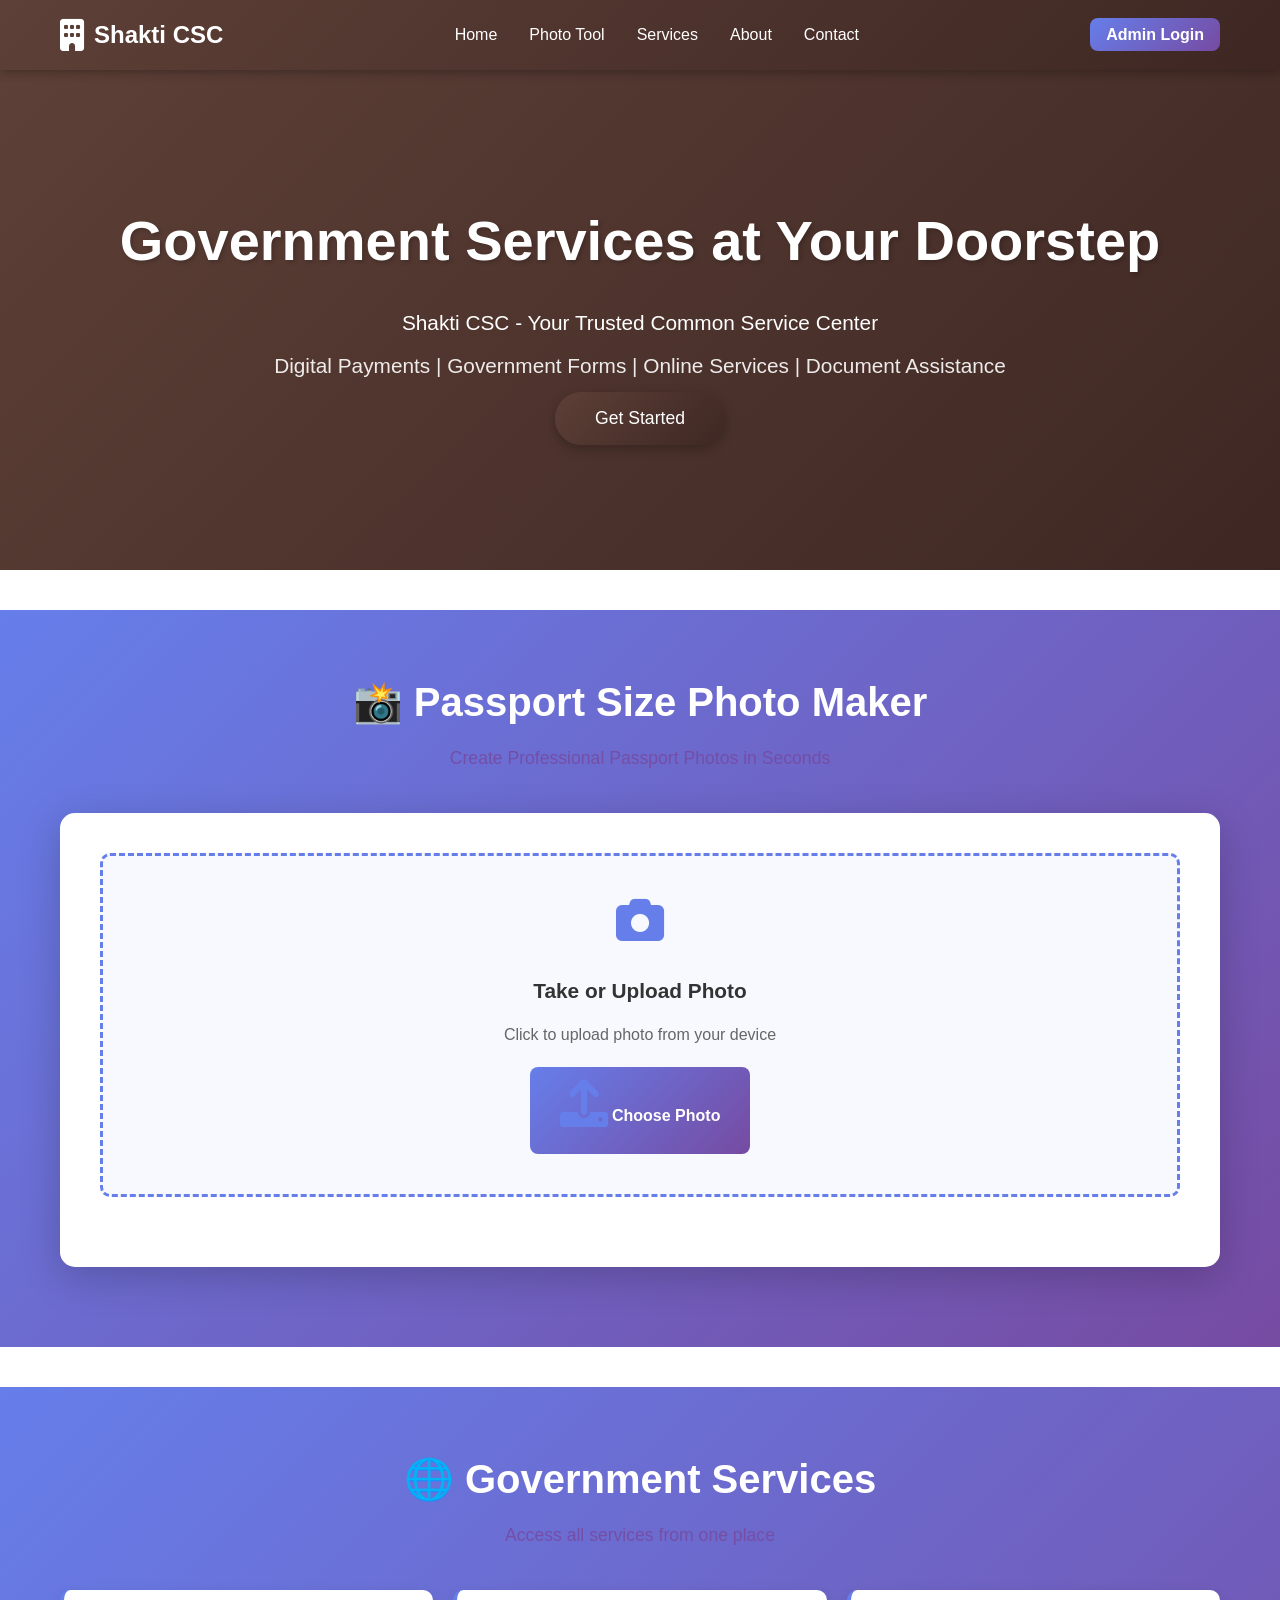
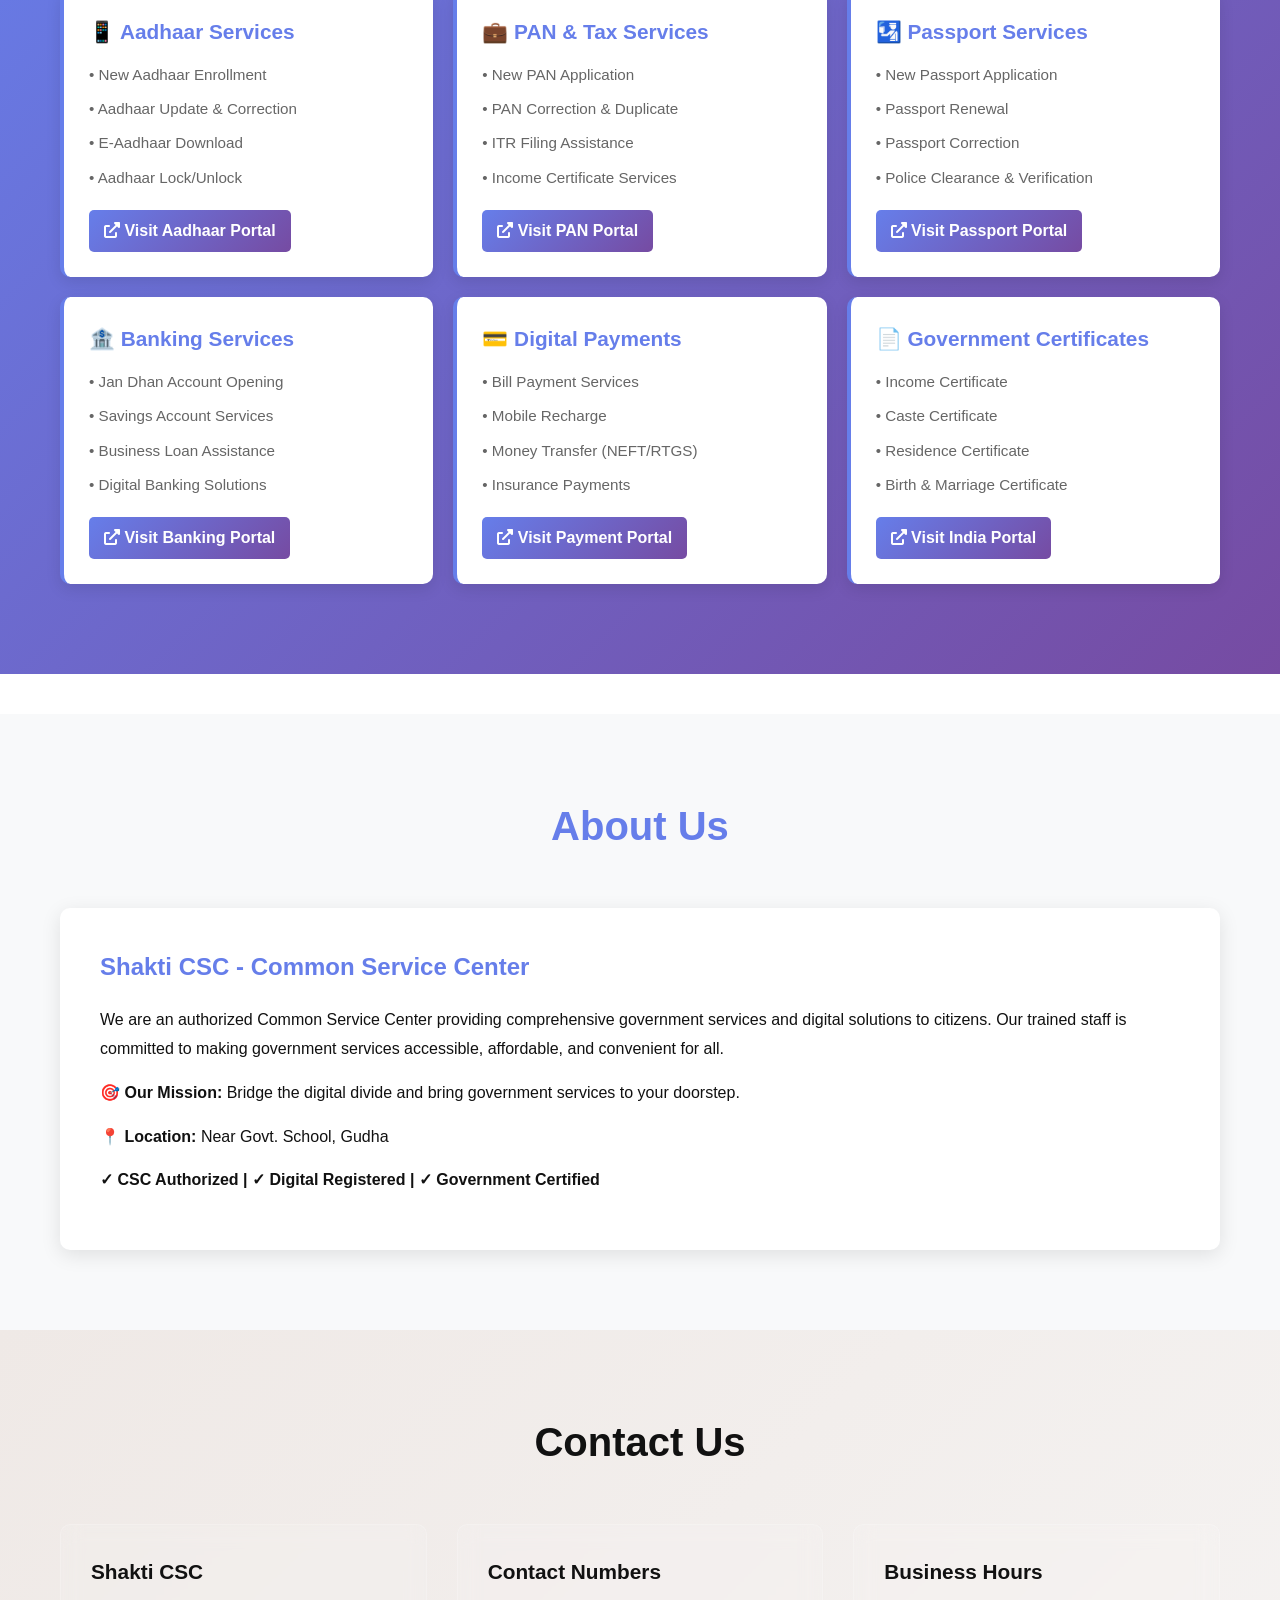
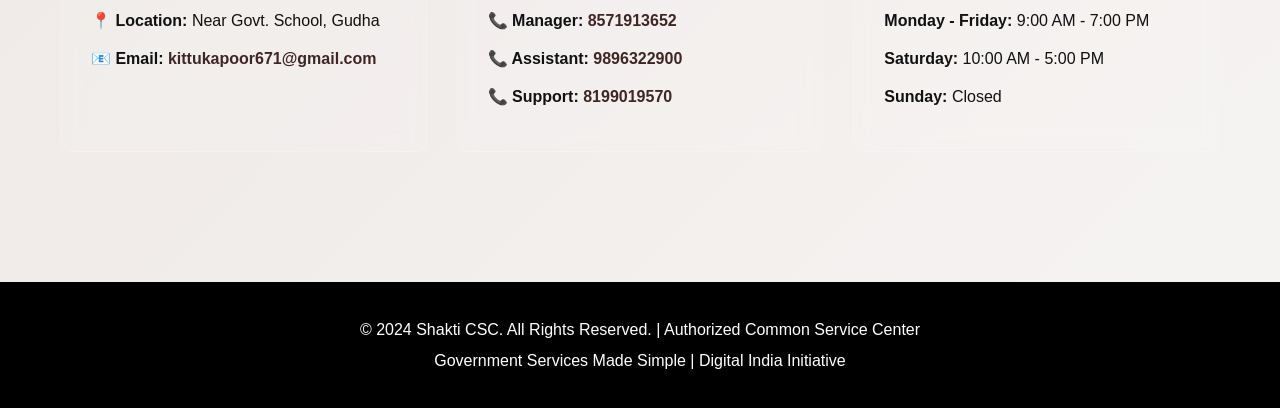
==== commit 0e4c9074: "Fix CSC website - photo tool, remove courses, add service links, fix email" ====
--- a/index.html
+++ b/index.html
@@ -290,6 +290,56 @@
             overflow-y: auto;
         }
 
+        /* Services Grid */
+        .services-grid {
+            display: grid;
+            grid-template-columns: repeat(auto-fit, minmax(280px, 1fr));
+            gap: 20px;
+            margin: 30px 0;
+        }
+
+        .service-card {
+            background: white;
+            border-radius: 10px;
+            padding: 25px;
+            box-shadow: 0 5px 15px rgba(0, 0, 0, 0.1);
+            transition: all 0.3s ease;
+            border-left: 4px solid #667eea;
+        }
+
+        .service-card:hover {
+            transform: translateY(-5px);
+            box-shadow: 0 10px 25px rgba(0, 0, 0, 0.15);
+        }
+
+        .service-card h3 {
+            color: #667eea;
+            margin-bottom: 15px;
+            font-size: 1.3rem;
+        }
+
+        .service-card p {
+            color: #666;
+            margin-bottom: 10px;
+            font-size: 0.95rem;
+        }
+
+        .service-link {
+            display: inline-block;
+            background: linear-gradient(135deg, #667eea 0%, #764ba2 100%);
+            color: white;
+            padding: 8px 15px;
+            border-radius: 5px;
+            text-decoration: none;
+            font-weight: bold;
+            margin-top: 10px;
+            transition: all 0.3s ease;
+        }
+
+        .service-link:hover {
+            transform: scale(1.05);
+        }
+
         @media (max-width: 768px) {
             .photo-tool-container {
                 padding: 20px;
@@ -319,6 +369,10 @@
 
             .image-container img {
                 max-height: 250px;
+            }
+
+            .services-grid {
+                grid-template-columns: 1fr;
             }
         }
     </style>
@@ -333,8 +387,8 @@
             </div>
             <ul class="nav-links">
                 <li><a href="#home">Home</a></li>
+                <li><a href="#photo-tool">Photo Tool</a></li>
                 <li><a href="#services">Services</a></li>
-                <li><a href="#photo-tool">Photo Tool</a></li>
                 <li><a href="#about">About</a></li>
                 <li><a href="#contact">Contact</a></li>
             </ul>
@@ -350,7 +404,7 @@
             <h1>Government Services at Your Doorstep</h1>
             <p>Shakti CSC - Your Trusted Common Service Center</p>
             <p class="tagline">Digital Payments | Government Forms | Online Services | Document Assistance</p>
-            <a href="#services" class="cta-button">Explore Services</a>
+            <a href="#photo-tool" class="cta-button">Get Started</a>
         </div>
     </section>
 
@@ -365,7 +419,7 @@
                     <div class="upload-box">
                         <i class="fas fa-camera"></i>
                         <h3>Take or Upload Photo</h3>
-                        <p>Click to take photo with camera or upload from device</p>
+                        <p>Click to upload photo from your device</p>
                         <input type="file" id="photoInput" accept="image/*" style="display:none;">
                         <button class="upload-button" onclick="document.getElementById('photoInput').click()">
                             <i class="fas fa-upload"></i> Choose Photo
@@ -379,7 +433,7 @@
                         
                         <!-- Image Display -->
                         <div class="image-container">
-                            <img id="image" src="" alt="Photo">
+                            <img id="image" src="" alt="Photo" style="width: auto; height: auto;">
                         </div>
 
                         <!-- Editing Tools -->
@@ -411,7 +465,7 @@
                             <div class="tool-group">
                                 <label>🎯 Background Color</label>
                                 <div class="color-picker">
-                                    <button class="color-btn" style="background: white;" data-color="white" title="White"></button>
+                                    <button class="color-btn" style="background: white; border: 3px solid #333;" data-color="white" title="White"></button>
                                     <button class="color-btn" style="background: #FF0000;" data-color="#FF0000" title="Red"></button>
                                     <button class="color-btn" style="background: #0000FF;" data-color="#0000FF" title="Blue"></button>
                                     <button class="color-btn" style="background: #FFC0CB;" data-color="#FFC0CB" title="Pink"></button>
@@ -469,207 +523,82 @@
     </section>
 
     <!-- Services Section -->
-    <section id="services" class="courses">
+    <section id="services" class="photo-tool-section">
         <div class="container">
-            <h2>Our Services</h2>
+            <h2>🌐 Government Services</h2>
+            <p class="subtitle">Access all services from one place</p>
             
-            <!-- Aadhaar Services -->
-            <div class="course-card featured">
-                <div class="course-header">
-                    <h3>Aadhaar Services</h3>
-                    <span class="badge">📱 Available</span>
-                </div>
-                <div class="course-details">
-                    <p class="duration"><i class="fas fa-id-card"></i> <strong>Aadhaar Enrollment & Updates</strong></p>
-                    <p class="fees"><i class="fas fa-check"></i> <strong>Address Change & Correction</strong></p>
-                    <p class="certificate"><i class="fas fa-file-alt"></i> <strong>Aadhaar Print & Download</strong></p>
-                </div>
-                <div class="course-content">
-                    <h4>Included Services:</h4>
-                    <ul class="topics-list">
-                        <li><i class="fas fa-check-circle"></i> New Aadhaar Enrollment</li>
-                        <li><i class="fas fa-check-circle"></i> Aadhaar Update (Address, Name, DOB)</li>
-                        <li><i class="fas fa-check-circle"></i> E-Aadhaar Download</li>
-                        <li><i class="fas fa-check-circle"></i> Aadhaar Lock/Unlock</li>
-                        <li><i class="fas fa-check-circle"></i> Mobile Number Linking</li>
-                        <li><i class="fas fa-check-circle"></i> Aadhaar Verification</li>
-                    </ul>
-                </div>
-                <a href="enrollment.html?service=aadhaar" class="enroll-button" onclick="selectService('Aadhaar Services', event)">Apply Now</a>
-            </div>
-
-            <!-- PAN & Tax Services -->
-            <div class="course-card featured">
-                <div class="course-header">
-                    <h3>PAN & Tax Services</h3>
-                    <span class="badge">📱 Available</span>
-                </div>
-                <div class="course-details">
-                    <p class="duration"><i class="fas fa-file-invoice-dollar"></i> <strong>PAN Application & Correction</strong></p>
-                    <p class="fees"><i class="fas fa-check"></i> <strong>ITR Filing Assistance</strong></p>
-                    <p class="certificate"><i class="fas fa-certificate"></i> <strong>Tax Document Services</strong></p>
-                </div>
-                <div class="course-content">
-                    <h4>Included Services:</h4>
-                    <ul class="topics-list">
-                        <li><i class="fas fa-check-circle"></i> New PAN Application</li>
-                        <li><i class="fas fa-check-circle"></i> PAN Correction</li>
-                        <li><i class="fas fa-check-circle"></i> Duplicate PAN</li>
-                        <li><i class="fas fa-check-circle"></i> ITR Filing Guidance</li>
-                        <li><i class="fas fa-check-circle"></i> Income Certificate</li>
-                        <li><i class="fas fa-check-circle"></i> Tax Documents Assistance</li>
-                    </ul>
-                </div>
-                <a href="enrollment.html?service=pan" class="enroll-button" onclick="selectService('PAN & Tax Services', event)">Apply Now</a>
-            </div>
-
-            <!-- Passport Services -->
-            <div class="course-card featured">
-                <div class="course-header">
-                    <h3>Passport Services</h3>
-                    <span class="badge">📱 Available</span>
-                </div>
-                <div class="course-details">
-                    <p class="duration"><i class="fas fa-passport"></i> <strong>Passport Application Support</strong></p>
-                    <p class="fees"><i class="fas fa-check"></i> <strong>Renewal & Correction</strong></p>
-                    <p class="certificate"><i class="fas fa-file-alt"></i> <strong>Document Verification</strong></p>
-                </div>
-                <div class="course-content">
-                    <h4>Included Services:</h4>
-                    <ul class="topics-list">
-                        <li><i class="fas fa-check-circle"></i> New Passport Application</li>
-                        <li><i class="fas fa-check-circle"></i> Passport Renewal</li>
-                        <li><i class="fas fa-check-circle"></i> Passport Correction</li>
-                        <li><i class="fas fa-check-circle"></i> Police Clearance</li>
-                        <li><i class="fas fa-check-circle"></i> Document Verification</li>
-                        <li><i class="fas fa-check-circle"></i> Appointment Booking</li>
-                    </ul>
-                </div>
-                <a href="enrollment.html?service=passport" class="enroll-button" onclick="selectService('Passport Services', event)">Apply Now</a>
-            </div>
-
-            <!-- Digital Payment Services -->
-            <div class="course-card featured">
-                <div class="course-header">
-                    <h3>Digital Payment Services</h3>
-                    <span class="badge">💳 Available</span>
-                </div>
-                <div class="course-details">
-                    <p class="duration"><i class="fas fa-money-bill"></i> <strong>Bill Payments</strong></p>
-                    <p class="fees"><i class="fas fa-check"></i> <strong>Fund Transfer Services</strong></p>
-                    <p class="certificate"><i class="fas fa-mobile-alt"></i> <strong>Mobile & Utility Payments</strong></p>
-                </div>
-                <div class="course-content">
-                    <h4>Included Services:</h4>
-                    <ul class="topics-list">
-                        <li><i class="fas fa-check-circle"></i> Electricity Bill Payment</li>
-                        <li><i class="fas fa-check-circle"></i> Water Bill Payment</li>
-                        <li><i class="fas fa-check-circle"></i> Mobile Recharge</li>
-                        <li><i class="fas fa-check-circle"></i> Insurance Payments</li>
-                        <li><i class="fas fa-check-circle"></i> Money Transfer (NEFT/RTGS)</li>
-                        <li><i class="fas fa-check-circle"></i> Online Shopping Assistance</li>
-                    </ul>
-                </div>
-                <a href="enrollment.html?service=payment" class="enroll-button" onclick="selectService('Digital Payment Services', event)">Get Started</a>
-            </div>
-
-            <!-- Banking & Financial Services -->
-            <div class="course-card featured">
-                <div class="course-header">
-                    <h3>Banking Services</h3>
-                    <span class="badge">🏦 Available</span>
-                </div>
-                <div class="course-details">
-                    <p class="duration"><i class="fas fa-university"></i> <strong>Bank Account Opening</strong></p>
-                    <p class="fees"><i class="fas fa-check"></i> <strong>Jan Dhan Account & Others</strong></p>
-                    <p class="certificate"><i class="fas fa-credit-card"></i> <strong>Loan Guidance</strong></p>
-                </div>
-                <div class="course-content">
-                    <h4>Included Services:</h4>
-                    <ul class="topics-list">
-                        <li><i class="fas fa-check-circle"></i> Jan Dhan Account Opening</li>
-                        <li><i class="fas fa-check-circle"></i> Savings Account Opening</li>
-                        <li><i class="fas fa-check-circle"></i> Business Loan Assistance</li>
-                        <li><i class="fas fa-check-circle"></i> Mudra Loan Guidance</li>
-                        <li><i class="fas fa-check-circle"></i> Insurance Account</li>
-                        <li><i class="fas fa-check-circle"></i> Digital Banking Training</li>
-                    </ul>
-                </div>
-                <a href="enrollment.html?service=banking" class="enroll-button" onclick="selectService('Banking Services', event)">Apply Now</a>
-            </div>
-
-            <!-- Government Certificates -->
-            <div class="course-card featured">
-                <div class="course-header">
-                    <h3>Government Certificates</h3>
-                    <span class="badge">📄 Available</span>
-                </div>
-                <div class="course-details">
-                    <p class="duration"><i class="fas fa-certificate"></i> <strong>Income & Caste Certificates</strong></p>
-                    <p class="fees"><i class="fas fa-check"></i> <strong>Residence & Other Documents</strong></p>
-                    <p class="certificate"><i class="fas fa-file"></i> <strong>Official Documentation</strong></p>
-                </div>
-                <div class="course-content">
-                    <h4>Included Services:</h4>
-                    <ul class="topics-list">
-                        <li><i class="fas fa-check-circle"></i> Income Certificate</li>
-                        <li><i class="fas fa-check-circle"></i> Caste Certificate</li>
-                        <li><i class="fas fa-check-circle"></i> Residence Certificate</li>
-                        <li><i class="fas fa-check-circle"></i> Character Certificate</li>
-                        <li><i class="fas fa-check-circle"></i> Birth Certificate</li>
-                        <li><i class="fas fa-check-circle"></i> Marriage Certificate</li>
-                    </ul>
-                </div>
-                <a href="enrollment.html?service=certificates" class="enroll-button" onclick="selectService('Government Certificates', event)">Apply Now</a>
-            </div>
-        </div>
-    </section>
-
-    <!-- Coming Soon Services Section -->
-    <section class="coming-soon">
-        <div class="container">
-            <h2>Additional Services</h2>
-            <p class="subtitle">Coming Soon</p>
-            <div class="coming-soon-grid">
-                <div class="coming-card">
-                    <i class="fas fa-hourglass-start"></i>
-                    <h4>Driving License</h4>
-                    <p>Coming Soon</p>
-                </div>
-                <div class="coming-card">
-                    <i class="fas fa-hourglass-start"></i>
-                    <h4>Vehicle Registration</h4>
-                    <p>Coming Soon</p>
-                </div>
-                <div class="coming-card">
-                    <i class="fas fa-hourglass-start"></i>
-                    <h4>Education Documents</h4>
-                    <p>Coming Soon</p>
-                </div>
-                <div class="coming-card">
-                    <i class="fas fa-hourglass-start"></i>
-                    <h4>Land Records</h4>
-                    <p>Coming Soon</p>
-                </div>
-                <div class="coming-card">
-                    <i class="fas fa-hourglass-start"></i>
-                    <h4>GST Registration</h4>
-                    <p>Coming Soon</p>
-                </div>
-                <div class="coming-card">
-                    <i class="fas fa-hourglass-start"></i>
-                    <h4>Pension Services</h4>
-                    <p>Coming Soon</p>
-                </div>
-                <div class="coming-card">
-                    <i class="fas fa-hourglass-start"></i>
-                    <h4>Life Insurance</h4>
-                    <p>Coming Soon</p>
-                </div>
-                <div class="coming-card">
-                    <i class="fas fa-hourglass-start"></i>
-                    <h4>Scholarship Programs</h4>
-                    <p>Coming Soon</p>
+            <div class="services-grid">
+                <!-- Aadhaar Services -->
+                <div class="service-card">
+                    <h3>📱 Aadhaar Services</h3>
+                    <p>• New Aadhaar Enrollment</p>
+                    <p>• Aadhaar Update & Correction</p>
+                    <p>• E-Aadhaar Download</p>
+                    <p>• Aadhaar Lock/Unlock</p>
+                    <a href="https://resident.uidai.gov.in/" target="_blank" class="service-link">
+                        <i class="fas fa-external-link-alt"></i> Visit Aadhaar Portal
+                    </a>
+                </div>
+
+                <!-- PAN Services -->
+                <div class="service-card">
+                    <h3>💼 PAN & Tax Services</h3>
+                    <p>• New PAN Application</p>
+                    <p>• PAN Correction & Duplicate</p>
+                    <p>• ITR Filing Assistance</p>
+                    <p>• Income Certificate Services</p>
+                    <a href="https://www.pan.utiitsl.com/" target="_blank" class="service-link">
+                        <i class="fas fa-external-link-alt"></i> Visit PAN Portal
+                    </a>
+                </div>
+
+                <!-- Passport Services -->
+                <div class="service-card">
+                    <h3>🛂 Passport Services</h3>
+                    <p>• New Passport Application</p>
+                    <p>• Passport Renewal</p>
+                    <p>• Passport Correction</p>
+                    <p>• Police Clearance & Verification</p>
+                    <a href="https://www.passportindia.gov.in/" target="_blank" class="service-link">
+                        <i class="fas fa-external-link-alt"></i> Visit Passport Portal
+                    </a>
+                </div>
+
+                <!-- Banking Services -->
+                <div class="service-card">
+                    <h3>🏦 Banking Services</h3>
+                    <p>• Jan Dhan Account Opening</p>
+                    <p>• Savings Account Services</p>
+                    <p>• Business Loan Assistance</p>
+                    <p>• Digital Banking Solutions</p>
+                    <a href="https://www.pmjdy.gov.in/" target="_blank" class="service-link">
+                        <i class="fas fa-external-link-alt"></i> Visit Banking Portal
+                    </a>
+                </div>
+
+                <!-- Digital Payment Services -->
+                <div class="service-card">
+                    <h3>💳 Digital Payments</h3>
+                    <p>• Bill Payment Services</p>
+                    <p>• Mobile Recharge</p>
+                    <p>• Money Transfer (NEFT/RTGS)</p>
+                    <p>• Insurance Payments</p>
+                    <a href="https://www.npci.org.in/" target="_blank" class="service-link">
+                        <i class="fas fa-external-link-alt"></i> Visit Payment Portal
+                    </a>
+                </div>
+
+                <!-- Government Certificates -->
+                <div class="service-card">
+                    <h3>📄 Government Certificates</h3>
+                    <p>• Income Certificate</p>
+                    <p>• Caste Certificate</p>
+                    <p>• Residence Certificate</p>
+                    <p>• Birth & Marriage Certificate</p>
+                    <a href="https://www.india.gov.in/" target="_blank" class="service-link">
+                        <i class="fas fa-external-link-alt"></i> Visit India Portal
+                    </a>
                 </div>
             </div>
         </div>
@@ -682,7 +611,7 @@
             <div class="about-content">
                 <div class="about-text">
                     <h3>Shakti CSC - Common Service Center</h3>
-                    <p>We are a authorized Common Service Center providing comprehensive government services and digital solutions to citizens. Our trained staff is committed to making government services accessible, affordable, and convenient for all.</p>
+                    <p>We are an authorized Common Service Center providing comprehensive government services and digital solutions to citizens. Our trained staff is committed to making government services accessible, affordable, and convenient for all.</p>
                     <p><strong>🎯 Our Mission:</strong> Bridge the digital divide and bring government services to your doorstep.</p>
                     <p><strong>📍 Location:</strong> Near Govt. School, Gudha</p>
                     <p><strong>✓ CSC Authorized | ✓ Digital Registered | ✓ Government Certified</strong></p>
@@ -699,7 +628,7 @@
                 <div class="contact-card">
                     <h3>Shakti CSC</h3>
                     <p><strong>📍 Location:</strong> Near Govt. School, Gudha</p>
-                    <p><strong>📧 Email:</strong> <a href="mailto:shakticscs@gmail.com">shakticscs@gmail.com</a></p>
+                    <p><strong>📧 Email:</strong> <a href="mailto:kittukapoor671@gmail.com">kittukapoor671@gmail.com</a></p>
                 </div>
                 <div class="contact-card">
                     <h3>Contact Numbers</h3>
@@ -728,12 +657,5 @@
     <script src="https://cdnjs.cloudflare.com/ajax/libs/cropperjs/1.5.13/cropper.min.js"></script>
     <script src="script.js"></script>
     <script src="photo-tool.js"></script>
-    <script>
-        function selectService(serviceName, event) {
-            event.preventDefault();
-            localStorage.setItem('selectedService', serviceName);
-            window.location.href = 'enrollment.html?service=' + encodeURIComponent(serviceName);
-        }
-    </script>
 </body>
 </html>
